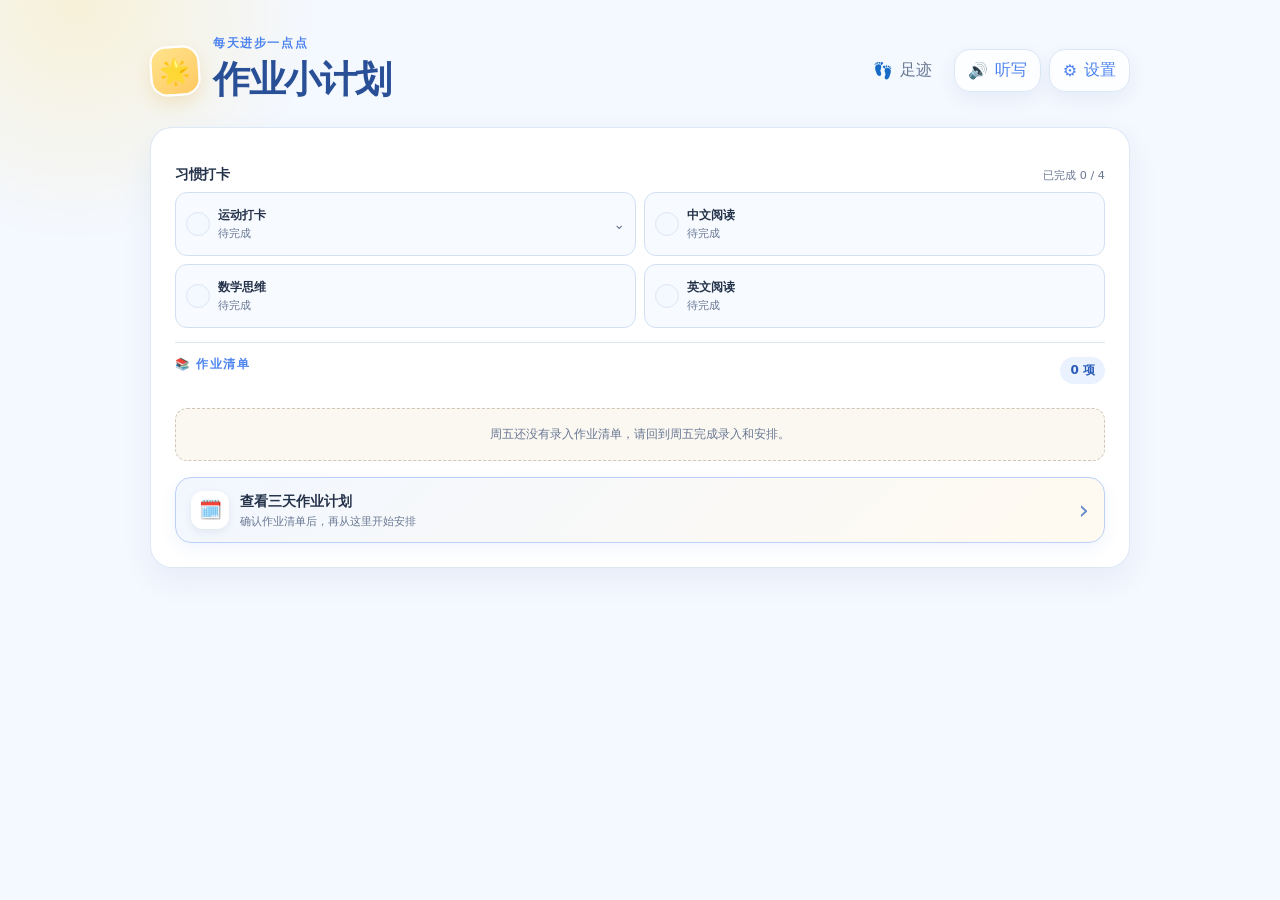
==== web/index.html @ d540c49f "feat: streamline settings and unify homework entry and focus layouts" ====
<!doctype html>
<html lang="zh-CN">
<head>
  <meta charset="utf-8">
  <meta name="viewport" content="width=device-width, initial-scale=1">
  <meta name="theme-color" content="#f4f8ff">
  <title>作业小计划</title>
  <link rel="stylesheet" href="styles.css">
</head>
<body>
  <main class="app-shell" id="mainPage">
    <header class="topbar">
      <div class="brand">
        <span class="brand-mascot" aria-hidden="true">🌟</span>
        <div>
          <p class="eyebrow">每天进步一点点</p>
          <h1>作业小计划</h1>
        </div>
      </div>
      <div class="topbar-actions">
        <button class="icon-button quiet-top-entry" id="openHistoryButton" type="button" aria-label="成长足迹">
          <span aria-hidden="true">👣</span>
          <span>足迹</span>
        </button>
        <button class="icon-button dictation-top-entry" id="openDictationButton" type="button" aria-label="听写练习">
          <span aria-hidden="true">🔊</span>
          <span>听写</span>
        </button>
        <button class="icon-button" id="settingsButton" type="button" aria-label="设置" aria-controls="settingsPage">
          <span aria-hidden="true">⚙</span>
          <span>设置</span>
        </button>
      </div>
    </header>

    <button class="historical-date-notice" id="historicalDateNotice" type="button" hidden>
      <span>正在查看</span>
      <strong id="historicalDateLabel"></strong>
      <small>回到今天</small>
    </button>

    <section class="card record-card">
      <div class="section-heading" hidden>
        <div>
          <p class="section-kicker">🚀 今日小目标</p>
          <h2 id="recordHeading">今天进行到哪里了？</h2>
        </div>
      </div>

      <div class="prep-grid single">
        <button class="prep-check" id="ledgerButton" type="button" aria-pressed="false">
          <span class="check-mark" aria-hidden="true">✓</span>
          <span>
            <strong id="ledgerTitle">核对钉钉，补全成长记录册</strong>
            <small id="ledgerStatus">把钉钉里新增的作业补充进去</small>
          </span>
        </button>
      </div>

      <section class="daily-checkins" aria-labelledby="dailyCheckinsTitle">
        <div class="daily-checkins-heading">
          <h2 id="dailyCheckinsTitle">习惯打卡</h2>
          <small id="dailyCheckinsSummary">已完成 0 / 4</small>
        </div>
        <div class="daily-checkins-grid">
          <button class="daily-required-card" id="sportCard" type="button" aria-expanded="false" aria-controls="sportOptions">
            <span class="check-mark" aria-hidden="true">✓</span>
            <span class="daily-required-copy"><strong>运动打卡</strong><small id="sportStatus">待完成</small></span>
            <span class="sport-options-arrow" aria-hidden="true">⌄</span>
          </button>
          <button class="daily-required-card" id="readingButton" type="button" aria-pressed="false">
            <span class="check-mark" aria-hidden="true">✓</span>
            <span class="daily-required-copy"><strong>中文阅读</strong><small id="readingStatus">待完成</small></span>
          </button>
          <button class="daily-required-card" id="mathThinkingButton" type="button" aria-pressed="false">
            <span class="check-mark" aria-hidden="true">✓</span>
            <span class="daily-required-copy"><strong>数学思维</strong><small id="mathThinkingStatus">待完成</small></span>
          </button>
          <button class="daily-required-card" id="englishReadingButton" type="button" aria-pressed="false">
            <span class="check-mark" aria-hidden="true">✓</span>
            <span class="daily-required-copy"><strong>英文阅读</strong><small id="englishReadingStatus">待完成</small></span>
          </button>
        </div>
        <div class="sport-options" id="sportOptions" role="group" aria-label="选择已完成的运动" hidden>
          <small>选择已完成的运动</small>
          <button type="button" data-sport="跳绳" aria-pressed="false">跳绳</button>
          <button type="button" data-sport="踢毽子" aria-pressed="false">踢毽子</button>
          <button type="button" data-sport="坐位体前屈" aria-pressed="false">坐位体前屈</button>
          <button type="button" data-sport="50米" aria-pressed="false">50米</button>
          <button type="button" data-sport="仰卧起坐" aria-pressed="false">仰卧起坐</button>
        </div>
      </section>

      <button class="card settings-page-entry holiday-home-entry" id="holidayPlanEntry" type="button" hidden></button>
      <details class="holiday-overdue" id="holidayOverdue" hidden><summary id="holidayOverdueSummary">之前未完成</summary><div id="holidayOverdueList"></div></details>
      <div class="task-panel" id="taskPanel" hidden>
        <div class="task-panel-heading" id="taskPanelHeading">
          <div>
            <p class="section-kicker">📚 作业清单</p>
            <h3 id="taskPanelTitle">我选一项，轻松开始！</h3>
            <p id="taskPanelHelp">我一次专心做一项，每完成一项都在前进！</p>
          </div>
          <strong id="taskSummary">0 项</strong>
        </div>

        <button class="task-entry-launcher" id="taskEntryLauncher" type="button" hidden>
          <span class="task-entry-launcher-icon" aria-hidden="true">✍️</span>
          <span class="task-entry-launcher-copy">
            <strong>录入作业</strong>
            <small id="taskEntryLauncherStatus">选择科目，输入作业</small>
          </span>
          <span class="task-entry-launcher-arrow" aria-hidden="true">›</span>
        </button>

        <div class="active-task-banner" id="activeTaskBanner" hidden>
          <span>✨ 正在专心完成</span>
          <strong id="activeTaskTitle"></strong>
          <small id="activeTaskTime"></small>
        </div>

        <div class="task-list" id="taskList"></div>
        <div class="empty-task-list" id="emptyTaskList">还没有作业，点击“录入作业”开始。</div>
        <div class="task-list-footer" id="taskListFooter">
          <span id="taskConfirmHint">录入后先核对，避免漏掉作业。</span>
          <div class="task-footer-actions">
            <button class="primary-button compact-button" id="taskOrderButton" type="button" hidden>选择作业顺序</button>
            <button class="secondary-button" id="confirmTaskListButton" type="button" hidden>修改计划</button>
          </div>
        </div>

        <div class="day-result" id="dayResult" hidden>
          <div>
            <span>完成结算</span>
            <strong id="resultLabel">8:30 及以前</strong>
          </div>
          <b id="resultAmount">+ ¥1.50</b>
        </div>
      </div>

      <button class="weekend-plan-entry" id="weekendPlanEntry" type="button" hidden>
        <span class="weekend-plan-entry-icon" aria-hidden="true">🗓️</span>
        <span class="weekend-plan-entry-copy">
          <strong id="weekendPlanEntryTitle">查看三天作业计划</strong>
          <small id="weekendPlanEntryStatus">给作业选择周五、周六或周日</small>
        </span>
        <span class="weekend-plan-entry-arrow" aria-hidden="true">›</span>
      </button>

      <div class="record-actions daily-extras" hidden>
        <button class="text-button danger" id="resetDayButton" type="button">清除当天记录</button>
      </div>
    </section>

  </main>

  <section class="app-shell history-page" id="historyPage" aria-labelledby="historyPageTitle" hidden>
    <header class="history-page-header">
      <button class="history-back-button" id="closeHistoryButton" type="button" aria-label="返回今日任务">‹</button>
      <div>
        <p class="eyebrow">🌈 每一步都算数</p>
        <h1 id="historyPageTitle">成长足迹</h1>
        <p class="hero-cheer">回头看看，我已经完成了很多关。</p>
      </div>
      <button class="secondary-button history-manage-button" id="historyManageButton" type="button" aria-pressed="false">管理记录</button>
    </header>
    <section class="summary-card" aria-labelledby="balanceLabel">
      <div class="summary-main">
        <p id="balanceLabel">我的成长能量 ⭐</p>
        <p class="balance" id="balance">¥ 0.00</p>
        <p class="period" id="periodLabel">全部成长记录</p>
      </div>
      <div class="summary-stats">
        <div>
          <strong id="recordDays">0</strong>
          <span>认真完成</span>
        </div>
        <div>
          <strong id="rewardDays">0</strong>
          <span>收获奖励</span>
        </div>
        <div>
          <strong id="deductionTotal">¥0.00</strong>
          <span>扣减合计</span>
        </div>
      </div>
    </section>
    <section class="card weekly-review-card" aria-labelledby="weeklyReviewTitle">
      <div class="section-heading compact">
        <div>
          <p class="section-kicker">本周计划复盘</p>
          <h2 id="weeklyReviewTitle">看看时间估得准不准</h2>
        </div>
        <strong id="weeklyReviewRange"></strong>
      </div>
      <div class="weekly-review-grid">
        <div><span>按计划完成</span><strong id="weeklyPlanDays">0 天</strong></div>
        <div><span>预计用时</span><strong id="weeklyEstimatedTime">0 分钟</strong></div>
        <div><span>实际用时</span><strong id="weeklyActualTime">0 分钟</strong></div>
      </div>
      <p id="weeklyReviewInsight">完成几项作业后，我就能更了解自己的时间。</p>
    </section>
    <section class="card history-card">
      <div class="section-heading compact">
        <div>
          <p class="section-kicker">最近记录</p>
          <h2>看看最近的进步</h2>
        </div>
      </div>
      <div id="historyList" class="history-list"></div>
      <div id="emptyState" class="empty-state">
        <span aria-hidden="true">✓</span>
        <p>新的成长旅程要开始啦</p>
        <small>完成第一份作业清单后，这里会留下我的进步。</small>
      </div>
    </section>
  </section>

  <section class="app-shell dictation-page" id="dictationPage" aria-labelledby="dictationPageTitle" hidden>
    <header class="history-page-header">
      <button class="history-back-button" id="closeDictationButton" type="button" aria-label="返回今日任务">‹</button>
      <div>
        <p class="eyebrow">🔊 四上语文词语表</p>
        <h1 id="dictationPageTitle">听写练习</h1>
        <p class="hero-cheer">我选好课程，放下手机，认真听写。</p>
      </div>
    </header>

    <section class="card dictation-card">
      <div class="dictation-lesson-row">
        <label for="dictationLessonSelect">
          <span>选择课程</span>
          <select id="dictationLessonSelect"></select>
        </label>
        <strong id="dictationLessonCount">0 个词语</strong>
      </div>
      <div class="dictation-lesson-navigation" aria-label="切换听写课程">
        <button class="secondary-button" id="previousDictationLessonButton" type="button">← 上一课</button>
        <button class="secondary-button" id="nextDictationLessonButton" type="button">下一课 →</button>
      </div>

      <div class="dictation-word-bank" id="dictationWordBank">
        <div class="dictation-section-heading">
          <div>
            <p class="section-kicker">本课词语</p>
            <h2 id="dictationLessonTitle">第1课</h2>
          </div>
          <small>请先为本课每个词清楚地录制一遍；内置词语不可删除</small>
        </div>
        <div class="dictation-words" id="dictationWords"></div>
        <div class="dictation-add-row">
          <input id="dictationWordInput" type="text" maxlength="200" placeholder="添加词语，多个词语可用空格或顿号分开">
          <button class="secondary-button" id="addDictationWordsButton" type="button">添加词语</button>
        </div>
      </div>

      <div class="dictation-hidden-words" id="dictationHiddenWords" hidden>
        <span aria-hidden="true">🙈</span>
        <strong>词语已经藏起来了</strong>
        <small>我专心听，不偷看，写完再核对。</small>
      </div>

      <div class="dictation-practice">
        <div class="dictation-practice-copy">
          <p class="section-kicker">听写进度</p>
          <h2 id="dictationStatus">准备好后开始听写</h2>
          <p id="dictationTimingHint">每条人工录音连续播放两遍；两遍间隔1秒，四字词后停3秒，其余词语停2秒。</p>
        </div>
        <div class="dictation-progress-row">
          <div class="dictation-progress-track" role="progressbar" aria-valuemin="0" aria-valuemax="100" aria-valuenow="0" id="dictationProgress">
            <i id="dictationProgressFill"></i>
          </div>
          <strong id="dictationProgressText">0 / 0</strong>
        </div>
        <div class="dictation-actions">
          <button class="primary-button" id="startDictationButton" type="button">开始听写</button>
          <button class="secondary-button danger-action" id="stopDictationButton" type="button" hidden>停止听写</button>
        </div>
      </div>
    </section>
  </section>

  <section class="app-shell settings-page" id="settingsPage" aria-labelledby="settingsPageTitle" hidden>
    <header class="history-page-header">
      <button class="history-back-button" id="closeSettingsButton" type="button" aria-label="返回今日任务">‹</button>
      <div>
        <h1 id="settingsPageTitle">设置</h1>
      </div>
    </header>

    <div class="settings-date-shortcut">
      <label for="recordDate">查看日期</label>
      <input id="recordDate" type="date" aria-label="记录日期">
      <button class="text-button bordered settings-today-button" id="todayButton" type="button">今天</button>
    </div>

    <button class="card settings-page-entry" id="openKeywordSettingsButton" type="button">
      <span>作业关键词</span><span class="settings-entry-arrow" aria-hidden="true">›</span>
    </button>
    <button class="card settings-page-entry" id="openHolidaySettingsButton" type="button"><span>假期设置</span><span class="settings-entry-arrow" aria-hidden="true">›</span></button>
    <button class="card settings-page-entry" id="openAlarmSettingsButton" type="button" aria-controls="alarmSettingsPage"><span>休息结束提醒</span><span class="settings-entry-arrow" aria-hidden="true">›</span></button>
    <button class="card settings-page-entry" id="openBackupSettingsButton" type="button" aria-controls="backupSettingsPage"><span>数据备份</span><span class="settings-entry-arrow" aria-hidden="true">›</span></button>
  </section>

  <section class="app-shell settings-page" id="alarmSettingsPage" aria-labelledby="alarmSettingsPageTitle" hidden>
    <header class="history-page-header">
      <button class="history-back-button" id="closeAlarmSettingsButton" type="button" aria-label="返回设置">‹</button>
      <h1 id="alarmSettingsPageTitle">休息结束提醒</h1>
    </header>
    <section class="card settings-card alarm-settings-card" aria-label="提示音设置">
      <div class="alarm-record-actions">
        <button class="primary-button" id="recordAlarmButton" type="button">🎙 开始录音</button>
        <button class="secondary-button" id="previewAlarmButton" type="button">🔊 试听</button>
        <button class="text-button danger" id="resetAlarmButton" type="button" hidden>恢复默认</button>
      </div>
      <small class="alarm-record-hint" id="alarmRecordHint" hidden></small>
    </section>
  </section>

  <section class="app-shell settings-page" id="backupSettingsPage" aria-labelledby="backupSettingsPageTitle" hidden>
    <header class="history-page-header">
      <button class="history-back-button" id="closeBackupSettingsButton" type="button" aria-label="返回设置">‹</button>
      <h1 id="backupSettingsPageTitle">数据备份</h1>
    </header>
    <section class="card settings-card" aria-label="备份与恢复">
      <div class="backup-actions">
        <button class="secondary-button" id="exportDataButton" type="button">导出备份</button>
        <button class="secondary-button" id="importDataButton" type="button">恢复备份</button>
        <input id="importDataInput" type="file" accept="application/json,.json" hidden>
      </div>
      <p class="settings-description">备份包含作业、计划、打卡、听写词语和作业关键词；提示音录音仅保存在当前设备。</p>
    </section>
  </section>

  <section class="app-shell settings-page" id="keywordSettingsPage" aria-labelledby="keywordSettingsPageTitle" hidden>
    <header class="history-page-header">
      <button class="history-back-button" id="closeKeywordSettingsButton" type="button" aria-label="返回设置">‹</button>
      <h1 id="keywordSettingsPageTitle">作业关键词</h1>
    </header>
    <section class="card settings-card keyword-settings-card" aria-label="管理作业关键词">
      <div class="keyword-settings-subjects" id="keywordSettingsSubjects" role="tablist" aria-label="选择关键词科目">
        <button type="button" data-keyword-settings-subject="语文" role="tab" aria-selected="true">语文</button>
        <button type="button" data-keyword-settings-subject="数学" role="tab" aria-selected="false">数学</button>
        <button type="button" data-keyword-settings-subject="英语" role="tab" aria-selected="false">英语</button>
        <button type="button" data-keyword-settings-subject="科学" role="tab" aria-selected="false">科学</button>
      </div>
      <div class="keyword-settings-list" id="keywordSettingsList"></div>
      <div class="keyword-settings-add">
        <input id="keywordSettingsInput" type="text" maxlength="12" placeholder="添加一个关键词" aria-label="添加作业关键词">
        <button class="primary-button compact-button" id="addKeywordButton" type="button">添加</button>
      </div>
      <p class="settings-description">隐藏后不会出现在录入页；删除内置词后，也可以随时重新添加。</p>
    </section>
  </section>

  <section class="app-shell settings-page" id="holidaySettingsPage" aria-labelledby="holidaySettingsTitle" hidden>
    <header class="history-page-header"><button class="history-back-button" id="holidaySettingsBack" type="button" aria-label="返回设置">‹</button><h1 id="holidaySettingsTitle">假期设置</h1></header>
    <div id="holidaySettingsList"></div>
    <form class="card settings-card holiday-config-form" id="holidayConfigForm">
      <h2 id="holidayConfigTitle">添加假期</h2>
      <label>假期名称<input id="holidayName" maxlength="30" required placeholder="例如：寒假"></label>
      <label>开始日期<input id="holidayStart" type="date" required></label>
      <label>结束日期<input id="holidayEnd" type="date" required></label>
      <label>安排日期<input id="holidayPlanDate" type="date" required></label>
      <small>安排日期默认为前一天；已有作业后保留假期日期，具体任务仍可改期。</small>
      <div class="holiday-actions"><button class="primary-button compact-button" type="submit">保存</button><button class="text-button" id="holidayConfigCancel" type="button" hidden>取消修改</button></div>
    </form>
  </section>
  <section class="task-entry-page" id="holidayPlanPage" aria-labelledby="holidayPlanTitle" hidden>
    <div class="task-entry-layout">
      <header class="holiday-plan-header"><button class="history-back-button" id="holidayPlanBack" type="button" aria-label="返回">‹</button><h1 id="holidayPlanTitle">假期计划</h1><button class="primary-button compact-button" id="holidayConfirm" type="button">确定</button></header>
      <div class="holiday-day-toolbar"><label>查看日期<input id="holidayViewDate" type="date"></label><span id="holidayDaySummary"></span><button class="text-button bordered" id="holidaySort" type="button">调整当天顺序</button><button class="text-button" id="holidaySortReset" type="button" hidden>清空重选</button></div>
      <div class="holiday-short-days" id="holidayShortDays" hidden></div>
      <div class="holiday-ledger-hint" id="holidayLedgerHint" hidden><span id="holidayLedgerText"></span><button class="text-button bordered" id="holidayCheckLedger" type="button">去核对</button></div>
      <div class="holiday-task-list" id="holidayTaskList"></div>
      <form class="task-entry-composer holiday-composer" id="holidayTaskForm">
        <div class="holiday-entry-options"><label>作业类型<select id="holidayRepeat"><option value="once">只做一次</option><option value="daily">每天都做</option></select></label><details id="holidayRepeatDates" hidden><summary>选择重复日期</summary><div id="holidayRepeatDateList"></div></details></div>
        <div class="task-keyword-suggestions" id="holidayKeywordSuggestions" aria-label="作业关键词" hidden></div>
        <div class="task-entry-input-row holiday-input-row">
          <div class="subject-picker" id="holidaySubjectPicker">
            <button class="subject-picker-button" id="holidaySubject" type="button" value="语文" data-subject="语文" aria-label="选择作业科目" aria-haspopup="true" aria-expanded="false" aria-controls="holidaySubjectOptions"><span id="holidaySubjectLabel">语文</span><span class="subject-picker-arrow" aria-hidden="true">▾</span></button>
            <div class="subject-tabs" id="holidaySubjectOptions" role="radiogroup" aria-label="选择作业科目" hidden>
              <button type="button" data-subject="语文" role="radio" aria-checked="true">语文</button>
              <button type="button" data-subject="数学" role="radio" aria-checked="false">数学</button>
              <button type="button" data-subject="英语" role="radio" aria-checked="false">英语</button>
              <button type="button" data-subject="科学" role="radio" aria-checked="false">科学</button>
            </div>
          </div>
          <textarea class="task-draft-input" id="holidayTaskTitle" rows="1" maxlength="120" placeholder="请输入一项作业…" aria-label="作业内容" required></textarea>
          <select class="task-entry-estimate" id="holidayTaskMinutes" aria-label="这项作业预计用时" title="预计用时"></select>
          <button class="add-task-icon-button" type="submit" aria-label="添加假期作业">＋</button>
        </div>
      </form>
    </div>
  </section>
  <div class="task-edit-modal" id="holidayTaskEdit" role="dialog" aria-modal="true" aria-labelledby="holidayEditTitle" hidden>
    <form class="task-edit-dialog settings-card" id="holidayTaskEditForm"><h2 id="holidayEditTitle">修改作业</h2><input id="holidayEditContent" maxlength="120" aria-label="作业内容" required><label>预计用时<select id="holidayEditMinutes"></select></label><label id="holidayEditSeriesLabel"><input id="holidayEditSeries" type="checkbox" checked>同时修改之后未开始的同类作业</label><div class="holiday-actions"><button class="primary-button compact-button" type="submit">保存</button><button class="text-button" id="holidayEditCancel" type="button">取消</button></div></form>
  </div>
  <section class="task-entry-page" id="taskEntryPage" aria-label="录入作业" hidden>
    <div class="task-entry-layout" id="taskEntryLayout">
      <div class="task-entry-actionbar">
        <button class="task-entry-close" id="taskEntryCloseButton" type="button" aria-label="返回今日任务">‹</button>
        <button class="text-button" id="taskEntryOrderButton" type="button">调整顺序</button>
        <button class="primary-button compact-button task-entry-confirm" id="taskEntryConfirmButton" type="button" disabled>确定</button>
      </div>
      <div class="task-entry" id="taskEntry">
        <div class="task-plan-days" id="taskEntryDays" aria-label="查看日期" hidden></div>
        <div class="task-entry-empty" id="taskEntryEmpty" hidden>
          <img src="assets/homework-entry-empty.png" alt="小朋友坐在书桌前写作业">
          <strong>开始录入作业吧</strong>
        </div>
        <section class="task-entry-pending" id="taskEntryPendingSection" aria-label="作业清单" hidden>
          <div class="task-entry-pending-list" id="taskEntryPendingList"></div>
        </section>
        <div class="task-entry-feedback-row">
          <button class="task-entry-undo" id="taskEntryUndoDeleteButton" type="button" hidden>↶ 撤销刚才删除</button>
        </div>
        <section class="task-order-panel" id="taskOrderModal" aria-label="调整作业顺序" hidden>
          <h2 id="taskOrderTitle" tabindex="-1" aria-live="polite">第 1 项，我选……</h2>
          <div class="order-day-tabs" id="taskOrderDays" aria-label="选择日期"></div>
          <div class="order-choice-list" id="taskOrderChoices"></div>
          <div class="order-secondary-actions">
            <button class="text-button" id="taskOrderCloseButton" type="button">返回录入</button>
            <button class="text-button bordered" id="taskOrderUndoButton" type="button">撤销上一步</button>
            <button class="text-button" id="taskOrderResetButton" type="button">清空重选</button>
          </div>
          <button class="text-button bordered" id="taskOrderConfirmButton" type="button" hidden>选择下一天</button>
        </section>
        <div class="task-entry-composer" id="taskEntryComposer">
          <div class="task-keyword-suggestions" id="taskKeywordSuggestions" aria-label="当前科目的快捷关键词" hidden></div>
          <div class="task-entry-input-row">
            <div class="subject-picker" id="subjectPicker">
              <button class="subject-picker-button" id="subjectPickerButton" type="button" data-subject="语文" aria-haspopup="true" aria-expanded="false"><span id="subjectPickerLabel">语文</span><span class="subject-picker-arrow" aria-hidden="true">▾</span></button>
              <div class="subject-tabs" id="subjectTabs" role="radiogroup" aria-label="选择作业科目" hidden>
                <button type="button" data-subject="语文" role="radio" aria-checked="true">语文</button>
                <button type="button" data-subject="数学" role="radio" aria-checked="false">数学</button>
                <button type="button" data-subject="英语" role="radio" aria-checked="false">英语</button>
                <button type="button" data-subject="科学" role="radio" aria-checked="false">科学</button>
              </div>
            </div>
            <textarea class="task-draft-input" id="taskDraft" rows="1" maxlength="500" aria-label="作业内容" aria-describedby="taskDraftError" aria-invalid="false" placeholder="请输入一项作业…"></textarea>
            <select class="task-entry-estimate" id="taskEntryEstimate" aria-label="这项作业预计用时" title="预计用时"></select>
            <button class="add-task-icon-button" id="addTasksButton" type="button" aria-label="加入语文作业" title="加入语文作业">＋</button>
          </div>
          <small class="task-draft-error" id="taskDraftError" role="alert" hidden>请先输入作业内容</small>
        </div>
      </div>
    </div>
  </section>

  <div class="weekend-plan-modal" id="weekendPlanModal" role="dialog" aria-modal="true" aria-labelledby="weekendPlannerTitle" hidden>
    <div class="weekend-plan-dialog">
      <button class="focus-close" id="weekendPlanCloseButton" type="button" aria-label="关闭三天作业安排">×</button>
      <div class="weekend-task-planner" id="weekendTaskPlanner" hidden>
        <div class="task-panel-heading">
          <div>
            <p class="section-kicker" id="weekendPlannerKicker">周五安排</p>
            <h3 id="weekendPlannerTitle">给每项作业安排完成日期</h3>
            <p id="weekendPlannerHelp">默认安排在周六；挑一部分放到今天完成，其余再分到周末。</p>
          </div>
          <strong id="weekendPlanSummary">尚未保存</strong>
        </div>
        <div class="weekend-task-plan-list" id="weekendTaskPlanList"></div>
        <div class="task-list-footer">
          <span id="weekendPlanHint">确认作业清单后再安排。</span>
          <button class="primary-button compact-button" id="saveWeekendTaskPlanButton" type="button">保存周末安排</button>
        </div>
        <div class="day-result" id="weekendResult" hidden>
          <div><span>周末结算</span><strong id="weekendResultLabel"></strong></div>
          <b id="weekendResultAmount"></b>
        </div>
        <button class="text-button danger" id="weekendPenaltyButton" type="button" hidden>周日结束仍未完成</button>
      </div>
    </div>
  </div>

  <div class="task-edit-modal" id="taskEditModal" role="dialog" aria-modal="true" aria-labelledby="taskEditTitle" hidden>
    <div class="task-edit-dialog">
      <button class="focus-close" id="taskEditCloseButton" type="button" aria-label="关闭作业修改">×</button>
      <p class="section-kicker">修改作业</p>
      <h2 id="taskEditTitle">修改当前作业</h2>
      <label class="task-edit-field">
        <span>作业内容</span>
        <textarea id="taskEditInput" rows="2" maxlength="120"></textarea>
      </label>
      <label class="task-edit-field">
        <span>预计用时</span>
        <select id="taskEditEstimate">
          <option value="5">5 分钟</option>
          <option value="10">10 分钟</option>
          <option value="15">15 分钟</option>
          <option value="20">20 分钟</option>
          <option value="30">30 分钟</option>
          <option value="35">35 分钟</option>
          <option value="40">40 分钟</option>
          <option value="45">45 分钟</option>
          <option value="50">50 分钟</option>
          <option value="60">60 分钟</option>
        </select>
      </label>
      <div class="task-edit-actions">
        <button class="secondary-button" id="taskEditCancelButton" type="button">取消</button>
        <button class="primary-button" id="taskEditSaveButton" type="button">保存修改</button>
      </div>
    </div>
  </div>

  <div class="focus-modal" id="focusModal" role="dialog" aria-modal="true" aria-labelledby="focusModalTitle" hidden>
    <div class="focus-dialog">
      <div class="focus-header">
        <p class="section-kicker">专注计时中</p>
        <div class="focus-overall-progress" role="group" aria-label="今日作业整体进度">
          <div class="focus-overall-counts">
            <span>已完成 <b id="focusOverallDone">0</b> 项</span>
            <span>剩余 <b id="focusOverallRemaining">0</b> 项</span>
          </div>
          <div>预计还需 <strong id="focusOverallTime">0 分钟</strong></div>
        </div>
      </div>
      <span class="focus-subject" id="focusModalSubject">语文</span>
      <h2 id="focusModalTitle" tabindex="-1">当前作业</h2>
      <div class="focus-clock" id="focusModalElapsed">00 : 00</div>
      <div class="focus-estimate-card">
        <span>预计用时 <strong id="focusModalEstimate">15 分钟</strong></span>
        <b id="focusModalComparison">距估时约 15 分钟</b>
      </div>
      <div class="focus-start-row"><span>开始时间</span><strong id="focusModalStartedAt">--:--</strong></div>
      <div class="focus-dialog-actions">
        <button class="secondary-button" id="focusPauseButton" type="button">休息一下</button>
        <button class="primary-button" id="focusCompleteButton" type="button">完成这项</button>
      </div>
      <button class="focus-skip-button" id="focusSkipButton" type="button">跳过，开始下一项</button>
    </div>
  </div>

  <div class="focus-modal" id="startPlanModal" role="dialog" aria-modal="true" aria-labelledby="startPlanTitle" hidden>
    <div class="focus-dialog start-plan-dialog">
      <button class="focus-close" id="startPlanCloseButton" type="button" aria-label="关闭开始安排">×</button>
      <h2 id="startPlanTitle">我准备什么时候开始？</h2>
      <div class="start-plan-task">
        <span id="startPlanTaskLabel">第一项作业</span>
        <strong id="startPlanTask"></strong>
      </div>
      <div id="startPlanOptions">
        <div class="start-plan-shortcuts" role="group" aria-label="快捷选择开始时间">
          <button id="startPlanFiveMinutesButton" type="button" aria-pressed="false">5分钟后</button>
          <button id="startPlanTenMinutesButton" type="button" aria-pressed="false">10分钟后</button>
        </div>
        <div class="start-plan-time-row">
          <label for="startPlanTime">开始时间</label>
          <input id="startPlanTime" type="time">
          <button id="saveStartPlanButton" type="button">确定</button>
        </div>
      </div>
      <div class="start-plan-countdown" id="startPlanCountdownPanel" hidden>
        <span class="start-plan-clock-label">距离开始还有</span>
        <div class="start-plan-clock" id="startPlanCountdown">05 : 00</div>
        <p id="startPlanScheduledTime"></p>
        <div class="start-plan-actions">
          <button class="secondary-button" id="adjustStartPlanButton" type="button">重新选时间</button>
          <button class="primary-button" id="startPlannedTaskButton" type="button">我准备好了，开始第一项</button>
        </div>
      </div>
      <button class="focus-skip-button" id="skipPausedTaskButton" type="button" hidden>跳过，开始下一项</button>
    </div>
  </div>

  <div class="focus-modal" id="breakChoiceModal" role="dialog" aria-modal="true" aria-labelledby="breakChoiceTitle" hidden>
    <div class="focus-dialog break-choice-dialog">
      <button class="focus-close" id="breakChoiceCloseButton" type="button" aria-label="关闭休息安排">×</button>
      <h2 id="breakChoiceTitle">休息多久？</h2>
      <div class="break-choice-task"><span>回来后做</span><strong id="breakChoiceNextTask"></strong></div>
      <div class="break-quick-actions">
        <button class="secondary-button" type="button" data-break-kind="break" data-break-minutes="5">5分钟</button>
        <button class="secondary-button" type="button" data-break-kind="break" data-break-minutes="10">10分钟</button>
        <button class="secondary-button" type="button" data-break-kind="break" data-break-minutes="15">15分钟</button>
      </div>
      <div class="break-return-row">
        <label for="breakReturnTime">回来时间</label>
        <input id="breakReturnTime" type="time">
        <button class="secondary-button" id="startTimedBreakButton" type="button" aria-label="确定回来时间，开始休息倒计时">确定</button>
      </div>
      <button class="text-button break-start-now" id="startNextTaskNowButton" type="button">不休息，开始下一项</button>
    </div>
  </div>

  <div class="focus-modal" id="breakTimerModal" role="dialog" aria-modal="true" aria-labelledby="breakTimerTitle" hidden>
    <div class="focus-dialog break-timer-dialog">
      <p class="section-kicker">我的休息计划</p>
      <h2 id="breakTimerTitle">休息一下，等我按时回来</h2>
      <span class="focus-clock-label">距离回来还有</span>
      <div class="focus-clock break-clock" id="breakCountdown">05 : 00</div>
      <p class="break-planned-return" id="breakPlannedReturn">我计划 19:10 回来</p>
      <div class="break-next-task scheduled-task" id="breakTimerTaskCard" data-subject="语文"><span>回来后做</span><strong id="breakTimerNextTask"></strong></div>
      <div class="focus-dialog-actions break-timer-actions">
        <button class="secondary-button" id="extendBreakButton" type="button">再休息 3 分钟</button>
        <button class="primary-button" id="startNextTaskButton" type="button">现在开始</button>
      </div>
      <button class="text-button break-cancel-button" id="cancelBreakButton" type="button">取消这次提醒</button>
    </div>
  </div>

  <div class="toast" id="toast" role="status" aria-live="polite"></div>
  <script src="holiday-plans.js"></script>
  <script src="holiday-ui.js"></script>
  <script src="app.js"></script>
</body>
</html>
---- web/styles.css ----
:root {
  color-scheme: light;
  --page: #f4f8ff;
  --surface: #ffffff;
  --ink: #24324a;
  --muted: #687792;
  --line: #dce7f5;
  --green: #4b82ef;
  --green-soft: #eaf2ff;
  --green-bright: #dceaff;
  --amber: #ee9b21;
  --amber-soft: #fff2cf;
  --red: #dd5868;
  --red-soft: #ffebee;
  --shadow: 0 12px 30px rgba(67, 108, 168, 0.08);
  font-family: "Microsoft YaHei UI", "PingFang SC", "Microsoft YaHei", system-ui, -apple-system, sans-serif;
}

* { box-sizing: border-box; }

body {
  margin: 0;
  min-width: 320px;
  min-height: 100vh;
  color: var(--ink);
  background: radial-gradient(circle at 6% 0%, rgba(255, 224, 125, .3), transparent 15rem), var(--page);
}

button, input { font: inherit; }
button { -webkit-tap-highlight-color: transparent; }
.daily-extras[hidden], .section-heading[hidden] { display: none; }

.app-shell {
  width: min(980px, calc(100% - 32px));
  margin: 0 auto;
  padding: 36px 0 28px;
}

.topbar,
.section-heading,
.settings-row,
.record-actions {
  display: flex;
  align-items: center;
}

.topbar { justify-content: space-between; margin-bottom: 22px; }
.topbar-actions { display: flex; gap: 8px; align-items: center; }
.brand { display: flex; min-width: 0; gap: 13px; align-items: center; }
.brand-mascot { display: grid; width: 50px; height: 50px; flex: 0 0 auto; border: 2px solid #fff; border-radius: 17px; place-items: center; background: linear-gradient(145deg, #ffe48c, #ffc861); box-shadow: 0 8px 18px rgba(224,159,46,.2); font-size: 1.55rem; transform: rotate(-4deg); }
.brand h1 { white-space: nowrap; }
.hero-cheer { margin: 5px 0 0; color: var(--muted); font-size: .78rem; }

.eyebrow,
.section-kicker {
  margin: 0 0 5px;
  color: #4b82ef;
  font-size: 0.72rem;
  font-weight: 800;
  letter-spacing: 0.14em;
}

h1, h2, h3, p { margin-top: 0; }
h1 { margin-bottom: 0; color: #294f96; font-size: clamp(1.75rem, 4vw, 2.3rem); letter-spacing: -0.04em; }
h2 { margin-bottom: 0; font-size: 1.22rem; letter-spacing: -0.02em; }
h3 { margin-bottom: 0; }

.icon-button,
.small-button,
.text-button {
  border: 0;
  color: var(--green);
  background: transparent;
  cursor: pointer;
}

.icon-button {
  display: flex;
  gap: 7px;
  align-items: center;
  padding: 10px 13px;
  border: 1px solid var(--line);
  border-radius: 16px;
  background: rgba(255,255,255,.82);
  box-shadow: 0 7px 18px rgba(70,108,163,.08);
}

.quiet-top-entry {
  border-color: transparent;
  color: var(--muted);
  background: transparent;
  box-shadow: none;
}
.quiet-top-entry:hover { border-color: var(--line); background: rgba(255,255,255,.72); }

.settings-row { gap: 9px; }
.settings-row label { color: var(--muted); font-size: 0.85rem; white-space: nowrap; }
.settings-date-block { display: grid; gap: 3px; }
.settings-date-mode { color: var(--muted); font-size: .69rem; }
.settings-date-mode strong { color: #456ba8; }
.settings-today-button { padding: 7px 9px; }
.settings-today-button:disabled { opacity: .45; cursor: default; }
.settings-date-shortcut { display: flex; min-height: 42px; margin-bottom: 14px; padding: 5px 7px 5px 12px; border: 1px solid var(--line); border-radius: 13px; align-items: center; gap: 8px; color: var(--muted); background: rgba(255,255,255,.7); font-size: .72rem; }
.settings-date-shortcut input { min-width: 0; margin-left: auto; padding: 6px 8px; }
.backup-actions { display: flex; gap: 7px; }
.backup-actions button { min-width: 0; padding: 8px 12px; }

input[type="date"] {
  border: 1px solid var(--line);
  border-radius: 11px;
  outline: none;
  color: var(--ink);
  background: #fff;
}

input[type="date"] { padding: 8px 10px; }
input:focus { border-color: #75a2f5; box-shadow: 0 0 0 3px rgba(75, 130, 239, .12); }

.small-button {
  padding: 9px 15px;
  border-radius: 13px;
  color: #fff;
  background: var(--green);
}

.summary-card {
  position: relative;
  display: grid;
  grid-template-columns: 1.15fr 1fr;
  overflow: hidden;
  min-height: 210px;
  margin-bottom: 18px;
  border: 2px solid rgba(255,255,255,.72);
  border-radius: 29px;
  color: #f9fff9;
  background: linear-gradient(135deg, #4b82ef 0%, #5c9af4 52%, #47b8aa 100%);
  box-shadow: 0 20px 45px rgba(72, 125, 218, .22);
}
.summary-card::before { position: absolute; top: -34px; right: 12%; width: 115px; height: 115px; border: 22px solid rgba(255,226,123,.22); border-radius: 50%; content: ""; }
.summary-card::after { position: absolute; right: -35px; bottom: -45px; width: 145px; height: 145px; border-radius: 50%; content: ""; background: rgba(255,255,255,.09); }
.summary-card > * { position: relative; z-index: 1; }

.summary-main {
  display: flex;
  flex-direction: column;
  justify-content: center;
  padding: 34px 38px;
  background: radial-gradient(circle at 15% 12%, rgba(255,255,255,.18), transparent 13rem);
}

.summary-main > p:first-child { margin-bottom: 4px; color: rgba(255,255,255,.76); font-size: .92rem; }
.balance { margin-bottom: 6px; font-size: clamp(2.5rem, 8vw, 4.2rem); font-weight: 800; letter-spacing: -0.05em; }
.period { margin-bottom: 0; color: rgba(255,255,255,.82); font-size: .8rem; }
.summary-stats {
  display: grid;
  grid-template-columns: repeat(3, 1fr);
  align-items: center;
  padding: 24px 26px 24px 6px;
  background: rgba(30,80,160,.08);
}

.summary-stats div {
  display: flex;
  min-height: 70px;
  flex-direction: column;
  justify-content: center;
  align-items: center;
  border-left: 1px solid rgba(255,255,255,.16);
  text-align: center;
}

.summary-stats strong { font-size: 1.35rem; }
.summary-stats span { margin-top: 6px; color: rgba(255,255,255,.82); font-size: .72rem; }

.historical-date-notice {
  display: flex;
  width: 100%;
  min-height: 40px;
  margin: 0 0 10px;
  padding: 8px 12px;
  border: 1px solid #f1cf81;
  border-radius: 13px;
  align-items: center;
  gap: 7px;
  color: #765721;
  background: #fff8e7;
  font: inherit;
  font-size: .74rem;
  text-align: left;
  cursor: pointer;
}
.historical-date-notice[hidden] { display: none; }
.historical-date-notice strong { flex: 1; font-size: .78rem; }
.historical-date-notice small { color: #4b82ef; font-weight: 800; }

.card {
  margin-bottom: 18px;
  padding: 24px;
  border: 1px solid rgba(220,231,245,.95);
  border-radius: 22px;
  background: rgba(255,255,255,.94);
  box-shadow: var(--shadow);
}

.weekend-card[hidden] { display: none; }
.weekend-range { margin: 5px 0 0; color: var(--muted); font-size: .78rem; }
.mode-badge { padding: 6px 10px; border-radius: 999px; color: var(--amber); background: var(--amber-soft); font-size: .7rem; font-weight: 750; white-space: nowrap; }
.weekend-checks { grid-template-columns: repeat(3, 1fr); }

.weekend-plan,
.weekend-progress {
  margin-top: 16px;
  padding: 19px;
  border: 1px solid var(--line);
  border-radius: 17px;
  background: #fff;
}
.weekend-plan-heading,
.weekend-progress-heading { display: flex; justify-content: space-between; align-items: flex-start; gap: 16px; }
.weekend-plan-heading h3,
.weekend-progress-heading h3 { font-size: 1rem; }
.weekend-plan-heading p { margin: 4px 0 0; color: var(--muted); font-size: .72rem; }
.weekend-plan-heading > strong { color: var(--green); font-size: .85rem; white-space: nowrap; }
.plan-fields { display: grid; grid-template-columns: repeat(4, 1fr); gap: 10px; margin: 15px 0 13px; }
.plan-fields label { color: var(--muted); font-size: .72rem; }
.plan-fields input { width: 100%; margin-top: 6px; padding: 9px 8px; }
.compact-button { min-width: 0; padding: 10px 16px; font-size: .84rem; }

.milestone-list { display: grid; grid-template-columns: repeat(3, 1fr); gap: 10px; margin: 17px 0; }
.milestone { display: flex; gap: 10px; align-items: center; padding: 13px; border: 1px solid var(--line); border-radius: 13px; background: var(--page); }
.milestone > span { display: grid; width: 28px; height: 28px; flex: 0 0 auto; border-radius: 50%; place-items: center; color: var(--muted); background: #fff; font-size: .76rem; font-weight: 800; }
.milestone > div { display: flex; min-width: 0; flex-direction: column; }
.milestone strong { font-size: .82rem; }
.milestone small { overflow: hidden; margin-top: 3px; color: var(--muted); font-size: .69rem; text-overflow: ellipsis; white-space: nowrap; }
.milestone.done { border-color: #9cbcf5; background: var(--green-soft); }
.milestone.done > span { color: #fff; background: var(--green); }
.milestone.failed { border-color: #dbafa9; background: var(--red-soft); }
.milestone.failed > span { color: #fff; background: var(--red); }

.section-heading { justify-content: space-between; gap: 16px; margin-bottom: 22px; }
.section-heading.compact { margin-bottom: 12px; }
.prep-grid {
  display: grid;
  grid-template-columns: repeat(2, 1fr);
  gap: 12px;
}
.prep-grid.single { grid-template-columns: 1fr; }
.daily-checkins { margin-top: 14px; }
.daily-checkins-heading { display: flex; align-items: center; justify-content: space-between; gap: 8px; margin-bottom: 8px; }
.daily-checkins-heading h2 { margin: 0; font-size: .85rem; }
.daily-checkins-heading small { color: var(--muted); font-size: .7rem; font-variant-numeric: tabular-nums; }
.daily-checkins-grid { display: grid; grid-template-columns: repeat(2, minmax(0, 1fr)); gap: 8px; }
.daily-required-card {
  display: flex;
  min-width: 0;
  min-height: 64px;
  padding: 10px;
  border: 1px solid #d4e0f2;
  border-radius: 12px;
  align-items: center;
  gap: 8px;
  color: var(--ink);
  background: #f7faff;
  text-align: left;
  cursor: pointer;
}
.daily-required-card:hover { border-color: #8daee0; }
.daily-required-card:focus-visible, .sport-options button:focus-visible { outline: 2px solid var(--green); outline-offset: 2px; }
.daily-required-copy { display: flex; min-width: 0; flex: 1; flex-direction: column; gap: 3px; }
.daily-required-copy strong { font-size: .78rem; overflow-wrap: anywhere; }
.daily-required-copy small { color: var(--muted); font-size: .68rem; }
.daily-required-card .check-mark { width: 24px; height: 24px; font-size: .75rem; }
.daily-required-card[aria-pressed="true"], .daily-required-card.completed { border-color: #b5d9c8; background: #eef8f2; }
.daily-required-card[aria-pressed="true"] .check-mark, .daily-required-card.completed .check-mark { color: #fff; background: #32715e; border-color: #32715e; }
.daily-required-card[aria-pressed="true"] small, .daily-required-card.completed small { color: #32715e; }
.sport-options-arrow { color: var(--muted); font-size: .85rem; }
#sportCard[aria-expanded="true"] .sport-options-arrow { transform: rotate(180deg); }

.prep-check {
  display: flex;
  gap: 12px;
  align-items: center;
  min-height: 76px;
  padding: 14px 16px;
  border: 1px solid var(--line);
  border-radius: 19px;
  color: var(--ink);
  background: #fff;
  text-align: left;
  cursor: pointer;
  transition: transform .16s ease, box-shadow .16s ease, border-color .16s ease;
}
.prep-check[hidden] { display: none; }

.prep-check:hover { transform: translateY(-1px); box-shadow: 0 8px 22px rgba(57, 49, 36, .08); }
.prep-check[aria-pressed="true"] { border-color: #9cbcf5; background: linear-gradient(135deg, #eef5ff, #f2fff9); }
.prep-check > span:nth-child(2) { display: flex; min-width: 0; flex: 1; flex-direction: column; }
.prep-check strong { font-size: .9rem; }
.prep-check small { overflow: hidden; margin-top: 4px; color: var(--muted); font-size: .72rem; text-overflow: ellipsis; white-space: nowrap; }
.check-mark { display: grid; width: 30px; height: 30px; flex: 0 0 auto; border: 1px solid var(--line); border-radius: 50%; place-items: center; color: transparent; background: var(--page); font-weight: 900; }
.prep-check[aria-pressed="true"] .check-mark { border-color: var(--green); color: #fff; background: var(--green); }
#ledgerButton[aria-pressed="true"] { min-height: 52px; padding: 9px 12px; border-radius: 14px; }
#ledgerButton[aria-pressed="true"] > span:nth-child(2) { flex-direction: row; align-items: baseline; gap: 8px; }
#ledgerButton[aria-pressed="true"] small { margin-top: 0; }
.sport-options { display: flex; gap: 7px; flex-wrap: wrap; margin-top: 8px; padding: 10px; border-radius: 12px; background: var(--page); }
.sport-options[hidden] { display: none; }
.sport-options > small { width: 100%; color: var(--muted); font-size: .68rem; }
.sport-options button { display: inline-flex; min-height: 44px; padding: 8px 12px; border: 1px solid var(--line); border-radius: 999px; align-items: center; justify-content: center; color: var(--muted); background: #fff; font-size: .73rem; cursor: pointer; }
.sport-options button[aria-pressed="true"] { border-color: var(--green); color: #fff; background: var(--green); font-weight: 750; }

.task-panel {
  margin-top: 14px;
  padding-top: 14px;
  border-top: 1px solid var(--line);
}
.task-panel[hidden] { display: none; }
.task-panel-heading,
.task-list-footer,
.task-main-row {
  display: flex;
  justify-content: space-between;
  gap: 14px;
  align-items: center;
}
.task-panel-heading { align-items: flex-start; }
.task-panel-heading[hidden] { display: none; }
.task-panel-heading h3 { font-size: 1.05rem; }
.task-panel-heading p:last-child { margin: 5px 0 0; color: var(--muted); font-size: .73rem; }
.task-panel-heading > strong { padding: 5px 10px; border-radius: 999px; color: #285ab7; background: var(--green-soft); font-size: .75rem; white-space: nowrap; }
.task-entry-launcher {
  display: flex;
  width: 100%;
  margin-top: 16px;
  padding: 13px 15px;
  border: 1px solid #bcd1f8;
  border-radius: 16px;
  align-items: center;
  gap: 11px;
  color: var(--ink);
  background: linear-gradient(135deg, #eef5ff, #f8fbff);
  box-shadow: 0 6px 16px rgba(75,130,239,.08);
  text-align: left;
  cursor: pointer;
}
.task-entry-launcher[hidden] { display: none; }
.task-entry-launcher:hover { border-color: #8fb2f3; transform: translateY(-1px); }
.task-entry-launcher-icon { display: grid; width: 38px; height: 38px; flex: 0 0 auto; border-radius: 12px; place-items: center; background: #fff; font-size: 1.15rem; box-shadow: 0 3px 9px rgba(42,71,125,.09); }
.task-entry-launcher-copy { min-width: 0; flex: 1; }
.task-entry-launcher-copy strong, .task-entry-launcher-copy small { display: block; }
.task-entry-launcher-copy strong { font-size: .88rem; }
.task-entry-launcher-copy small { margin-top: 3px; overflow: hidden; color: var(--muted); font-size: .69rem; text-overflow: ellipsis; white-space: nowrap; }
.task-entry-launcher-arrow { color: #6588c9; font-size: 1.65rem; line-height: 1; }
.task-entry { margin-top: 16px; padding: 14px; border: 1px dashed #bfd3f6; border-radius: 17px; background: #f7faff; }
.task-entry[hidden] { display: none; }
.task-entry-empty { display: grid; min-height: 0; flex: 1 1 auto; place-content: center; justify-items: center; gap: 8px; color: #4c6da6; text-align: center; }
.task-entry-empty[hidden] { display: none; }
.task-entry-empty img { display: block; width: clamp(112px, 24vw, 154px); height: auto; max-height: 44vh; object-fit: contain; }
.task-entry-empty strong { font-size: .88rem; letter-spacing: .02em; }
.task-entry-composer { width: 100%; flex: 0 0 auto; margin-top: auto; }
.task-entry-composer[hidden] { display: none; }
.task-entry-actionbar { display: flex; flex: 0 0 auto; align-items: center; gap: 8px; margin-bottom: 8px; }
.task-entry-close { flex: 0 0 40px; width: 40px; height: 40px; margin-right: auto; padding: 0; border: 0; border-radius: 50%; color: var(--muted); background: var(--page); font-size: 1.3rem; cursor: pointer; }
.task-entry-actionbar .text-button { min-height: 40px; padding: 6px 8px; font-size: .76rem; }
.task-entry-actionbar .task-entry-confirm { min-width: 64px; height: 40px; padding: 6px 14px; font-size: .8rem; }
.task-entry-confirm:disabled { opacity: .45; cursor: default; }
.task-plan-days { display: flex; flex: 0 0 auto; gap: 6px; margin-bottom: 10px; }
.task-plan-days[hidden], .task-order-panel[hidden] { display: none; }
.task-plan-days button { flex: 1; min-height: 36px; border: 1px solid var(--line); border-radius: 9px; background: white; color: var(--muted); font: inherit; font-size: .72rem; cursor: pointer; }
.task-plan-days button[aria-pressed="true"] { color: var(--green); border-color: var(--green); background: var(--green-soft); }
.task-order-panel { display: flex; flex: 1 1 0; min-height: 0; flex-direction: column; gap: 10px; }
.task-order-panel > h2 { flex: 0 0 auto; margin: 0; font-size: 1rem; }
.task-order-panel > h2[hidden] { display: none; }
.task-order-panel .order-secondary-actions { flex: 0 0 auto; gap: 6px; }
.task-order-panel .order-secondary-actions button { flex: 1; min-width: 0; padding: 6px 4px; font-size: .76rem; white-space: nowrap; }
.task-plan-row { --subject-color: #756f65; --subject-soft: #f2efe9; margin-bottom: 7px; gap: 7px; }
.task-plan-row[data-subject="语文"] { --subject-color: #c56b45; --subject-soft: #fbe9df; }
.task-plan-row[data-subject="数学"] { --subject-color: #4075ae; --subject-soft: #e7f0fa; }
.task-plan-row[data-subject="英语"] { --subject-color: #765ca7; --subject-soft: #eee9f8; }
.task-plan-row[data-subject="科学"] { --subject-color: #377e68; --subject-soft: #e4f3ed; }
.task-plan-copy { flex: 1; min-width: 0; padding: 8px 0; }
.task-plan-copy strong, .task-plan-copy small { display: block; }
.task-plan-copy small, .task-plan-actions small { color: var(--muted); font-size: .66rem; margin-top: 3px; }
.task-plan-copy input { width: 100%; }
.task-plan-actions { display: flex; flex-direction: column; flex: 0 0 auto; align-items: flex-end; gap: 4px; padding: 8px 8px 8px 0; }
.task-plan-schedule { display: flex; align-items: center; justify-content: flex-end; gap: 8px; white-space: nowrap; }
.task-plan-schedule > small { margin-top: 0; }
.task-plan-day { min-height: 30px; padding: 3px 5px; border: 1px solid var(--line); border-radius: 8px; background: #fff; color: var(--ink); font: inherit; font-size: .7rem; }
.task-entry.has-pending .task-entry-composer { margin-top: 14px; padding-top: 14px; border-top: 1px dashed #bfd3f6; }
.task-keyword-suggestions { --subject-color: #c56b45; --subject-soft: #fbe9df; display: flex; margin-bottom: 8px; padding-bottom: 2px; overflow-x: auto; gap: 6px; scrollbar-width: thin; }
.task-keyword-suggestions[hidden] { display: none; }
.task-keyword-suggestions[data-subject="数学"] { --subject-color: #4075ae; --subject-soft: #e7f0fa; }
.task-keyword-suggestions[data-subject="英语"] { --subject-color: #765ca7; --subject-soft: #eee9f8; }
.task-keyword-suggestions[data-subject="科学"] { --subject-color: #377e68; --subject-soft: #e4f3ed; }
.task-keyword-suggestions button { flex: 0 0 auto; min-height: 30px; padding: 4px 10px; border: 1px solid var(--subject-color); border-radius: 999px; color: var(--subject-color); background: var(--subject-soft); font: inherit; font-size: .68rem; font-weight: 760; cursor: pointer; }
.task-entry-input-row { display: flex; gap: 8px; align-items: flex-end; }
.task-entry-estimate { flex: 0 0 80px; width: 80px; min-width: 0; height: 48px; padding: 5px; border: 1px solid var(--line); border-radius: 10px; color: var(--muted); background: #fff; font: inherit; font-size: .72rem; cursor: pointer; }
.subject-picker { position: relative; flex: 0 0 76px; }
.subject-picker-button, .subject-tabs button { --subject-color: #756f65; --subject-soft: #f2efe9; min-width: 0; border: 1px solid var(--subject-color); border-radius: 10px; color: var(--subject-color); background: var(--subject-soft); font: inherit; font-size: .76rem; font-weight: 800; cursor: pointer; }
.subject-picker-button { display: flex; width: 100%; height: 48px; padding: 0 7px; align-items: center; justify-content: center; gap: 4px; color: #fff; background: var(--subject-color); }
.subject-picker-arrow { display: inline-flex; height: 1em; align-items: center; justify-content: center; font-size: .82em; line-height: 1; }
.subject-picker-button[data-subject="语文"], .subject-tabs button[data-subject="语文"] { --subject-color: #c56b45; --subject-soft: #fbe9df; }
.subject-picker-button[data-subject="数学"], .subject-tabs button[data-subject="数学"] { --subject-color: #4075ae; --subject-soft: #e7f0fa; }
.subject-picker-button[data-subject="英语"], .subject-tabs button[data-subject="英语"] { --subject-color: #765ca7; --subject-soft: #eee9f8; }
.subject-picker-button[data-subject="科学"], .subject-tabs button[data-subject="科学"] { --subject-color: #377e68; --subject-soft: #e4f3ed; }
.subject-tabs { position: absolute; bottom: calc(100% + 8px); left: 0; z-index: 4; display: grid; width: 160px; max-height: min(212px, 45vh); overflow-y: auto; overscroll-behavior: contain; padding: 8px; grid-template-columns: 1fr; gap: 6px; border: 1px solid #c9daf7; border-radius: 13px; background: #fff; box-shadow: 0 12px 28px rgba(55,83,132,.18); }
.subject-tabs[hidden] { display: none; }
.subject-tabs button { min-height: 40px; padding: 5px 12px; text-align: left; }
.subject-tabs button[aria-checked="true"] { color: #fff; background: var(--subject-color); box-shadow: 0 5px 14px rgba(75,130,239,.18); }
.task-draft-input {
  width: auto;
  height: 48px;
  min-height: 48px;
  max-height: 72px;
  min-width: 0;
  flex: 1 1 auto;
  padding: 9px 12px;
  resize: none;
  border: 1px solid var(--line);
  border-radius: 11px;
  outline: none;
  color: var(--ink);
  background: #fff;
  font: inherit;
  line-height: 1.4;
  overflow-y: auto;
}
.task-draft-input:focus { border-color: #75a2f5; box-shadow: 0 0 0 3px rgba(75,130,239,.12); }
.task-draft-input[aria-invalid="true"] { border-color: #df7e7e; box-shadow: 0 0 0 3px rgba(219,83,83,.1); }
.add-task-icon-button { display: grid; width: 112px; height: 48px; flex: 0 0 112px; padding: 0; border: 1px solid var(--green); border-radius: 12px; place-items: center; color: #fff; background: var(--green); font: inherit; font-size: 1.35rem; font-weight: 800; line-height: 1; cursor: pointer; }
.task-draft-error { display: block; margin-top: 5px; color: #b83f3f; font-size: .72rem; font-weight: 700; }
.task-draft-error[hidden] { display: none; }
.task-entry-feedback-row { display: flex; justify-content: flex-end; min-height: 0; }
.task-entry-undo { margin-top: 9px; padding: 7px 10px; border: 0; border-radius: 999px; color: #356bc7; background: #eaf2ff; font: inherit; font-size: .7rem; font-weight: 800; cursor: pointer; }
.task-entry-undo[hidden] { display: none; }
.task-entry-pending { min-height: 0; padding: 14px; overflow-y: auto; overscroll-behavior: contain; border: 1px solid #c9daf7; border-radius: 15px; background: #fff; }
.task-entry-pending[hidden] { display: none; }
.task-entry-pending-heading { display: flex; justify-content: space-between; gap: 12px; align-items: center; }
.task-entry-pending-heading > div { min-width: 0; }
.task-entry-pending-heading strong { font-size: .9rem; }
.task-entry-pending-heading b { flex: 0 0 auto; padding: 5px 9px; border-radius: 999px; color: var(--green); background: var(--green-soft); font-size: .72rem; }
.task-entry-pending-list { display: grid; gap: 11px; margin-top: 12px; }
.pending-subject-group { --subject-color: #756f65; --subject-soft: #f2efe9; }
.pending-subject-group[data-subject="语文"] { --subject-color: #c56b45; --subject-soft: #fbe9df; }
.pending-subject-group[data-subject="数学"] { --subject-color: #4075ae; --subject-soft: #e7f0fa; }
.pending-subject-group[data-subject="英语"] { --subject-color: #765ca7; --subject-soft: #eee9f8; }
.pending-subject-group[data-subject="科学"] { --subject-color: #377e68; --subject-soft: #e4f3ed; }
.pending-subject-heading { display: flex; justify-content: space-between; padding: 0 2px 4px; align-items: center; color: var(--subject-color); }
.pending-subject-heading strong { font-size: .75rem; }
.pending-subject-heading span { font-size: .68rem; font-weight: 750; }
.pending-subject-tasks { display: grid; gap: 6px; }
.pending-task-row { display: flex; min-height: 56px; padding: 0; border: 1px solid var(--line); border-radius: 10px; align-items: center; gap: 8px; background: var(--subject-soft); box-shadow: none; overflow: hidden; }
.pending-task-title { min-width: 0; flex: 1; color: var(--ink); font-size: .79rem; font-weight: 760; line-height: 1.4; overflow-wrap: anywhere; }
.pending-task-actions { display: flex; flex: 0 0 auto; gap: 4px; }
.pending-task-actions button { min-height: 30px; padding: 4px 8px; border: 1px solid transparent; border-radius: 999px; color: #4c6da6; background: rgba(255,255,255,.82); font: inherit; font-size: .66rem; font-weight: 760; cursor: pointer; }
.pending-task-actions button.danger-task-action { color: #b94c4c; }
.pending-task-edit-input { min-width: 0; min-height: 34px; flex: 1; padding: 6px 8px; border: 1px solid var(--subject-color); border-radius: 9px; outline: none; color: var(--ink); background: #fff; font: inherit; font-size: .78rem; }
.task-list { display: grid; gap: 9px; margin-top: 10px; }
.task-overview { display: flex; justify-content: space-between; align-items: baseline; flex-wrap: wrap; gap: 6px 12px; padding: 3px 2px 6px; }
.task-completed-count { color: var(--muted); font-size: .74rem; white-space: nowrap; }
.task-completed-count b { color: var(--ink); font-variant-numeric: tabular-nums; }
.task-remaining-time { margin-left: auto; color: var(--muted); font-size: .74rem; white-space: nowrap; }
.task-remaining-time strong { color: #345f9e; font-size: 1.1rem; font-weight: 800; font-variant-numeric: tabular-nums; }
.quest-section-title { display: flex; justify-content: space-between; gap: 12px; align-items: baseline; margin-top: 8px; padding: 3px 3px 0; }
.quest-section-title span { color: #345fba; font-size: .8rem; font-weight: 850; }
.quest-section-title small { color: var(--muted); font-size: .66rem; }
.quest-section-title.compact { margin-top: 4px; }
.quest-section-title.compact span { color: var(--muted); }
.task-item.quest-current-card .task-main-row { padding: 12px; }
.quest-current-card .task-title { font-size: .94rem; }
.quest-preview-list, .quest-collapsed-list { display: grid; gap: 7px; }
.task-item.quest-compact-card .task-main-row { padding: 9px 10px; }
.quest-compact-card .task-title { font-size: .79rem; }
.quest-compact-card .task-meta { margin-top: 3px; font-size: .64rem; }
.quest-toggle {
  display: flex;
  width: 100%;
  justify-content: space-between;
  align-items: center;
  padding: 10px 13px;
  border: 1px dashed #b9cbed;
  border-radius: 13px;
  color: #63789c;
  background: #f7faff;
  font: inherit;
  font-size: .72rem;
  font-weight: 750;
  cursor: pointer;
}
.quest-toggle.completed { border-color: #b7dfd0; color: #387b68; background: #f0fbf7; }
.quest-toggle span { font-size: .9rem; }
.quest-victory {
  display: flex;
  flex-direction: column;
  align-items: center;
  padding: 23px 16px;
  border: 1px solid #f0d47c;
  border-radius: 21px;
  text-align: center;
  background: linear-gradient(145deg, #fff7d6, #effbf5);
  box-shadow: 0 10px 24px rgba(238,155,33,.13);
}
.quest-victory > span { font-size: 2.3rem; animation: quest-pop .5s ease-out; }
.quest-victory strong { margin-top: 5px; color: #72531c; font-size: 1.06rem; }
.quest-victory small { margin-top: 5px; color: #697a73; font-size: .72rem; }
.day-tasks-pending { display: flex; flex-direction: column; gap: 6px; padding: 16px 12px; border-radius: 12px; background: var(--page); text-align: center; }
.day-tasks-pending strong { color: var(--ink); font-size: .85rem; }
.day-tasks-pending small { color: var(--muted); font-size: .72rem; }
@keyframes quest-pop { from { opacity: 0; transform: scale(.65) rotate(-8deg); } to { opacity: 1; transform: scale(1) rotate(0); } }
.task-item {
  --subject-color: #756f65;
  --subject-soft: #f2efe9;
  display: flex;
  padding: 0;
  border: 1px solid var(--line);
  border-radius: 14px;
  background: var(--subject-soft);
  box-shadow: none;
  overflow: hidden;
}
.task-item[data-subject="语文"], .weekend-plan-row[data-subject="语文"], #startPlanTask[data-subject="语文"], #breakChoiceNextTask[data-subject="语文"] { --subject-color: #c56b45; --subject-soft: #fbe9df; }
.task-item[data-subject="数学"], .weekend-plan-row[data-subject="数学"], #startPlanTask[data-subject="数学"], #breakChoiceNextTask[data-subject="数学"] { --subject-color: #4075ae; --subject-soft: #e7f0fa; }
.task-item[data-subject="英语"], .weekend-plan-row[data-subject="英语"], #startPlanTask[data-subject="英语"], #breakChoiceNextTask[data-subject="英语"] { --subject-color: #765ca7; --subject-soft: #eee9f8; }
.task-item[data-subject="科学"], .weekend-plan-row[data-subject="科学"], #startPlanTask[data-subject="科学"], #breakChoiceNextTask[data-subject="科学"] { --subject-color: #377e68; --subject-soft: #e4f3ed; }
.task-item.planned-today { border-color: #d8ccb1; }
.task-item.active { border-color: var(--green); }
.task-item.done { opacity: .7; }
.task-item.done .task-title { text-decoration: line-through; }
.task-copy { min-width: 0; flex: 1 1 auto; }
.task-item > .task-main-row { flex: 1; min-width: 0; min-height: 60px; padding: 10px; gap: 8px; }
.task-card-aside { display: flex; flex: 0 0 auto; flex-direction: column; align-items: flex-end; gap: 6px; }
.task-estimate { color: var(--muted); font-size: .69rem; white-space: nowrap; }
.task-title { font-size: .86rem; line-height: 1.45; overflow-wrap: anywhere; vertical-align: middle; }
.task-title-row { display: inline-flex; max-width: 100%; align-items: center; vertical-align: middle; }
.task-title-row .task-title { min-width: 0; }
.task-meta { display: block; margin-top: 5px; color: var(--muted); font-size: .69rem; }
.task-buttons { display: flex; flex: 0 0 auto; gap: 5px; margin-left: auto; }
.task-buttons button { min-height: 32px; padding: 5px 9px; border: 1px solid var(--line); border-radius: 999px; color: var(--green); background: rgba(255,255,255,.82); font-size: .69rem; font-weight: 750; white-space: nowrap; cursor: pointer; }
.task-buttons button.primary-task-action { border-color: var(--green); color: #fff; background: var(--green); box-shadow: 0 4px 10px rgba(75,130,239,.2); }
.task-item.has-launch-action > .task-main-row { display: grid; grid-template-columns: minmax(0, 1fr) auto; align-items: center; min-height: 84px; gap: 8px; }
.task-launch-button { display: flex; flex: 0 0 84px; align-self: stretch; min-height: 84px; flex-direction: column; justify-content: center; align-items: center; gap: 7px; margin: 0; padding: 10px 8px; border: 0; border-radius: 0; color: #623b0b; background: linear-gradient(160deg, #ffd16c, #ffb33c); font: inherit; font-size: .8rem; font-weight: 850; white-space: nowrap; cursor: pointer; }
.task-launch-icon { font-size: 1.4rem; line-height: 1; }
.task-launch-button:hover { background: linear-gradient(160deg, #ffca57, #ffac27); }
.task-launch-button:active { background: #ffb33c; }
.task-launch-button:focus-visible { outline: 3px solid #623b0b; outline-offset: -4px; }
.task-buttons button.danger-task-action { color: var(--red); }
.active-task-banner { display: flex; flex-direction: column; margin-top: 14px; padding: 15px 16px; border-radius: 18px; color: #fff; background: linear-gradient(135deg, #4b82ef, #6e9ef5); box-shadow: 0 10px 22px rgba(75,130,239,.2); }
.active-task-banner[hidden] { display: none; }
.active-task-banner span { color: rgba(255,255,255,.72); font-size: .68rem; }
.active-task-banner strong { margin-top: 4px; font-size: 1rem; }
.active-task-banner small { margin-top: 5px; color: rgba(255,255,255,.8); }
.empty-task-list { margin-top: 14px; padding: 17px; border: 1px dashed #cfc6b7; border-radius: 12px; color: var(--muted); background: #fbf8f2; font-size: .75rem; text-align: center; }
.empty-task-list[hidden] { display: none; }
.task-list-footer { margin-top: 14px; }
.task-list-footer[hidden] { display: none; }
.task-list-footer > span { color: var(--muted); font-size: .7rem; }
.task-footer-actions { display: flex; flex: 0 0 auto; gap: 7px; align-items: center; }
.task-footer-actions .primary-button { min-width: 0; }
.order-intro { padding: 11px 13px; border: 1px dashed #9cbcf5; border-radius: 14px; color: #5373a6; background: #f3f7ff; font-size: .72rem; font-weight: 700; }
.order-number { display: grid; width: 25px; height: 25px; flex: 0 0 auto; margin-right: 9px; border-radius: 50%; place-items: center; color: #fff; background: var(--subject-color); font-size: .7rem; font-weight: 850; }
.order-dialog { gap: 14px; }
.order-dialog-heading { padding: 6px 40px 0 0; }
.order-dialog-heading h2 { margin: 0 0 6px; font-size: 1.2rem; }
.order-dialog-heading span { color: var(--muted); font-size: .85rem; }
.order-day-tabs { display: flex; gap: 8px; }
.order-day-tabs button { flex: 1; min-height: 44px; border: 1px solid var(--line); border-radius: 12px; background: #fff; color: var(--muted); font: inherit; cursor: pointer; }
.order-day-tabs button[aria-pressed="true"] { color: var(--green); border-color: var(--green); background: var(--green-soft); font-weight: 750; }
.order-choice-list { min-height: 0; flex: 1; overflow-y: auto; overscroll-behavior: contain; scrollbar-gutter: stable; }
.order-choice-row { display: grid; grid-template-columns: minmax(0, 1fr) auto; align-items: stretch; padding: 0; margin: 0 0 8px; overflow: hidden; }
.order-pick-card { display: flex; min-width: 0; width: 100%; min-height: 60px; align-items: center; padding: 0 8px 0 0; gap: 8px; border: 0; background: transparent; color: var(--ink); text-align: left; font: inherit; cursor: pointer; }
.order-pick-card:focus-visible { outline: 3px solid var(--subject-color); outline-offset: -3px; }
.order-pick-card[aria-pressed="true"] { cursor: default; }
.task-subject-label { display: flex; flex: 0 0 28px; width: 28px; min-height: 48px; align-self: stretch; flex-direction: column; justify-content: center; align-items: center; gap: 3px; padding: 6px 2px; color: #fff; background: var(--subject-color); font-size: .7rem; line-height: 1.15; font-weight: 800; box-shadow: none; }
.task-subject-label > span { display: block; overflow-wrap: anywhere; text-align: center; }
.order-pick-card .order-number { width: 30px; height: 30px; margin: 0; font-size: .9rem; border: 1px solid var(--subject-color); }
.order-pick-card[aria-pressed="false"] .order-number { background: #fff; }
.order-pick-card .task-copy { min-width: 0; flex: 1; padding: 10px 0; }
.order-pick-card .task-title { overflow-wrap: anywhere; }
.order-choice-row > .task-estimate { align-self: center; padding-right: 10px; }
.order-dialog-footer { flex-shrink: 0; display: grid; align-content: start; min-height: 120px; gap: 12px; border-top: 1px solid var(--line); padding-top: 12px; }
.order-day-tabs[hidden], .order-dialog-footer button[hidden] { display: none; }
.order-secondary-actions { display: flex; justify-content: space-between; gap: 12px; }
.order-secondary-actions button { min-height: 44px; }
.order-preview-heading { margin: 4px 0 10px; font-size: .9rem; }

.weekend-plan-entry {
  display: flex;
  width: 100%;
  margin-top: 16px;
  padding: 13px 15px;
  border: 1px solid #bcd1f8;
  border-radius: 16px;
  align-items: center;
  gap: 11px;
  color: var(--ink);
  background: linear-gradient(135deg, #f2f7ff, #fffaf0);
  box-shadow: 0 6px 16px rgba(75,130,239,.08);
  text-align: left;
  cursor: pointer;
}
.weekend-plan-entry[hidden] { display: none; }
.weekend-plan-entry:hover { border-color: #8fb2f3; transform: translateY(-1px); }
.weekend-plan-entry.needs-action { border-color: var(--amber); background: linear-gradient(135deg, #fff6df, #fffdf7); }
.weekend-plan-entry-icon { display: grid; width: 38px; height: 38px; flex: 0 0 auto; border-radius: 12px; place-items: center; background: #fff; font-size: 1.15rem; box-shadow: 0 3px 9px rgba(42,71,125,.09); }
.weekend-plan-entry-copy { min-width: 0; flex: 1; }
.weekend-plan-entry-copy strong, .weekend-plan-entry-copy small { display: block; }
.weekend-plan-entry-copy strong { font-size: .88rem; }
.weekend-plan-entry-copy small { margin-top: 3px; overflow: hidden; color: var(--muted); font-size: .69rem; text-overflow: ellipsis; white-space: nowrap; }
.weekend-plan-entry-arrow { color: #6588c9; font-size: 1.65rem; line-height: 1; }

.weekend-plan-modal {
  position: fixed;
  inset: 0;
  z-index: 25;
  display: grid;
  padding: 18px;
  place-items: center;
  background: rgba(36,50,74,.48);
  backdrop-filter: blur(5px);
}
.weekend-plan-modal[hidden] { display: none; }
.weekend-plan-dialog {
  position: relative;
  width: min(720px, 100%);
  max-height: calc(100vh - 36px);
  overflow: auto;
  border: 1px solid rgba(255,255,255,.7);
  border-radius: 26px;
  background: var(--surface);
  box-shadow: 0 28px 80px rgba(0,0,0,.28);
}
.weekend-plan-dialog .focus-close { z-index: 1; }
.weekend-plan-dialog .weekend-task-planner { margin-top: 0; padding: 25px; border: 0; border-radius: 26px; }
body.modal-open, body.task-entry-page-open { overflow: hidden; }

.task-entry-page {
  width: 100%;
  height: 100vh;
  height: 100dvh;
  background: var(--surface);
}
.task-entry-page[hidden] { display: none; }
.task-entry-layout {
  position: relative;
  display: flex;
  width: 100%;
  height: 100%;
  overflow: hidden;
  flex-direction: column;
  padding: max(10px, env(safe-area-inset-top)) max(12px, env(safe-area-inset-right)) max(12px, env(safe-area-inset-bottom)) max(12px, env(safe-area-inset-left));
  background: var(--surface);
}
.task-entry-layout .task-entry { display: flex; min-height: 0; flex: 1 1 auto; margin-top: 0; padding: 0; border: 0; border-radius: 0; background: transparent; overflow: hidden; flex-direction: column; }
.task-entry-layout .task-entry-pending { flex: 1 1 auto; padding: 0; border: 0; border-radius: 0; background: transparent; }

.task-edit-modal {
  position: fixed;
  inset: 0;
  z-index: 30;
  display: grid;
  padding: 18px;
  place-items: center;
  background: rgba(36,50,74,.48);
  backdrop-filter: blur(5px);
}
.task-edit-modal[hidden] { display: none; }
.task-edit-dialog {
  position: relative;
  width: min(520px, 100%);
  padding: 28px;
  border: 1px solid rgba(255,255,255,.7);
  border-radius: 26px;
  background: var(--surface);
  box-shadow: 0 28px 80px rgba(0,0,0,.28);
}
.task-edit-dialog h2 { margin-right: 42px; font-size: 1.18rem; }
.task-edit-actions { display: grid; grid-template-columns: 1fr 1.35fr; gap: 9px; margin-top: 16px; }
.task-edit-actions button { width: 100%; min-width: 0; }
.task-edit-field { display: grid; gap: 6px; margin-top: 14px; color: var(--ink); font-size: .76rem; font-weight: 800; }
.task-edit-field textarea,
.task-edit-field select {
  width: 100%;
  padding: 11px 12px;
  resize: vertical;
  border: 1px solid var(--line);
  border-radius: 13px;
  outline: none;
  color: var(--ink);
  background: #fff;
  font: inherit;
  font-size: .82rem;
  font-weight: 600;
  line-height: 1.55;
}
.task-edit-field textarea:focus,
.task-edit-field select:focus { border-color: #75a2f5; box-shadow: 0 0 0 3px rgba(75,130,239,.12); }
.task-edit-field select { resize: none; }
.editable-task-card { cursor: pointer; transition: transform .16s ease, box-shadow .16s ease; }
.editable-task-card:hover { transform: translateY(-1px); box-shadow: 0 8px 18px rgba(55,83,132,.1); }
.editable-task-card:focus-visible { outline: 3px solid rgba(75,130,239,.25); outline-offset: 2px; }
.task-edit-mark { display: inline-flex; flex-shrink: 0; align-items: center; vertical-align: middle; margin-left: 6px; color: #6f8fc8; font-size: .76rem; }
.task-edit-dialog { max-height: calc(100vh - 36px); overflow: auto; }

.weekend-task-planner {
  padding: 20px;
  border: 1px solid #f3d58e;
  border-radius: 22px;
  background: linear-gradient(145deg, #fff9e9, #fffdf7);
}
.weekend-task-planner[hidden] { display: none; }
.weekend-task-plan-list { display: grid; gap: 9px; margin-top: 14px; }
.weekend-plan-row {
  --subject-color: #756f65;
  --subject-soft: #f2efe9;
  display: flex;
  align-items: center;
  justify-content: space-between;
  gap: 12px;
  padding: 12px 14px;
  border: 1px solid var(--line);
  border-radius: 13px;
  background: #fff;
}
.weekend-plan-row[data-subject] {
  flex-direction: row;
  align-items: stretch;
  padding: 0;
  gap: 0;
  background: var(--subject-soft, #f2efe9);
  box-shadow: none;
  overflow: hidden;
}
.weekend-plan-body { flex: 1; min-width: 0; display: grid; gap: 8px; padding: 10px; }
.weekend-plan-heading { display: flex; align-items: center; gap: 8px; }
.weekend-plan-heading .weekend-plan-copy { flex: 1; }
.weekend-plan-heading .weekend-plan-copy strong { white-space: normal; overflow-wrap: anywhere; }
.weekend-plan-body .plan-day-tabs { width: 100%; }
.weekend-plan-body .plan-day-tabs button { flex: 1; }
.weekend-plan-row.today { border-color: #9cbcf5; background: var(--green-soft); }
.weekend-plan-copy { min-width: 0; }
.weekend-plan-copy strong { display: block; overflow: hidden; font-size: .84rem; text-overflow: ellipsis; white-space: nowrap; }
.weekend-plan-copy small { display: block; margin-top: 4px; color: var(--muted); font-size: .68rem; }
.plan-day-tabs { display: flex; flex: 0 0 auto; gap: 5px; }
.plan-day-tabs button,
.plan-day-badge {
  padding: 7px 10px;
  border: 1px solid var(--line);
  border-radius: 999px;
  color: var(--muted);
  background: #fff;
  font-size: .7rem;
  font-weight: 750;
}
.plan-day-tabs button { cursor: pointer; }
.plan-day-tabs button[aria-pressed="true"],
.plan-day-badge {
  border-color: var(--amber);
  color: #76541f;
  background: var(--amber-soft);
}
.task-plan-badge { margin-left: 6px; padding: 3px 7px; border-radius: 999px; color: #76541f; background: var(--amber-soft); font-size: .66rem; font-weight: 750; vertical-align: middle; }
.sport-section { margin-top: 16px; }
.habit-check { min-height: 70px; }

.session-panel {
  margin-top: 16px;
  padding: 21px;
  border: 1px solid var(--line);
  border-radius: 18px;
  background: #fff;
}

.session-title-row { display: flex; justify-content: space-between; gap: 18px; align-items: flex-start; }
.session-title-row h3 { font-size: 1.15rem; }
.focus-total { text-align: right; }
.focus-total span { display: block; color: var(--muted); font-size: .7rem; }
.focus-total strong { display: block; margin-top: 3px; color: var(--green); font-size: .95rem; }

.timeline {
  display: grid;
  grid-template-columns: repeat(4, 1fr);
  margin: 24px 0 22px;
  padding: 0;
  list-style: none;
}

.timeline li { position: relative; display: flex; gap: 8px; align-items: flex-start; min-width: 0; }
.timeline li:not(:last-child)::after { position: absolute; top: 7px; left: 15px; width: calc(100% - 8px); height: 2px; content: ""; background: var(--line); }
.timeline-dot { position: relative; z-index: 1; width: 15px; height: 15px; flex: 0 0 auto; border: 3px solid #fff; border-radius: 50%; outline: 1px solid var(--line); background: #d8d5ce; }
.timeline li.done .timeline-dot { outline-color: var(--green); background: var(--green); }
.timeline li.done:not(:last-child)::after { background: #9cbcf5; }
.timeline li.active .timeline-dot { outline: 3px solid rgba(75,130,239,.18); background: var(--green); }
.timeline li > div { position: relative; z-index: 1; min-width: 0; padding-right: 6px; background: #fff; }
.timeline li strong { display: block; overflow: hidden; font-size: .75rem; text-overflow: ellipsis; white-space: nowrap; }
.timeline li small { display: block; margin-top: 4px; color: var(--muted); font-size: .73rem; }

.session-actions { display: flex; gap: 10px; flex-wrap: wrap; }
.session-actions button { min-height: 44px; }
.secondary-button {
  padding: 11px 18px;
  border: 1px solid #9cbcf5;
  border-radius: 15px;
  color: var(--green);
  background: var(--green-soft);
  font-weight: 750;
  cursor: pointer;
}
.secondary-button.danger-action { border-color: #dbafa9; color: var(--red); background: var(--red-soft); }

.day-result { display: flex; justify-content: space-between; gap: 16px; align-items: center; margin-top: 18px; padding: 14px 16px; border-radius: 17px; background: linear-gradient(135deg, #eaf2ff, #ecfbf5); }
.day-result[hidden] { display: none; }
.day-result > div { display: flex; flex-direction: column; }
.day-result span { color: var(--muted); font-size: .7rem; }
.day-result strong { margin-top: 3px; font-size: .84rem; }
.day-result b { color: var(--green); font-size: 1.18rem; white-space: nowrap; }
.day-result.neutral { background: var(--amber-soft); }
.day-result.neutral b { color: var(--amber); }
.day-result.negative { background: var(--red-soft); }
.day-result.negative b { color: var(--red); }

.record-actions { gap: 12px; margin-top: 16px; }
.primary-button {
  min-width: 185px;
  padding: 12px 20px;
  border: 0;
  border-radius: 15px;
  color: #fff;
  background: var(--green);
  font-weight: 750;
  box-shadow: 0 7px 16px rgba(75,130,239,.18);
  cursor: pointer;
}
.primary-button:disabled { color: #aaa99f; background: #e9e6df; cursor: not-allowed; }
.text-button { padding: 10px; }
.text-button.bordered { border: 1px solid var(--line); border-radius: 10px; }
.text-button.danger { color: var(--red); }

.time-editor { margin-top: 18px; padding: 18px; border: 1px dashed #cfc6b7; border-radius: 15px; background: #fbf8f2; }
.time-editor[hidden] { display: none; }
.time-editor h3 { font-size: 1rem; }
.time-editor > p { margin: 5px 0 14px; color: var(--muted); font-size: .75rem; }
.time-fields { display: grid; grid-template-columns: repeat(4, 1fr); gap: 10px; }
.time-fields label { color: var(--muted); font-size: .72rem; }
.time-fields input { width: 100%; margin-top: 6px; padding: 9px 8px; }

.history-page[hidden] { display: none; }
.dictation-page[hidden] { display: none; }
.settings-page[hidden] { display: none; }
.history-page-header { display: flex; margin-bottom: 18px; align-items: center; gap: 14px; }
.history-manage-button { margin-left: auto; }
.history-back-button {
  width: 44px;
  height: 44px;
  flex: 0 0 auto;
  border: 1px solid var(--line);
  border-radius: 15px;
  color: var(--green);
  background: rgba(255,255,255,.88);
  box-shadow: 0 7px 18px rgba(70,108,163,.08);
  font-size: 1.7rem;
  line-height: 1;
  cursor: pointer;
}
.history-page-header h1 { font-size: clamp(1.55rem, 4vw, 2rem); }
.history-page-header .hero-cheer { margin-bottom: 0; }
.history-list { display: grid; }
.history-item {
  display: grid;
  grid-template-columns: 105px 1fr auto auto;
  gap: 14px;
  align-items: center;
  min-height: 72px;
  border-bottom: 1px solid var(--line);
}
.history-item:last-child { border-bottom: 0; }
.history-date strong, .history-detail strong { display: block; font-size: .9rem; }
.history-date span, .history-detail span { color: var(--muted); font-size: .75rem; }
.history-amount { font-weight: 800; color: var(--green); }
.history-amount.pending { color: var(--muted); }
.history-amount.zero { color: var(--amber); }
.history-amount.negative { color: var(--red); }
.history-menu { display: flex; gap: 4px; }
.history-menu button {
  padding: 7px 8px;
  border: 0;
  border-radius: 8px;
  color: var(--muted);
  background: transparent;
  cursor: pointer;
}
.history-menu button:hover { color: var(--ink); background: var(--green-soft); }
.history-menu button[data-action="delete"] { display: none; }
.history-manage-mode .history-menu button[data-action="delete"] { display: inline-block; }
.weekly-review-card { padding: 21px 23px; }
.weekly-review-card .section-heading > strong { color: var(--muted); font-size: .7rem; }
.weekly-review-grid { display: grid; grid-template-columns: repeat(3, 1fr); gap: 9px; }
.weekly-review-grid div { padding: 12px; border-radius: 14px; background: #f5f8fe; text-align: center; }
.weekly-review-grid span, .weekly-review-grid strong { display: block; }
.weekly-review-grid span { color: var(--muted); font-size: .68rem; }
.weekly-review-grid strong { margin-top: 5px; color: #315d9f; font-size: .95rem; }
.weekly-review-card > p { margin: 12px 0 0; color: var(--muted); font-size: .72rem; line-height: 1.6; }
.empty-state { padding: 38px 12px 24px; text-align: center; color: var(--muted); }
.empty-state > span { display: grid; width: 42px; height: 42px; margin: 0 auto 11px; border-radius: 50%; place-items: center; color: var(--green); background: var(--green-soft); font-weight: 800; }
.empty-state p { margin-bottom: 4px; color: var(--ink); font-weight: 700; }
.empty-state small { font-size: .77rem; }

.dictation-card { display: grid; gap: 18px; }
.dictation-lesson-row { display: flex; justify-content: space-between; gap: 16px; align-items: end; padding-bottom: 16px; border-bottom: 1px solid var(--line); }
.dictation-lesson-row label { display: flex; min-width: min(360px, 100%); flex-direction: column; color: var(--muted); font-size: .72rem; font-weight: 750; }
.dictation-lesson-row select { width: 100%; margin-top: 7px; padding: 10px 12px; border: 1px solid var(--line); border-radius: 12px; outline: none; color: var(--ink); background: #fff; font: inherit; }
.dictation-lesson-row select:focus { border-color: #75a2f5; box-shadow: 0 0 0 3px rgba(75,130,239,.12); }
.dictation-lesson-row > strong { padding: 7px 11px; border-radius: 999px; color: #356bcf; background: var(--green-soft); font-size: .75rem; white-space: nowrap; }
.dictation-lesson-navigation { display: grid; grid-template-columns: 1fr 1fr; gap: 9px; }
.dictation-lesson-navigation button { width: 100%; min-width: 0; }
.dictation-lesson-navigation button:disabled { opacity: .45; cursor: not-allowed; }
.dictation-word-bank { padding: 18px; border: 1px solid var(--line); border-radius: 19px; background: #f8fbff; }
.dictation-section-heading { display: flex; justify-content: space-between; gap: 14px; align-items: flex-end; }
.dictation-section-heading small { max-width: 290px; color: var(--muted); font-size: .68rem; line-height: 1.45; text-align: right; }
.dictation-words { display: grid; gap: 8px; margin-top: 15px; }
.dictation-word { display: flex; min-height: 66px; padding: 10px; border: 1px solid #c7d8f5; border-radius: 14px; align-items: center; justify-content: space-between; gap: 12px; color: #34547f; background: #fff; }
.dictation-word.custom { border-color: #a8dcc9; background: #f0fbf7; }
.dictation-word-info { display: flex; min-width: 0; align-items: center; gap: 8px; }
.dictation-word-number { display: grid; width: 28px; height: 30px; flex: 0 0 auto; border-radius: 9px; place-items: center; color: #356bcf; background: var(--green-soft); font-size: .7rem; font-weight: 800; }
.dictation-word-copy { display: grid; gap: 2px; }
.dictation-word-copy strong { color: var(--ink); font-size: .84rem; }
.dictation-word-copy small { color: var(--muted); font-size: .68rem; }
.dictation-word.custom .dictation-word-number { color: #377e68; background: #dcefe8; }
.dictation-word-actions { display: flex; flex: 0 0 auto; justify-content: flex-end; gap: 5px; }
.dictation-word-actions button { min-width: 52px; min-height: 32px; padding: 5px 8px; border: 1px solid var(--line); border-radius: 10px; color: var(--green); background: #fff; font: inherit; font-size: .68rem; font-weight: 800; cursor: pointer; }
.dictation-word-actions button.primary { border-color: var(--green); color: #fff; background: var(--green); }
.dictation-word-actions button.danger { border-color: #eb9494; color: var(--red); background: #fff4f4; }
.dictation-word-actions button:disabled { opacity: .42; cursor: not-allowed; }
.dictation-add-row { display: flex; gap: 8px; margin-top: 16px; }
.dictation-add-row input { min-width: 0; flex: 1; padding: 11px 12px; border: 1px solid var(--line); border-radius: 12px; outline: none; color: var(--ink); background: #fff; }
.dictation-add-row input:focus { border-color: #75a2f5; box-shadow: 0 0 0 3px rgba(75,130,239,.12); }
.dictation-add-row button { flex: 0 0 auto; }
.dictation-hidden-words { display: flex; min-height: 170px; padding: 24px; border: 1px dashed #bcd1f8; border-radius: 19px; flex-direction: column; align-items: center; justify-content: center; text-align: center; background: linear-gradient(145deg, #f2f7ff, #fffaf0); }
.dictation-hidden-words[hidden] { display: none; }
.dictation-hidden-words > span { font-size: 2.25rem; }
.dictation-hidden-words strong { margin-top: 8px; font-size: 1rem; }
.dictation-hidden-words small { margin-top: 5px; color: var(--muted); font-size: .72rem; }
.dictation-practice { padding: 19px; border: 1px solid #bfd4fb; border-radius: 19px; background: linear-gradient(135deg, #edf4ff, #f7fbff); }
.dictation-practice-copy h2 { font-size: 1.05rem; }
.dictation-practice-copy > p:last-child { margin: 6px 0 0; color: var(--muted); font-size: .73rem; }
.dictation-progress-row { display: flex; gap: 12px; align-items: center; margin-top: 15px; }
.dictation-progress-track { height: 11px; overflow: hidden; flex: 1; border-radius: 999px; background: #dce8fb; }
.dictation-progress-track i { display: block; width: 0; height: 100%; border-radius: inherit; background: linear-gradient(90deg, #6aa0ff, #58c9ac, #ffd36b); transition: width .3s ease; }
.dictation-progress-row > strong { width: 58px; color: var(--green); font-size: .84rem; text-align: right; }
.dictation-actions { display: flex; gap: 9px; margin-top: 16px; }
.dictation-actions button { min-width: 0; }

.settings-page { max-width: 760px; }
.settings-page .history-page-header { margin-bottom: 16px; }
.settings-card { display: grid; gap: 15px; margin-bottom: 14px; padding: 22px 24px; }
.settings-page-entry { display: flex; width: 100%; min-height: 60px; margin-bottom: 14px; padding: 14px 20px; align-items: center; justify-content: space-between; gap: 12px; color: var(--ink); font: inherit; font-size: .95rem; font-weight: 760; text-align: left; cursor: pointer; }
.settings-page-entry:hover { border-color: #9dbcf2; background: #f7faff; }
.settings-page-entry:focus-visible { outline: 3px solid #9dbcf2; outline-offset: 3px; }
.settings-entry-arrow { color: var(--muted); font-size: 1.5rem; line-height: 1; }
.settings-section-heading { display: flex; align-items: flex-end; justify-content: space-between; gap: 16px; }
.settings-section-heading small { color: var(--muted); font-size: .7rem; }
.settings-page-fields { display: grid; gap: 13px; }
.settings-page-fields .settings-row { min-height: 48px; padding: 8px 10px; border: 1px solid var(--line); border-radius: 14px; background: #f8fbff; }
.settings-page-fields .settings-row label { min-width: 105px; }
.settings-page-fields .settings-row input { margin-left: auto; }
.settings-description { margin: 0; color: var(--muted); font-size: .76rem; line-height: 1.65; }
.alarm-status-badge { padding: 6px 10px; border-radius: 999px; color: #456ba8; background: var(--green-soft); font-size: .72rem; white-space: nowrap; }
.alarm-status-badge.custom { color: #28755e; background: #e6f7f1; }
.alarm-record-actions { display: flex; gap: 9px; align-items: center; }
.alarm-record-actions button { min-width: 0; }
.alarm-record-actions .listening { color: #fff; background: var(--red); box-shadow: 0 8px 18px rgba(221,88,104,.22); }
.alarm-record-hint { color: var(--muted); font-size: .7rem; }
.keyword-settings-card { grid-template-columns: minmax(0, 1fr); }
.keyword-settings-subjects { display: grid; grid-template-columns: repeat(4, 1fr); gap: 7px; }
.keyword-settings-subjects button { --subject-color: #c56b45; min-height: 38px; padding: 6px 8px; border: 1px solid var(--subject-color); border-radius: 11px; color: var(--subject-color); background: #fff; font: inherit; font-size: .75rem; font-weight: 800; cursor: pointer; }
.keyword-settings-subjects button[data-keyword-settings-subject="数学"] { --subject-color: #4075ae; }
.keyword-settings-subjects button[data-keyword-settings-subject="英语"] { --subject-color: #765ca7; }
.keyword-settings-subjects button[data-keyword-settings-subject="科学"] { --subject-color: #377e68; }
.keyword-settings-subjects button[aria-selected="true"] { color: #fff; background: var(--subject-color); }
.keyword-settings-list { display: grid; gap: 7px; }
.keyword-settings-empty { padding: 18px 10px; border: 1px dashed var(--line); border-radius: 13px; color: var(--muted); font-size: .75rem; text-align: center; }
.keyword-settings-row { display: flex; min-height: 44px; padding: 6px 7px 6px 12px; border: 1px solid var(--line); border-radius: 12px; align-items: center; gap: 8px; background: #f8fbff; }
.keyword-settings-row.is-hidden .keyword-settings-name { color: var(--muted); text-decoration: line-through; }
.keyword-settings-name { min-width: 0; flex: 1; overflow-wrap: anywhere; font-size: .78rem; font-weight: 760; }
.keyword-visibility-button, .keyword-order-button, .keyword-delete-button { min-width: 0; min-height: 30px; padding: 4px 8px; border: 1px solid #c7d7f3; border-radius: 9px; color: #4c6da6; background: #fff; font: inherit; font-size: .66rem; font-weight: 760; cursor: pointer; }
.keyword-visibility-button.is-hidden { color: #777f8e; background: #eef1f5; }
.keyword-order-button { width: 31px; padding-inline: 0; font-size: .82rem; }
.keyword-order-button:disabled { opacity: .32; cursor: default; }
.keyword-delete-button { color: #b94c4c; border-color: #efd0d0; }
.keyword-settings-add { display: flex; gap: 8px; }
.keyword-settings-add input { min-width: 0; min-height: 42px; flex: 1; padding: 8px 11px; border: 1px solid var(--line); border-radius: 11px; color: var(--ink); background: #fff; }
.keyword-settings-add input:focus-visible { outline: 2px solid #9dbcf2; outline-offset: 1px; }
.keyword-settings-add button { min-width: 64px; flex: 0 0 auto; }

footer { padding: 10px 6px; color: #6681ad; font-size: .74rem; font-weight: 650; text-align: center; }
.holiday-home-entry { margin-top: 14px; font-size: .85rem; }
.holiday-home-entry[hidden], .holiday-overdue[hidden] { display: none; }
.holiday-overdue { margin: 12px 0; padding: 12px; border: 1px solid #eed5aa; border-radius: 14px; background: #fffaf0; }
.holiday-overdue summary { cursor: pointer; color: #886224; }
.holiday-config-form label { display: grid; gap: 6px; }
.holiday-config-form input, .holiday-day-toolbar input, .holiday-task-row input, .holiday-entry-options select, #holidayTaskEdit input:not([type=checkbox]), #holidayTaskEdit select { min-width: 0; padding: 10px; border: 1px solid var(--line); border-radius: 10px; color: var(--ink); background: #fff; font: inherit; }
.holiday-config-form small { color: var(--muted); }
.holiday-actions { display: flex; gap: 8px; flex-wrap: wrap; }
.holiday-plan-header { display: flex; align-items: center; gap: 12px; padding-bottom: 10px; }
.holiday-plan-header h1 { flex: 1; min-width: 0; font-size: 1.2rem; white-space: nowrap; overflow: hidden; text-overflow: ellipsis; }
#holidayConfirm { min-width: 72px; padding: 10px 16px; }
.holiday-day-toolbar { display: flex; gap: 10px; align-items: center; flex-wrap: wrap; padding-bottom: 10px; font-size: .8rem; }
.holiday-day-toolbar label { display: flex; gap: 8px; align-items: center; }
.holiday-day-toolbar > span { flex: 1; }
.holiday-short-days { display: flex; gap: 5px; overflow-x: auto; margin-bottom: 8px; }
.holiday-short-days[hidden], .holiday-ledger-hint[hidden] { display: none; }
.holiday-short-days button { flex: 0 0 auto; }
.holiday-short-days [aria-pressed=true] { color: #fff; background: var(--green); }
.holiday-task-list { min-height: 0; flex: 1; overflow-y: auto; padding-bottom: 8px; }
.holiday-task-row { --subject-color: #756f65; --subject-soft: #f2efe9; display: grid; grid-template-columns: 30px minmax(0, 1fr) auto; gap: 0 10px; margin: 8px 0; border: 1px solid var(--line); border-radius: 13px; overflow: hidden; background: var(--subject-soft); }
.holiday-task-row[data-subject="语文"] { --subject-color: #c56b45; --subject-soft: #fbe9df; }
.holiday-task-row[data-subject="数学"] { --subject-color: #4075ae; --subject-soft: #e7f0fa; }
.holiday-task-row[data-subject="英语"] { --subject-color: #765ca7; --subject-soft: #eee9f8; }
.holiday-task-row[data-subject="科学"] { --subject-color: #377e68; --subject-soft: #e4f3ed; }
.holiday-subject { display: flex; grid-column: 1; grid-row: 1 / span 2; align-items: center; justify-content: center; padding: 8px; color: white; background: var(--subject-color); writing-mode: vertical-rl; letter-spacing: 3px; font-size: .75rem; }
.holiday-task-copy { min-width: 0; grid-column: 2; grid-row: 1 / span 2; align-self: center; padding: 12px 0; overflow-wrap: anywhere; }
.holiday-task-copy strong, .holiday-task-copy small { display: block; }
.holiday-task-copy small { margin-top: 5px; color: var(--muted); font-size: .72rem; }
.holiday-task-estimate { grid-column: 3; grid-row: 1; padding: 9px 12px 0; text-align: right; color: var(--muted); font-size: .72rem; white-space: nowrap; }
.holiday-task-actions { grid-column: 3; grid-row: 2; display: flex; gap: 5px; align-items: center; justify-content: flex-end; flex-wrap: wrap; padding: 4px 8px 8px; }
.holiday-task-actions input { width: 135px; font-size: .74rem; }
.holiday-task-actions button { min-height: 36px; }
.holiday-composer { border-top: 1px dashed #bfd3f6; padding-top: 14px; margin-top: 14px; }
.holiday-composer[hidden] { display: none; }
.holiday-entry-options { display: flex; align-items: center; flex-wrap: wrap; gap: 10px; margin-bottom: 8px; font-size: .78rem; }
.holiday-entry-options label { display: flex; gap: 8px; align-items: center; }
#holidayRepeatDates { position: relative; }
#holidayRepeatDateList { position: absolute; bottom: 100%; left: 0; z-index: 5; display: grid; grid-template-columns: repeat(2, 1fr); gap: 8px; width: 260px; max-height: 180px; overflow: auto; padding: 12px; border: 1px solid var(--line); border-radius: 12px; background: #fff; box-shadow: var(--shadow); }
.holiday-ledger-hint { padding: 10px; color: #886224; }
@media(max-width: 600px) {
  .holiday-task-copy { grid-row: 1; }
  .holiday-task-actions { grid-column: 2 / -1; padding-top: 0; }
  #holidayRepeatDateList { left: auto; right: 0; width: min(260px, calc(100vw - 48px)); }
}
.focus-modal {
  position: fixed;
  inset: 0;
  z-index: 20;
  display: grid;
  padding: 20px;
  place-items: center;
  background: rgba(36,50,74,.48);
  backdrop-filter: blur(5px);
}
.focus-modal[hidden] { display: none; }
.focus-header { display: flex; align-items: flex-start; justify-content: space-between; gap: 12px; text-align: left; }
.focus-header .section-kicker { flex-shrink: 0; margin: 0; padding-top: 2px; }
.focus-overall-progress { min-width: 0; color: var(--muted); text-align: right; font-size: .7rem; line-height: 1.8; font-variant-numeric: tabular-nums; }
.focus-overall-counts { display: flex; flex-wrap: wrap; justify-content: flex-end; gap: 0 10px; }
.focus-overall-counts span { white-space: nowrap; }
.focus-overall-counts b { color: var(--ink); }
.focus-overall-progress strong { color: #345f9e; font-size: .88rem; white-space: nowrap; }
.focus-dialog {
  position: relative;
  width: min(430px, 100%);
  padding: 30px;
  border: 1px solid rgba(255,255,255,.7);
  border-radius: 28px;
  background: var(--surface);
  box-shadow: 0 28px 80px rgba(0,0,0,.28);
  text-align: center;
}
.focus-close { position: absolute; top: 13px; right: 14px; width: 34px; height: 34px; border: 0; border-radius: 50%; color: var(--muted); background: var(--page); font-size: 1.3rem; cursor: pointer; }
.focus-subject { display: inline-block; margin-top: 8px; padding: 5px 10px; border-radius: 999px; color: var(--green); background: var(--green-soft); font-size: .72rem; font-weight: 800; }
.focus-dialog h2 { max-width: 330px; margin: 12px auto 0; font-size: 1.25rem; line-height: 1.45; }
.focus-clock-label { display: block; margin-top: 18px; color: var(--muted); font-size: .68rem; font-weight: 750; }
.focus-clock { margin: 3px 0 12px; color: var(--green); font-size: clamp(3.2rem, 15vw, 5rem); font-weight: 850; letter-spacing: 0; font-variant-numeric: tabular-nums; }
#focusModal .focus-clock { margin-top: 12px; }
.focus-estimate-card { display: flex; min-height: 44px; margin-bottom: 13px; padding: 9px 13px; border-radius: 13px; align-items: center; justify-content: space-between; gap: 10px; color: #456ba8; background: var(--green-soft); font-size: .75rem; }
.focus-estimate-card span { color: var(--muted); }
.focus-estimate-card strong, .focus-estimate-card b { color: #456ba8; font-size: .78rem; }
.focus-start-row { display: flex; justify-content: center; gap: 10px; align-items: center; color: var(--muted); font-size: .78rem; }
.focus-start-row strong { color: var(--ink); font-size: .9rem; }
.focus-dialog-actions { display: grid; grid-template-columns: 1fr 1.35fr; gap: 9px; }
#focusModal .focus-dialog-actions { margin-top: 16px; }
.focus-dialog-actions button { width: 100%; min-width: 0; }
#focusModal { overflow-y: auto; }
#focusModal .focus-dialog { margin: auto; }
#focusModal { --focus-subject-color: #655b4e; --focus-subject-soft: #f2efe9; }
#focusModal[data-subject="语文"] { --focus-subject-color: #914b2b; --focus-subject-soft: #fbe9df; }
#focusModal[data-subject="数学"] { --focus-subject-color: #305f94; --focus-subject-soft: #e7f0fa; }
#focusModal[data-subject="英语"] { --focus-subject-color: #684794; --focus-subject-soft: #eee9f8; }
#focusModal[data-subject="科学"] { --focus-subject-color: #286b57; --focus-subject-soft: #e4f3ed; }
#focusModal .focus-dialog { background: #fff; }
#focusModal .focus-clock { color: #c45d14; }
#focusModalTitle { color: var(--focus-subject-color); font-size: 1.35rem; font-weight: 800; overflow-wrap: anywhere; }
#focusModal .focus-subject { color: var(--focus-subject-color); background: var(--focus-subject-soft); }
#focusModal .focus-header .section-kicker, #focusModal .focus-overall-progress { color: #66707d; }
#focusModal .focus-overall-progress strong, #focusModal .focus-start-row strong { color: #4b5563; }
#focusModal .focus-estimate-card { background: #f4f5f7; }
#focusModal .focus-estimate-card, #focusModal .focus-estimate-card span, #focusModal .focus-estimate-card strong, #focusModal .focus-estimate-card b, #focusModal .focus-start-row { color: #5b6573; }
#focusPauseButton { color: #5b6573; background: #f5f6f8; border-color: #d8dee7; box-shadow: none; }
#focusCompleteButton { background: #31816c; border-color: #31816c; box-shadow: none; }
#focusModal .focus-skip-button { color: #5b6573; background: #f5f6f8; border-color: #d8dee7; }
.focus-skip-button { width: 100%; min-height: 44px; margin-top: 10px; padding: 9px 12px; border: 1px solid var(--line); border-radius: 12px; color: var(--muted); background: var(--page); font: inherit; font-size: .78rem; cursor: pointer; }
.focus-skip-button:hover:not(:disabled) { color: var(--ink); border-color: var(--green); }
.focus-skip-button:focus-visible { outline: 2px solid var(--green); outline-offset: 2px; }
.focus-skip-button:disabled { opacity: .55; cursor: default; }
.break-choice-dialog, .break-timer-dialog, .start-plan-dialog { width: min(460px, 100%); }
.break-timer-dialog h2 { margin-bottom: 17px; }
#breakChoiceModal { overflow-y: auto; }
.break-choice-dialog { width: min(400px, 100%); margin: auto; padding: 24px 20px 16px; }
.break-choice-dialog h2 { margin: 2px auto 0; font-size: 1.12rem; }
.break-choice-task { display: grid; gap: 5px; margin: 14px 0 18px; text-align: center; }
.break-choice-task > span { color: var(--muted); font-size: .7rem; }
.break-choice-task > strong { color: var(--subject-color, #756f65); font-size: 1rem; font-weight: 800; line-height: 1.5; overflow-wrap: anywhere; }
.scheduled-task { --subject-color: #756f65; --subject-soft: #f2efe9; display: grid; gap: 5px; margin: 15px 0; padding: 12px 14px; border: 1px solid var(--subject-color); border-left: 4px solid var(--subject-color); border-radius: 14px; color: var(--ink); background: linear-gradient(90deg, var(--subject-soft), #fff 88%); text-align: left; }
.scheduled-task[data-subject="语文"] { --subject-color: #c56b45; --subject-soft: #fbe9df; }
.scheduled-task[data-subject="数学"] { --subject-color: #4075ae; --subject-soft: #e7f0fa; }
.scheduled-task[data-subject="英语"] { --subject-color: #765ca7; --subject-soft: #eee9f8; }
.scheduled-task[data-subject="科学"] { --subject-color: #377e68; --subject-soft: #e4f3ed; }
.scheduled-task span { color: var(--subject-color); font-size: .68rem; font-weight: 800; }
.scheduled-task strong { color: var(--ink); font-size: .92rem; }
.break-quick-actions { display: grid; grid-template-columns: repeat(3, minmax(0, 1fr)); gap: 7px; }
.break-quick-actions button { min-width: 0; min-height: 44px; padding: 7px 6px; border-radius: 10px; border-color: #e6bd67; color: #8a631b; background: #fff8e6; box-shadow: none; font-size: .8rem; font-weight: 750; }
.break-return-row { display: grid; grid-template-columns: auto minmax(0, 1fr) auto; gap: 7px; margin-top: 12px; align-items: center; }
.break-return-row label { color: var(--muted); font-size: .73rem; white-space: nowrap; }
.break-return-row input { width: 100%; min-width: 0; min-height: 44px; padding: 7px 8px; border: 1px solid var(--line); border-radius: 10px; color: var(--ink); background: #fff; font-size: .9rem; }
.break-return-row button { min-height: 44px; padding: 7px 12px; border-radius: 10px; border-color: #e6bd67; color: #8a631b; background: #fff5d8; box-shadow: none; font-size: .8rem; }
.break-start-now { width: 100%; min-height: 44px; margin-top: 6px; padding: 8px; color: var(--muted); font-size: .78rem; }
.break-clock { color: #b77712; }
.break-planned-return { margin: -4px 0 10px; color: var(--muted); font-size: .75rem; }
.break-timer-dialog.time-up { background: linear-gradient(145deg, #fff9e9, #fff); }
.break-timer-dialog.time-up .break-clock { color: var(--amber); }
.break-timer-actions { margin-top: 18px; }
.break-cancel-button { margin-top: 8px; color: var(--muted); }
.start-plan-dialog h2 { margin-bottom: 4px; }
.start-plan-task { display: grid; gap: 5px; margin: 16px 0 20px; text-align: center; }
.start-plan-task > span { color: var(--muted); font-size: .7rem; }
.start-plan-task > strong { color: var(--subject-color, #756f65); font-size: 1.1rem; font-weight: 800; line-height: 1.5; overflow-wrap: anywhere; }
.start-plan-shortcuts { display: grid; grid-template-columns: repeat(2, minmax(0, 1fr)); gap: 8px; margin-bottom: 10px; }
.start-plan-shortcuts button { min-width: 0; min-height: 44px; padding: 7px 10px; border: 1px solid var(--line); border-radius: 10px; color: #8a631b; background: var(--page); font: inherit; font-size: .8rem; font-weight: 750; cursor: pointer; }
.start-plan-shortcuts button[aria-pressed="true"] { border-color: var(--amber); background: #ffebb3; }
.start-plan-shortcuts button:focus-visible { outline: 2px solid var(--amber); outline-offset: 2px; }
.start-plan-time-row { display: grid; grid-template-columns: auto minmax(0, 1fr) auto; gap: 8px; align-items: center; }
.start-plan-time-row label { color: var(--muted); font-size: .73rem; white-space: nowrap; }
.start-plan-time-row input { width: 100%; min-width: 0; min-height: 44px; padding: 10px 8px; border: 1px solid var(--line); border-radius: 10px; color: var(--ink); background: #fff; }
.start-plan-time-row button { min-height: 44px; padding: 8px 14px; border: 1px solid var(--green); border-radius: 10px; color: #fff; background: var(--green); font: inherit; font-size: .78rem; font-weight: 800; cursor: pointer; }
.start-plan-countdown[hidden] { display: none; }
.start-plan-clock-label { display: block; margin-top: 18px; color: #8a631b; font-size: .7rem; font-weight: 800; }
.start-plan-clock { margin: 4px 0; color: #b77712; font-size: clamp(3rem, 14vw, 4.6rem); font-weight: 850; font-variant-numeric: tabular-nums; }
.start-plan-countdown > p { margin: 0 0 15px; color: var(--muted); font-size: .75rem; }
.start-plan-actions { display: grid; grid-template-columns: 1fr 1.45fr; gap: 9px; }
.start-plan-actions button { width: 100%; min-width: 0; }
.start-plan-dialog.time-up { background: linear-gradient(145deg, #fff9e9, #fff); }
.start-plan-dialog.time-up .start-plan-clock { color: var(--amber); }
.toast {
  position: fixed;
  bottom: 26px;
  left: 50%;
  z-index: 40;
  padding: 11px 17px;
  border-radius: 16px;
  color: #fff;
  background: #294f96;
  box-shadow: 0 10px 30px rgba(0,0,0,.18);
  opacity: 0;
  pointer-events: none;
  transform: translate(-50%, 12px);
  transition: opacity .2s, transform .2s;
}
.toast.show { opacity: 1; transform: translate(-50%, 0); }
body.task-entry-page-open .toast { top: max(60px, calc(env(safe-area-inset-top) + 50px)); bottom: auto; width: max-content; max-width: calc(100% - 32px); font-size: .76rem; }

@media (max-width: 760px) {
  .app-shell { width: min(100% - 22px, 620px); padding-top: 22px; }
  .summary-card { min-height: 0; grid-template-columns: 1fr; }
  .summary-main { display: block; padding: 18px 20px 14px; }
  .balance { font-size: 2.35rem; }
  .summary-stats { padding: 8px 12px 12px; }
  .summary-stats div { min-height: 48px; }
  .summary-stats div:first-child { border-left: 0; }
  .settings-row { flex-wrap: wrap; }
  .backup-actions { width: 100%; }
  .backup-actions button { flex: 1; }
  .time-fields { grid-template-columns: repeat(2, 1fr); }
  .weekend-checks { grid-template-columns: 1fr; }
  .plan-fields { grid-template-columns: repeat(2, 1fr); }
  .milestone-list { grid-template-columns: 1fr; }
  .weekend-plan-row { align-items: flex-start; flex-direction: column; }
  .plan-day-tabs { width: 100%; }
  .plan-day-tabs button { flex: 1; }
  .task-main-row { align-items: center; }
}

@media (max-width: 500px) {
  .app-shell { width: min(100% - 16px, 440px); padding-top: 11px; }
  .weekend-plan-modal, .task-edit-modal { padding: 8px; }
  .weekend-plan-dialog { max-height: calc(100vh - 16px); border-radius: 20px; }
  .weekend-plan-dialog .weekend-task-planner { padding: 22px 14px 16px; border-radius: 20px; }
  .task-edit-dialog { padding: 24px 16px 16px; border-radius: 20px; }
  .card { padding: 14px 12px; border-radius: 18px; }
  .topbar { margin-bottom: 10px; padding: 0 2px; }
  .topbar-actions { gap: 2px; }
  .brand { gap: 8px; }
  .brand-mascot { width: 42px; height: 42px; border-radius: 14px; font-size: 1.25rem; }
  .brand .eyebrow { margin-bottom: 2px; font-size: .62rem; letter-spacing: .06em; }
  .brand h1 { font-size: 1.42rem; letter-spacing: -.06em; }
  .icon-button { width: 42px; height: 42px; padding: 0; border-radius: 14px; justify-content: center; }
  .icon-button > span:last-child { display: none; }
  .section-heading { align-items: flex-start; flex-direction: column; }
  .settings-date-block .settings-row { display: grid; grid-template-columns: auto 1fr auto; }
  .settings-date-block input { min-width: 0; }
  .settings-card { padding: 17px 14px; }
  .settings-section-heading { align-items: flex-start; flex-direction: column; gap: 7px; }
  .keyword-settings-subjects { grid-template-columns: repeat(2, 1fr); }
  .keyword-settings-row { flex-wrap: wrap; }
  .keyword-settings-name { flex-basis: calc(100% - 86px); }
  .settings-page-fields .settings-row { display: grid; grid-template-columns: 1fr auto; }
  .settings-page-fields .settings-row label { grid-column: 1 / -1; }
  .settings-page-fields .settings-row input { width: 100%; margin-left: 0; }
  .settings-date-block .settings-row { grid-template-columns: 1fr auto; }
  .settings-date-block .settings-row label { grid-column: 1 / -1; }
  .alarm-record-actions { align-items: stretch; flex-direction: column; }
  .alarm-record-actions button { width: 100%; }
  .prep-grid { grid-template-columns: 1fr; gap: 9px; }
  .session-panel { padding: 18px 14px; }
  .timeline { grid-template-columns: 1fr; gap: 0; margin: 21px 0; }
  .timeline li { min-height: 52px; }
  .timeline li:not(:last-child)::after { top: 14px; left: 7px; width: 2px; height: calc(100% - 1px); }
  .timeline li > div { padding-left: 2px; }
  .timeline li strong { font-size: .8rem; }
  .session-actions { display: grid; grid-template-columns: 1fr; }
  .session-actions button { width: 100%; }
  .summary-stats { grid-template-columns: repeat(3, 1fr); }
  .summary-stats strong { font-size: 1.08rem; }
  .history-item { grid-template-columns: 82px 1fr auto; gap: 8px; padding: 10px 0; }
  .history-menu { grid-column: 2 / -1; justify-content: flex-end; margin-top: -8px; }
  .milestone-list { grid-template-columns: 1fr; }
  .weekly-review-card { padding: 16px 14px; }
  .weekly-review-grid { gap: 6px; }
  .weekly-review-grid div { padding: 10px 5px; }
  .weekend-plan, .weekend-progress { padding: 16px 14px; }
  #ledgerButton[aria-pressed="true"] > span:nth-child(2) { min-width: 0; gap: 6px; }
  #ledgerButton[aria-pressed="true"] small { font-size: .66rem; }
  .task-panel { margin-top: 10px; padding-top: 11px; }
  .task-list-footer { align-items: stretch; flex-direction: column; }
  .task-list-footer button { width: 100%; }
  .pending-task-row { align-items: flex-start; }
  .task-footer-actions { width: 100%; flex-direction: column; }
  .dictation-lesson-row, .dictation-section-heading { align-items: stretch; flex-direction: column; }
  .dictation-section-heading small { max-width: none; text-align: left; }
  .dictation-add-row, .dictation-actions { flex-direction: column; }
  .dictation-add-row button, .dictation-actions button { width: 100%; }
  .dictation-word { align-items: stretch; flex-direction: column; }
  .dictation-word-actions { flex-wrap: wrap; }
  .dictation-word-actions button { flex: 1; }
  .quest-section-title { align-items: flex-start; flex-direction: column; gap: 2px; }
  .task-item.quest-current-card .task-main-row { padding: 10px; }
}

@media (max-width: 420px) {
  .task-entry-input-row { display: grid; grid-template-columns: 76px minmax(0, 1fr) 80px 80px; align-items: center; }
  .task-entry-input-row .subject-picker { grid-column: 1; }
  .task-entry-input-row .task-draft-input { grid-column: 2 / -1; width: 100%; }
  .task-entry-input-row .task-entry-estimate { grid-column: 3; }
  .task-entry-input-row .add-task-icon-button { grid-column: 4; width: 80px; }
}

@media (prefers-reduced-motion: reduce) {
  *, *::before, *::after { scroll-behavior: auto !important; transition: none !important; animation: none !important; }
}
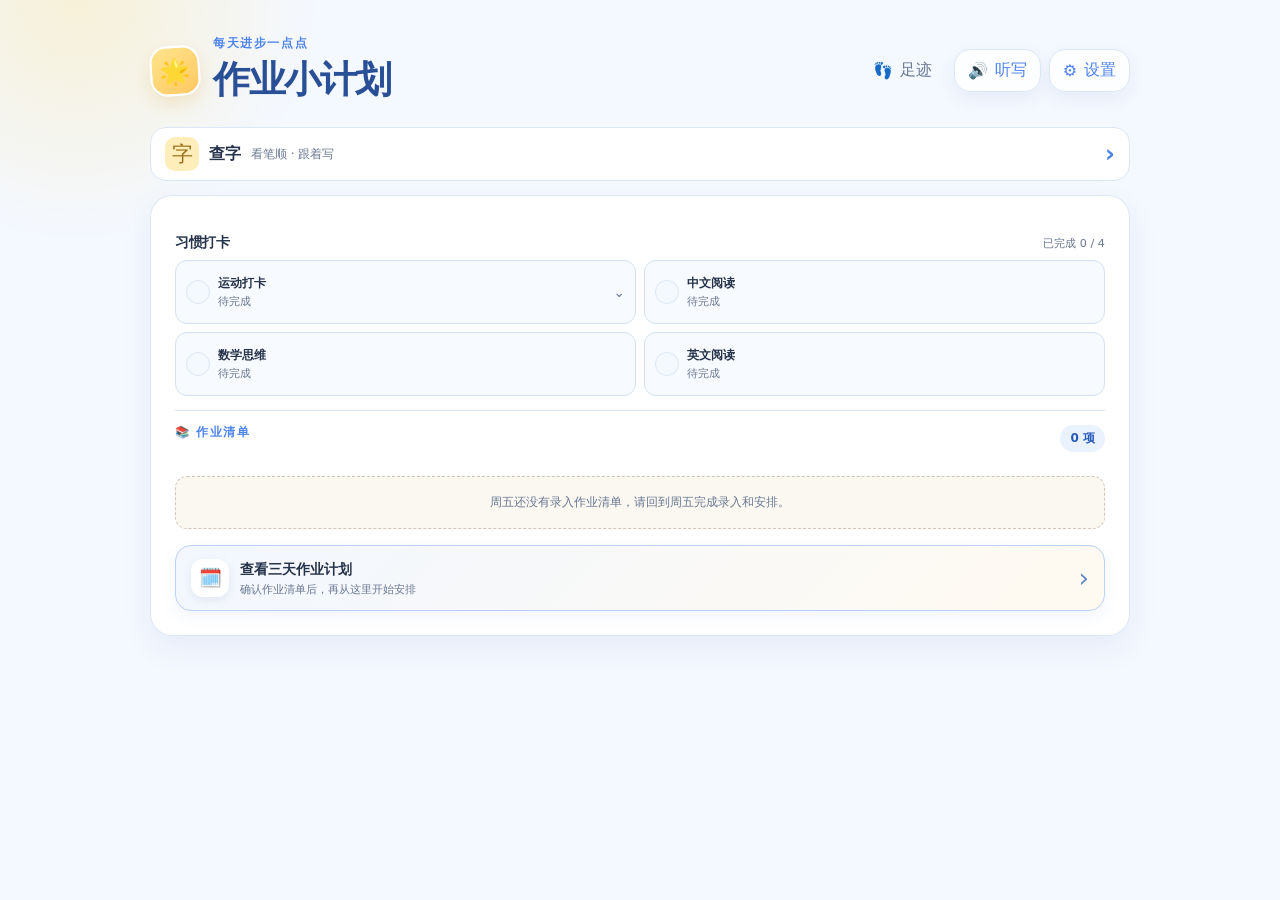
==== commit 5666eb57: "feat: add offline character lookup and improve homework workflow Add offline Hanzi lookup, stroke an" ====
--- a/web/index.html
+++ b/web/index.html
@@ -32,6 +32,10 @@
         </button>
       </div>
     </header>
+
+    <button class="home-lookup-entry" id="homeLookupButton" type="button" aria-controls="hanziLookupModal">
+      <span class="lookup-entry-mark" aria-hidden="true">字</span><strong>查字</strong><span>看笔顺 · 跟着写</span><b aria-hidden="true">›</b>
+    </button>
 
     <button class="historical-date-notice" id="historicalDateNotice" type="button" hidden>
       <span>正在查看</span>
@@ -125,6 +129,7 @@
           <div class="task-footer-actions">
             <button class="primary-button compact-button" id="taskOrderButton" type="button" hidden>选择作业顺序</button>
             <button class="secondary-button" id="confirmTaskListButton" type="button" hidden>修改计划</button>
+            <button class="secondary-button" id="supplementTaskButton" type="button" hidden>＋ 补加作业</button>
           </div>
         </div>
 
@@ -328,6 +333,12 @@
         <input id="importDataInput" type="file" accept="application/json,.json" hidden>
       </div>
       <p class="settings-description">备份包含作业、计划、打卡、听写词语和作业关键词；提示音录音仅保存在当前设备。</p>
+      <div class="backup-snapshot">
+        <h2>导入前的数据</h2>
+        <p class="settings-description" id="backupSnapshotStatus">每次导入前自动保存，只保留最近一份。</p>
+        <button class="secondary-button" id="restoreSnapshotButton" type="button" disabled>恢复到上次导入前</button>
+        <p class="settings-description">快照保存在本机。恢复后计时保持暂停，准备好再继续。</p>
+      </div>
     </section>
   </section>
 
@@ -386,7 +397,6 @@
             </div>
           </div>
           <textarea class="task-draft-input" id="holidayTaskTitle" rows="1" maxlength="120" placeholder="请输入一项作业…" aria-label="作业内容" required></textarea>
-          <select class="task-entry-estimate" id="holidayTaskMinutes" aria-label="这项作业预计用时" title="预计用时"></select>
           <button class="add-task-icon-button" type="submit" aria-label="添加假期作业">＋</button>
         </div>
       </form>
@@ -438,7 +448,6 @@
               </div>
             </div>
             <textarea class="task-draft-input" id="taskDraft" rows="1" maxlength="500" aria-label="作业内容" aria-describedby="taskDraftError" aria-invalid="false" placeholder="请输入一项作业…"></textarea>
-            <select class="task-entry-estimate" id="taskEntryEstimate" aria-label="这项作业预计用时" title="预计用时"></select>
             <button class="add-task-icon-button" id="addTasksButton" type="button" aria-label="加入语文作业" title="加入语文作业">＋</button>
           </div>
           <small class="task-draft-error" id="taskDraftError" role="alert" hidden>请先输入作业内容</small>
@@ -508,12 +517,12 @@
     <div class="focus-dialog">
       <div class="focus-header">
         <p class="section-kicker">专注计时中</p>
-        <div class="focus-overall-progress" role="group" aria-label="今日作业整体进度">
-          <div class="focus-overall-counts">
-            <span>已完成 <b id="focusOverallDone">0</b> 项</span>
-            <span>剩余 <b id="focusOverallRemaining">0</b> 项</span>
-          </div>
-          <div>预计还需 <strong id="focusOverallTime">0 分钟</strong></div>
+        <div class="focus-overall-progress task-progress-row" role="group" aria-label="今日作业整体进度">
+          <span class="task-progress-counts" id="focusOverallCounts" title="已完成 0 项，共 0 项" aria-hidden="true"><b id="focusOverallDone">0</b><span>/</span><b id="focusOverallTotal">0</b></span>
+          <div class="task-progress-track" id="focusProgressBar" role="progressbar" aria-label="今日作业完成进度" aria-valuemin="0" aria-valuemax="1" aria-valuenow="0">
+            <span id="focusProgressFill"></span>
+          </div>
+          <span class="task-progress-time">预计还需 <strong id="focusOverallTime">0 分钟</strong></span>
         </div>
       </div>
       <span class="focus-subject" id="focusModalSubject">语文</span>
@@ -529,16 +538,30 @@
         <button class="primary-button" id="focusCompleteButton" type="button">完成这项</button>
       </div>
       <button class="focus-skip-button" id="focusSkipButton" type="button">跳过，开始下一项</button>
+      <div class="focus-extra-actions">
+        <button class="text-button" id="focusLookupButton" type="button" aria-controls="hanziLookupModal">查字 · 看笔顺</button>
+        <button class="text-button supplement-entry" id="focusSupplementButton" type="button" hidden>＋ 补加作业</button>
+      </div>
     </div>
   </div>
 
   <div class="focus-modal" id="startPlanModal" role="dialog" aria-modal="true" aria-labelledby="startPlanTitle" hidden>
     <div class="focus-dialog start-plan-dialog">
-      <button class="focus-close" id="startPlanCloseButton" type="button" aria-label="关闭开始安排">×</button>
+      <div class="start-plan-header">
+        <button class="focus-close" id="startPlanCloseButton" type="button" aria-label="关闭开始安排">×</button>
+        <div class="focus-overall-progress task-progress-row" role="group" aria-label="今日作业整体进度">
+          <span class="task-progress-counts" id="startPlanOverallCounts" title="已完成 0 项，共 0 项" aria-hidden="true"><b id="startPlanOverallDone">0</b><span>/</span><b id="startPlanOverallTotal">0</b></span>
+          <div class="task-progress-track" id="startPlanProgressBar" role="progressbar" aria-label="今日作业完成进度" aria-valuemin="0" aria-valuemax="1" aria-valuenow="0">
+            <span id="startPlanProgressFill"></span>
+          </div>
+          <span class="task-progress-time">预计还需 <strong id="startPlanOverallTime">0 分钟</strong></span>
+        </div>
+      </div>
       <h2 id="startPlanTitle">我准备什么时候开始？</h2>
       <div class="start-plan-task">
-        <span id="startPlanTaskLabel">第一项作业</span>
+        <span class="start-plan-subject" id="startPlanSubject"></span>
         <strong id="startPlanTask"></strong>
+        <span id="startPlanTaskLabel" hidden></span>
       </div>
       <div id="startPlanOptions">
         <div class="start-plan-shortcuts" role="group" aria-label="快捷选择开始时间">
@@ -548,7 +571,7 @@
         <div class="start-plan-time-row">
           <label for="startPlanTime">开始时间</label>
           <input id="startPlanTime" type="time">
-          <button id="saveStartPlanButton" type="button">确定</button>
+          <button id="saveStartPlanButton" type="button">现在开始</button>
         </div>
       </div>
       <div class="start-plan-countdown" id="startPlanCountdownPanel" hidden>
@@ -561,6 +584,7 @@
         </div>
       </div>
       <button class="focus-skip-button" id="skipPausedTaskButton" type="button" hidden>跳过，开始下一项</button>
+      <button class="text-button supplement-entry" id="startPlanSupplementButton" type="button" hidden>＋ 补加作业</button>
     </div>
   </div>
 
@@ -596,12 +620,40 @@
         <button class="primary-button" id="startNextTaskButton" type="button">现在开始</button>
       </div>
       <button class="text-button break-cancel-button" id="cancelBreakButton" type="button">取消这次提醒</button>
-    </div>
-  </div>
-
+      <button class="text-button supplement-entry" id="breakSupplementButton" type="button" hidden>＋ 补加作业</button>
+    </div>
+  </div>
+
+  <div class="task-edit-modal supplement-modal" id="supplementModal" role="dialog" aria-modal="true" aria-labelledby="supplementTitle" aria-describedby="supplementHint" hidden>
+    <div class="task-edit-dialog">
+      <button class="focus-close" id="supplementCloseButton" type="button" aria-label="关闭补加作业">×</button>
+      <h2 id="supplementTitle">补加作业</h2>
+      <p class="supplement-hint" id="supplementHint">老师又布置作业啦？加到今天清单末尾。</p>
+      <div class="supplement-options">
+        <label class="task-edit-field"><span>科目</span><select id="supplementSubject"><option>语文</option><option>数学</option><option>英语</option><option>科学</option></select></label>
+        <label class="task-edit-field"><span>预计用时</span><select id="supplementEstimate"></select></label>
+      </div>
+      <label class="task-edit-field"><span>作业内容</span><textarea id="supplementInput" rows="3" maxlength="120" placeholder="例如：完成练习册第 12 页" aria-describedby="supplementError"></textarea></label>
+      <p class="supplement-error" id="supplementError" role="alert" hidden></p>
+      <div class="task-edit-actions">
+        <button class="secondary-button" id="supplementCancelButton" type="button">取消</button>
+        <button class="primary-button" id="supplementSaveButton" type="button">加入今天清单</button>
+      </div>
+    </div>
+  </div>
+
+  <section class="hanzi-lookup-modal" id="hanziLookupModal" role="dialog" aria-modal="true" aria-label="查字、笔顺动画和跟写" hidden>
+    <iframe id="hanziLookupFrame" title="查字、笔顺动画和跟写"></iframe>
+  </section>
+
+  <div class="completion-undo" id="completionUndoNotice" hidden>
+    <span id="completionUndoMessage" role="status" aria-live="polite"></span>
+    <button id="undoCompletionButton" type="button">撤销</button>
+  </div>
   <div class="toast" id="toast" role="status" aria-live="polite"></div>
   <script src="holiday-plans.js"></script>
   <script src="holiday-ui.js"></script>
   <script src="app.js"></script>
+  <script src="hanzi-entry.js"></script>
 </body>
 </html>
--- a/web/styles.css
+++ b/web/styles.css
@@ -46,6 +46,15 @@
 
 .topbar { justify-content: space-between; margin-bottom: 22px; }
 .topbar-actions { display: flex; gap: 8px; align-items: center; }
+.home-lookup-entry { display: flex; align-items: center; gap: 10px; width: 100%; min-height: 54px; margin-bottom: 14px; padding: 8px 14px; border: 1px solid var(--line); border-radius: 16px; background: #fff; color: var(--ink); text-align: left; cursor: pointer; }
+.home-lookup-entry > span:not(.lookup-entry-mark) { color: var(--muted); font-size: .75rem; }
+.home-lookup-entry > b { margin-left: auto; color: var(--green); font-size: 1.5rem; }
+.lookup-entry-mark { display: grid; place-items: center; width: 34px; height: 34px; border-radius: 10px; color: #997019; background: #ffedba; font-size: 1.3rem; }
+.focus-extra-actions { display: flex; justify-content: center; align-items: center; gap: 8px; margin-top: 8px; }
+.focus-extra-actions .text-button { flex: 1; min-height: 44px; margin: 0; padding: 6px; font-size: .76rem; }
+.hanzi-lookup-modal { position: fixed; inset: 0; z-index: 60; background: var(--page); }
+.hanzi-lookup-modal[hidden] { display: none; }
+.hanzi-lookup-modal iframe { display: block; width: 100%; height: 100%; border: 0; }
 .brand { display: flex; min-width: 0; gap: 13px; align-items: center; }
 .brand-mascot { display: grid; width: 50px; height: 50px; flex: 0 0 auto; border: 2px solid #fff; border-radius: 17px; place-items: center; background: linear-gradient(145deg, #ffe48c, #ffc861); box-shadow: 0 8px 18px rgba(224,159,46,.2); font-size: 1.55rem; transform: rotate(-4deg); }
 .brand h1 { white-space: nowrap; }
@@ -104,6 +113,9 @@
 .settings-date-shortcut input { min-width: 0; margin-left: auto; padding: 6px 8px; }
 .backup-actions { display: flex; gap: 7px; }
 .backup-actions button { min-width: 0; padding: 8px 12px; }
+.backup-snapshot { margin-top: 18px; padding-top: 18px; border-top: 1px solid var(--line); }
+.backup-snapshot h2 { margin: 0; font-size: .95rem; }
+.backup-snapshot button:disabled { opacity: .45; cursor: default; }
 
 input[type="date"] {
   border: 1px solid var(--line);
@@ -384,7 +396,7 @@
 .task-plan-actions { display: flex; flex-direction: column; flex: 0 0 auto; align-items: flex-end; gap: 4px; padding: 8px 8px 8px 0; }
 .task-plan-schedule { display: flex; align-items: center; justify-content: flex-end; gap: 8px; white-space: nowrap; }
 .task-plan-schedule > small { margin-top: 0; }
-.task-plan-day { min-height: 30px; padding: 3px 5px; border: 1px solid var(--line); border-radius: 8px; background: #fff; color: var(--ink); font: inherit; font-size: .7rem; }
+.task-plan-day, .task-plan-estimate { min-height: 30px; padding: 3px 5px; border: 1px solid var(--line); border-radius: 8px; background: #fff; color: var(--ink); font: inherit; font-size: .7rem; cursor: pointer; }
 .task-entry.has-pending .task-entry-composer { margin-top: 14px; padding-top: 14px; border-top: 1px dashed #bfd3f6; }
 .task-keyword-suggestions { --subject-color: #c56b45; --subject-soft: #fbe9df; display: flex; margin-bottom: 8px; padding-bottom: 2px; overflow-x: auto; gap: 6px; scrollbar-width: thin; }
 .task-keyword-suggestions[hidden] { display: none; }
@@ -393,7 +405,6 @@
 .task-keyword-suggestions[data-subject="科学"] { --subject-color: #377e68; --subject-soft: #e4f3ed; }
 .task-keyword-suggestions button { flex: 0 0 auto; min-height: 30px; padding: 4px 10px; border: 1px solid var(--subject-color); border-radius: 999px; color: var(--subject-color); background: var(--subject-soft); font: inherit; font-size: .68rem; font-weight: 760; cursor: pointer; }
 .task-entry-input-row { display: flex; gap: 8px; align-items: flex-end; }
-.task-entry-estimate { flex: 0 0 80px; width: 80px; min-width: 0; height: 48px; padding: 5px; border: 1px solid var(--line); border-radius: 10px; color: var(--muted); background: #fff; font: inherit; font-size: .72rem; cursor: pointer; }
 .subject-picker { position: relative; flex: 0 0 76px; }
 .subject-picker-button, .subject-tabs button { --subject-color: #756f65; --subject-soft: #f2efe9; min-width: 0; border: 1px solid var(--subject-color); border-radius: 10px; color: var(--subject-color); background: var(--subject-soft); font: inherit; font-size: .76rem; font-weight: 800; cursor: pointer; }
 .subject-picker-button { display: flex; width: 100%; height: 48px; padding: 0 7px; align-items: center; justify-content: center; gap: 4px; color: #fff; background: var(--subject-color); }
@@ -517,10 +528,10 @@
   box-shadow: none;
   overflow: hidden;
 }
-.task-item[data-subject="语文"], .weekend-plan-row[data-subject="语文"], #startPlanTask[data-subject="语文"], #breakChoiceNextTask[data-subject="语文"] { --subject-color: #c56b45; --subject-soft: #fbe9df; }
-.task-item[data-subject="数学"], .weekend-plan-row[data-subject="数学"], #startPlanTask[data-subject="数学"], #breakChoiceNextTask[data-subject="数学"] { --subject-color: #4075ae; --subject-soft: #e7f0fa; }
-.task-item[data-subject="英语"], .weekend-plan-row[data-subject="英语"], #startPlanTask[data-subject="英语"], #breakChoiceNextTask[data-subject="英语"] { --subject-color: #765ca7; --subject-soft: #eee9f8; }
-.task-item[data-subject="科学"], .weekend-plan-row[data-subject="科学"], #startPlanTask[data-subject="科学"], #breakChoiceNextTask[data-subject="科学"] { --subject-color: #377e68; --subject-soft: #e4f3ed; }
+.task-item[data-subject="语文"], .weekend-plan-row[data-subject="语文"], #startPlanTask[data-subject="语文"], #startPlanSubject[data-subject="语文"], #breakChoiceNextTask[data-subject="语文"] { --subject-color: #c56b45; --subject-soft: #fbe9df; }
+.task-item[data-subject="数学"], .weekend-plan-row[data-subject="数学"], #startPlanTask[data-subject="数学"], #startPlanSubject[data-subject="数学"], #breakChoiceNextTask[data-subject="数学"] { --subject-color: #4075ae; --subject-soft: #e7f0fa; }
+.task-item[data-subject="英语"], .weekend-plan-row[data-subject="英语"], #startPlanTask[data-subject="英语"], #startPlanSubject[data-subject="英语"], #breakChoiceNextTask[data-subject="英语"] { --subject-color: #765ca7; --subject-soft: #eee9f8; }
+.task-item[data-subject="科学"], .weekend-plan-row[data-subject="科学"], #startPlanTask[data-subject="科学"], #startPlanSubject[data-subject="科学"], #breakChoiceNextTask[data-subject="科学"] { --subject-color: #377e68; --subject-soft: #e4f3ed; }
 .task-item.planned-today { border-color: #d8ccb1; }
 .task-item.active { border-color: var(--green); }
 .task-item.done { opacity: .7; }
@@ -575,7 +586,10 @@
 .order-pick-card[aria-pressed="false"] .order-number { background: #fff; }
 .order-pick-card .task-copy { min-width: 0; flex: 1; padding: 10px 0; }
 .order-pick-card .task-title { overflow-wrap: anywhere; }
-.order-choice-row > .task-estimate { align-self: center; padding-right: 10px; }
+.order-estimate-control { display: grid; align-self: center; gap: 3px; min-width: 0; margin: 7px 10px 7px 0; color: var(--muted); font-size: .65rem; }
+.order-estimate-control select { width: 94px; min-width: 0; min-height: 40px; padding: 6px; border: 1px solid var(--line); border-radius: 10px; color: var(--ink); background: #fff; font: inherit; font-size: .75rem; cursor: pointer; }
+.order-estimate-control select:focus-visible { outline: 2px solid var(--green); outline-offset: 2px; }
+.holiday-order-estimate { grid-column: 3; grid-row: 1; margin: 8px 10px 0 0; }
 .order-dialog-footer { flex-shrink: 0; display: grid; align-content: start; min-height: 120px; gap: 12px; border-top: 1px solid var(--line); padding-top: 12px; }
 .order-day-tabs[hidden], .order-dialog-footer button[hidden] { display: none; }
 .order-secondary-actions { display: flex; justify-content: space-between; gap: 12px; }
@@ -699,6 +713,13 @@
 .editable-task-card:focus-visible { outline: 3px solid rgba(75,130,239,.25); outline-offset: 2px; }
 .task-edit-mark { display: inline-flex; flex-shrink: 0; align-items: center; vertical-align: middle; margin-left: 6px; color: #6f8fc8; font-size: .76rem; }
 .task-edit-dialog { max-height: calc(100vh - 36px); overflow: auto; }
+.supplement-modal { z-index: 50; }
+.supplement-modal .task-edit-dialog { max-height: calc(100dvh - 32px); }
+.supplement-options { display: grid; grid-template-columns: repeat(2, minmax(0, 1fr)); gap: 12px; }
+.supplement-hint { margin: 0 0 16px; color: var(--muted); font-size: .8rem; line-height: 1.6; }
+.supplement-error { color: #ad413c; font-size: .8rem; }
+.supplement-entry { display: block; min-height: 44px; margin: 8px auto 0; font-size: .8rem; }
+.supplement-entry[hidden] { display: none; }
 
 .weekend-task-planner {
   padding: 20px;
@@ -1046,12 +1067,9 @@
   backdrop-filter: blur(5px);
 }
 .focus-modal[hidden] { display: none; }
-.focus-header { display: flex; align-items: flex-start; justify-content: space-between; gap: 12px; text-align: left; }
-.focus-header .section-kicker { flex-shrink: 0; margin: 0; padding-top: 2px; }
+.focus-header { display: flex; align-items: center; justify-content: space-between; gap: 10px; text-align: left; }
+.focus-header .section-kicker { flex-shrink: 0; margin: 0; font-size: .65rem; }
 .focus-overall-progress { min-width: 0; color: var(--muted); text-align: right; font-size: .7rem; line-height: 1.8; font-variant-numeric: tabular-nums; }
-.focus-overall-counts { display: flex; flex-wrap: wrap; justify-content: flex-end; gap: 0 10px; }
-.focus-overall-counts span { white-space: nowrap; }
-.focus-overall-counts b { color: var(--ink); }
 .focus-overall-progress strong { color: #345f9e; font-size: .88rem; white-space: nowrap; }
 .focus-dialog {
   position: relative;
@@ -1077,8 +1095,8 @@
 .focus-dialog-actions { display: grid; grid-template-columns: 1fr 1.35fr; gap: 9px; }
 #focusModal .focus-dialog-actions { margin-top: 16px; }
 .focus-dialog-actions button { width: 100%; min-width: 0; }
-#focusModal { overflow-y: auto; }
-#focusModal .focus-dialog { margin: auto; }
+#focusModal { grid-template-columns: minmax(0, 1fr); overflow-y: auto; }
+#focusModal .focus-dialog { min-width: 0; margin: auto; padding-left: 20px; padding-right: 20px; }
 #focusModal { --focus-subject-color: #655b4e; --focus-subject-soft: #f2efe9; }
 #focusModal[data-subject="语文"] { --focus-subject-color: #914b2b; --focus-subject-soft: #fbe9df; }
 #focusModal[data-subject="数学"] { --focus-subject-color: #305f94; --focus-subject-soft: #e7f0fa; }
@@ -1127,9 +1145,31 @@
 .break-timer-dialog.time-up .break-clock { color: var(--amber); }
 .break-timer-actions { margin-top: 18px; }
 .break-cancel-button { margin-top: 8px; color: var(--muted); }
+#startPlanModal { grid-template-columns: minmax(0, 1fr); overflow-y: auto; }
+.start-plan-dialog { min-width: 0; margin: auto; }
+.start-plan-header { display: flex; align-items: center; justify-content: space-between; gap: 10px; }
+.start-plan-header .focus-close { position: static; flex-shrink: 0; }
 .start-plan-dialog h2 { margin-bottom: 4px; }
+.task-progress-row { display: flex; align-items: center; justify-content: flex-end; gap: 7px; margin-left: auto; color: #66707d; text-align: right; }
+.task-progress-counts { display: inline-flex; align-items: baseline; gap: 2px; flex-shrink: 0; color: #357dab; font-size: .8rem; font-weight: 800; line-height: 1; white-space: nowrap; }
+.task-progress-counts > span { color: #9aaebc; font-size: .68rem; font-weight: 600; }
+.task-progress-track { flex: 0 1 72px; width: 72px; min-width: 28px; height: 12px; overflow: hidden; border-radius: 999px; background: #e6f3fa; box-shadow: inset 0 1px 2px #4075ae12; }
+.task-progress-track > span { position: relative; display: block; width: 0; height: 100%; overflow: hidden; border-radius: inherit; background: repeating-linear-gradient(115deg, transparent 0 8px, #ffffff38 8px 14px), linear-gradient(90deg, #78b3f8, #67d6b2); box-shadow: inset 0 2px 0 #ffffff60; transition: width .35s ease-out; }
+.task-progress-track > span::after { content: ""; position: absolute; top: 3px; right: 3px; width: 6px; height: 6px; border-radius: 50%; background: #ffffffcc; }
+.task-progress-time { display: inline-flex; align-items: baseline; gap: 3px; flex-shrink: 0; font-size: .65rem; white-space: nowrap; }
+.task-progress-time strong { color: #4b5563; font-size: .75rem; }
+.daily-task-review { margin: 12px 0; padding: 14px; border: 1px solid #dceee6; border-radius: 14px; background: #f4fbf7; text-align: center; }
+.daily-task-review > strong { color: #376b59; font-size: .85rem; }
+.daily-task-review > div { display: flex; justify-content: center; flex-wrap: wrap; gap: 8px 24px; margin: 8px 0; color: var(--muted); font-size: .8rem; }
+.daily-task-review b { color: #376b59; }
+.daily-task-review > small { color: var(--muted); font-size: .68rem; }
+.completion-undo { position: fixed; z-index: 45; bottom: max(20px, env(safe-area-inset-bottom)); left: 50%; transform: translateX(-50%); display: flex; align-items: center; gap: 14px; width: max-content; max-width: calc(100vw - 32px); padding: 10px 12px 10px 16px; border-radius: 14px; color: #fff; background: #376b59; box-shadow: 0 8px 24px #244a4030; font-size: .8rem; }
+.completion-undo[hidden] { display: none; }
+.completion-undo > span { min-width: 0; overflow: hidden; text-overflow: ellipsis; white-space: nowrap; }
+.completion-undo button { flex-shrink: 0; min-height: 36px; padding: 6px 12px; border: 0; border-radius: 9px; background: #effaf4; color: #285442; font: inherit; font-weight: 800; cursor: pointer; }
 .start-plan-task { display: grid; gap: 5px; margin: 16px 0 20px; text-align: center; }
 .start-plan-task > span { color: var(--muted); font-size: .7rem; }
+.start-plan-task .start-plan-subject { justify-self: center; padding: 4px 10px; border-radius: 999px; color: var(--subject-color, #756f65); background: var(--subject-soft, #f2efe9); font-size: .72rem; font-weight: 800; }
 .start-plan-task > strong { color: var(--subject-color, #756f65); font-size: 1.1rem; font-weight: 800; line-height: 1.5; overflow-wrap: anywhere; }
 .start-plan-shortcuts { display: grid; grid-template-columns: repeat(2, minmax(0, 1fr)); gap: 8px; margin-bottom: 10px; }
 .start-plan-shortcuts button { min-width: 0; min-height: 44px; padding: 7px 10px; border: 1px solid var(--line); border-radius: 10px; color: #8a631b; background: var(--page); font: inherit; font-size: .8rem; font-weight: 750; cursor: pointer; }
@@ -1139,6 +1179,10 @@
 .start-plan-time-row label { color: var(--muted); font-size: .73rem; white-space: nowrap; }
 .start-plan-time-row input { width: 100%; min-width: 0; min-height: 44px; padding: 10px 8px; border: 1px solid var(--line); border-radius: 10px; color: var(--ink); background: #fff; }
 .start-plan-time-row button { min-height: 44px; padding: 8px 14px; border: 1px solid var(--green); border-radius: 10px; color: #fff; background: var(--green); font: inherit; font-size: .78rem; font-weight: 800; cursor: pointer; }
+@media (max-width: 380px) {
+  .start-plan-time-row { grid-template-columns: minmax(0, 1fr) auto; }
+  .start-plan-time-row label { grid-column: 1 / -1; text-align: left; }
+}
 .start-plan-countdown[hidden] { display: none; }
 .start-plan-clock-label { display: block; margin-top: 18px; color: #8a631b; font-size: .7rem; font-weight: 800; }
 .start-plan-clock { margin: 4px 0; color: #b77712; font-size: clamp(3rem, 14vw, 4.6rem); font-weight: 850; font-variant-numeric: tabular-nums; }
@@ -1253,11 +1297,10 @@
 }
 
 @media (max-width: 420px) {
-  .task-entry-input-row { display: grid; grid-template-columns: 76px minmax(0, 1fr) 80px 80px; align-items: center; }
+  .task-entry-input-row { display: grid; grid-template-columns: 76px minmax(0, 1fr) 80px; align-items: center; }
   .task-entry-input-row .subject-picker { grid-column: 1; }
   .task-entry-input-row .task-draft-input { grid-column: 2 / -1; width: 100%; }
-  .task-entry-input-row .task-entry-estimate { grid-column: 3; }
-  .task-entry-input-row .add-task-icon-button { grid-column: 4; width: 80px; }
+  .task-entry-input-row .add-task-icon-button { grid-column: 3; width: 80px; }
 }
 
 @media (prefers-reduced-motion: reduce) {
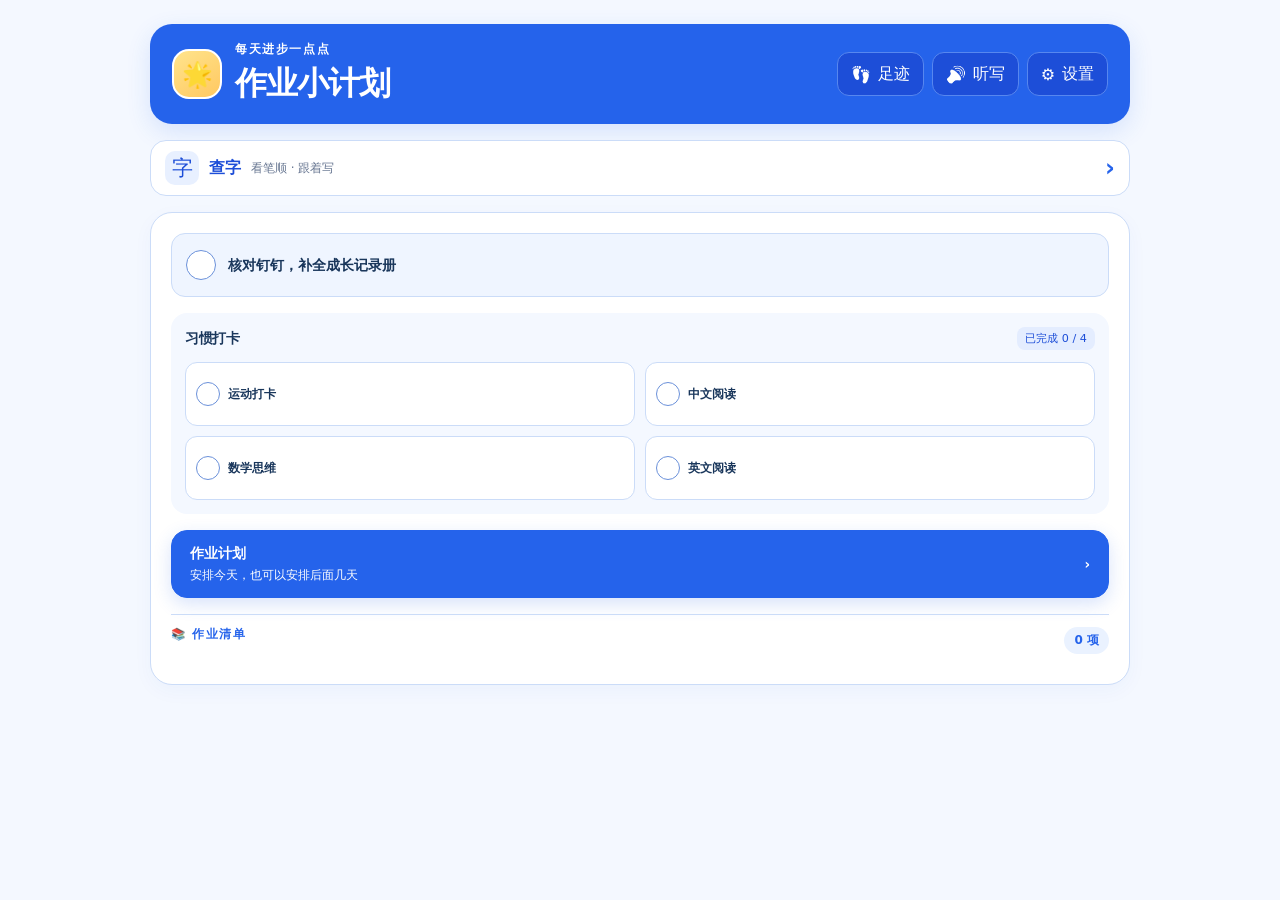
==== commit 4569f381: "feat: unify daily planning and refresh the home experience" ====
--- a/web/index.html
+++ b/web/index.html
@@ -6,6 +6,7 @@
   <meta name="theme-color" content="#f4f8ff">
   <title>作业小计划</title>
   <link rel="stylesheet" href="styles.css">
+  <link rel="stylesheet" href="home-theme.css?v=20260914-warm-launch">
 </head>
 <body>
   <main class="app-shell" id="mainPage">
@@ -56,7 +57,7 @@
           <span class="check-mark" aria-hidden="true">✓</span>
           <span>
             <strong id="ledgerTitle">核对钉钉，补全成长记录册</strong>
-            <small id="ledgerStatus">把钉钉里新增的作业补充进去</small>
+            <small id="ledgerStatus" hidden></small>
           </span>
         </button>
       </div>
@@ -67,31 +68,22 @@
           <small id="dailyCheckinsSummary">已完成 0 / 4</small>
         </div>
         <div class="daily-checkins-grid">
-          <button class="daily-required-card" id="sportCard" type="button" aria-expanded="false" aria-controls="sportOptions">
+          <button class="daily-required-card" id="sportCard" type="button" aria-pressed="false">
             <span class="check-mark" aria-hidden="true">✓</span>
-            <span class="daily-required-copy"><strong>运动打卡</strong><small id="sportStatus">待完成</small></span>
-            <span class="sport-options-arrow" aria-hidden="true">⌄</span>
+            <span class="daily-required-copy"><strong>运动打卡</strong></span>
           </button>
           <button class="daily-required-card" id="readingButton" type="button" aria-pressed="false">
             <span class="check-mark" aria-hidden="true">✓</span>
-            <span class="daily-required-copy"><strong>中文阅读</strong><small id="readingStatus">待完成</small></span>
+            <span class="daily-required-copy"><strong>中文阅读</strong></span>
           </button>
           <button class="daily-required-card" id="mathThinkingButton" type="button" aria-pressed="false">
             <span class="check-mark" aria-hidden="true">✓</span>
-            <span class="daily-required-copy"><strong>数学思维</strong><small id="mathThinkingStatus">待完成</small></span>
+            <span class="daily-required-copy"><strong>数学思维</strong></span>
           </button>
           <button class="daily-required-card" id="englishReadingButton" type="button" aria-pressed="false">
             <span class="check-mark" aria-hidden="true">✓</span>
-            <span class="daily-required-copy"><strong>英文阅读</strong><small id="englishReadingStatus">待完成</small></span>
+            <span class="daily-required-copy"><strong>英文阅读</strong></span>
           </button>
-        </div>
-        <div class="sport-options" id="sportOptions" role="group" aria-label="选择已完成的运动" hidden>
-          <small>选择已完成的运动</small>
-          <button type="button" data-sport="跳绳" aria-pressed="false">跳绳</button>
-          <button type="button" data-sport="踢毽子" aria-pressed="false">踢毽子</button>
-          <button type="button" data-sport="坐位体前屈" aria-pressed="false">坐位体前屈</button>
-          <button type="button" data-sport="50米" aria-pressed="false">50米</button>
-          <button type="button" data-sport="仰卧起坐" aria-pressed="false">仰卧起坐</button>
         </div>
       </section>
 
@@ -378,9 +370,24 @@
   </section>
   <section class="task-entry-page" id="holidayPlanPage" aria-labelledby="holidayPlanTitle" hidden>
     <div class="task-entry-layout">
-      <header class="holiday-plan-header"><button class="history-back-button" id="holidayPlanBack" type="button" aria-label="返回">‹</button><h1 id="holidayPlanTitle">假期计划</h1><button class="primary-button compact-button" id="holidayConfirm" type="button">确定</button></header>
-      <div class="holiday-day-toolbar"><label>查看日期<input id="holidayViewDate" type="date"></label><span id="holidayDaySummary"></span><button class="text-button bordered" id="holidaySort" type="button">调整当天顺序</button><button class="text-button" id="holidaySortReset" type="button" hidden>清空重选</button></div>
-      <div class="holiday-short-days" id="holidayShortDays" hidden></div>
+      <header class="holiday-plan-header">
+        <button class="history-back-button" id="holidayPlanBack" type="button" aria-label="返回">‹</button><h1 id="holidayPlanTitle">作业计划</h1>
+        <details class="plan-range-options" id="planRangeOptions">
+          <summary id="planRangeSummary">只安排今天</summary>
+          <div class="plan-range-content">
+            <label id="planRangeStart" for="planDayCount">从今天起</label>
+            <div class="plan-day-stepper">
+              <button type="button" id="planDayDecrease" aria-label="减少一天">−</button>
+              <input id="planDayCount" type="number" min="1" max="366" step="1" value="1" inputmode="numeric" aria-label="安排天数，包含开始这一天" required><span>天</span>
+              <button type="button" id="planDayIncrease" aria-label="增加一天">＋</button>
+            </div>
+            <button type="button" id="planApplyRange" class="primary-button compact-button">确定</button>
+          </div>
+        </details>
+        <button class="primary-button compact-button" id="holidayConfirm" type="button">确定</button>
+      </header>
+      <div class="holiday-short-days" id="holidayShortDays" role="group" aria-label="选择计划天数"></div>
+      <div class="holiday-day-toolbar"><span id="holidayDaySummary"></span><button class="text-button bordered" id="holidaySort" type="button">调整当天顺序</button><button class="text-button" id="holidaySortUndo" type="button" hidden>撤销一步</button><button class="text-button" id="holidaySortReset" type="button" hidden>清空重选</button></div>
       <div class="holiday-ledger-hint" id="holidayLedgerHint" hidden><span id="holidayLedgerText"></span><button class="text-button bordered" id="holidayCheckLedger" type="button">去核对</button></div>
       <div class="holiday-task-list" id="holidayTaskList"></div>
       <form class="task-entry-composer holiday-composer" id="holidayTaskForm">
@@ -397,13 +404,14 @@
             </div>
           </div>
           <textarea class="task-draft-input" id="holidayTaskTitle" rows="1" maxlength="120" placeholder="请输入一项作业…" aria-label="作业内容" required></textarea>
+          <label class="task-entry-estimate" for="holidayTaskMinutes"><select id="holidayTaskMinutes" aria-label="新增作业预计用时"></select></label>
           <button class="add-task-icon-button" type="submit" aria-label="添加假期作业">＋</button>
         </div>
       </form>
     </div>
   </section>
   <div class="task-edit-modal" id="holidayTaskEdit" role="dialog" aria-modal="true" aria-labelledby="holidayEditTitle" hidden>
-    <form class="task-edit-dialog settings-card" id="holidayTaskEditForm"><h2 id="holidayEditTitle">修改作业</h2><input id="holidayEditContent" maxlength="120" aria-label="作业内容" required><label>预计用时<select id="holidayEditMinutes"></select></label><label id="holidayEditSeriesLabel"><input id="holidayEditSeries" type="checkbox" checked>同时修改之后未开始的同类作业</label><div class="holiday-actions"><button class="primary-button compact-button" type="submit">保存</button><button class="text-button" id="holidayEditCancel" type="button">取消</button></div></form>
+    <form class="task-edit-dialog settings-card" id="holidayTaskEditForm"><h2 id="holidayEditTitle">修改作业</h2><input id="holidayEditContent" maxlength="120" aria-label="作业内容" required><label class="holiday-edit-estimate" for="holidayEditMinutes"><span>预计用时</span><select id="holidayEditMinutes"></select></label><label id="holidayEditSeriesLabel"><input id="holidayEditSeries" type="checkbox" checked>同时修改之后未开始的同类作业</label><div class="holiday-actions"><button class="primary-button compact-button" type="submit">保存</button><button class="text-button" id="holidayEditCancel" type="button">取消</button></div></form>
   </div>
   <section class="task-entry-page" id="taskEntryPage" aria-label="录入作业" hidden>
     <div class="task-entry-layout" id="taskEntryLayout">
@@ -413,7 +421,7 @@
         <button class="primary-button compact-button task-entry-confirm" id="taskEntryConfirmButton" type="button" disabled>确定</button>
       </div>
       <div class="task-entry" id="taskEntry">
-        <div class="task-plan-days" id="taskEntryDays" aria-label="查看日期" hidden></div>
+        <div class="task-plan-days" id="taskEntryDays" role="group" aria-label="查看日期" hidden></div>
         <div class="task-entry-empty" id="taskEntryEmpty" hidden>
           <img src="assets/homework-entry-empty.png" alt="小朋友坐在书桌前写作业">
           <strong>开始录入作业吧</strong>
@@ -448,6 +456,7 @@
               </div>
             </div>
             <textarea class="task-draft-input" id="taskDraft" rows="1" maxlength="500" aria-label="作业内容" aria-describedby="taskDraftError" aria-invalid="false" placeholder="请输入一项作业…"></textarea>
+            <label class="task-entry-estimate" for="taskEntryEstimate"><select id="taskEntryEstimate" aria-label="新增作业预计用时"></select></label>
             <button class="add-task-icon-button" id="addTasksButton" type="button" aria-label="加入语文作业" title="加入语文作业">＋</button>
           </div>
           <small class="task-draft-error" id="taskDraftError" role="alert" hidden>请先输入作业内容</small>
@@ -478,6 +487,23 @@
           <b id="weekendResultAmount"></b>
         </div>
         <button class="text-button danger" id="weekendPenaltyButton" type="button" hidden>周日结束仍未完成</button>
+      </div>
+    </div>
+  </div>
+
+  <div class="pending-order-modal" id="pendingOrderModal" role="dialog" aria-modal="true" aria-labelledby="pendingOrderTitle" hidden>
+    <div class="pending-order-dialog">
+      <div class="pending-order-heading">
+        <button class="text-button" id="pendingOrderCloseButton" type="button">取消</button>
+        <h2 id="pendingOrderTitle">调整未开始顺序</h2>
+        <button class="primary-button" id="pendingOrderSaveButton" type="button" disabled>确定</button>
+      </div>
+      <p class="pending-order-hint" id="pendingOrderHint" aria-live="polite">按先后点选作业</p>
+      <div class="order-choice-list" id="pendingOrderList"></div>
+      <p class="field-error" id="pendingOrderError" role="alert" hidden></p>
+      <div class="order-secondary-actions">
+        <button class="text-button bordered" id="pendingOrderUndoButton" type="button">撤销上一步</button>
+        <button class="text-button" id="pendingOrderResetButton" type="button">清空重选</button>
       </div>
     </div>
   </div>
@@ -542,6 +568,7 @@
         <button class="text-button" id="focusLookupButton" type="button" aria-controls="hanziLookupModal">查字 · 看笔顺</button>
         <button class="text-button supplement-entry" id="focusSupplementButton" type="button" hidden>＋ 补加作业</button>
       </div>
+      <button class="text-button pending-order-entry" id="focusPendingOrderButton" type="button" hidden>调整未开始顺序</button>
     </div>
   </div>
 
@@ -609,11 +636,13 @@
 
   <div class="focus-modal" id="breakTimerModal" role="dialog" aria-modal="true" aria-labelledby="breakTimerTitle" hidden>
     <div class="focus-dialog break-timer-dialog">
-      <p class="section-kicker">我的休息计划</p>
-      <h2 id="breakTimerTitle">休息一下，等我按时回来</h2>
-      <span class="focus-clock-label">距离回来还有</span>
-      <div class="focus-clock break-clock" id="breakCountdown">05 : 00</div>
-      <p class="break-planned-return" id="breakPlannedReturn">我计划 19:10 回来</p>
+      <h2 id="breakTimerTitle" hidden>休息倒计时</h2>
+      <div class="break-rest-dial">
+        <span class="break-pause-mark" aria-hidden="true"><i></i><i></i></span>
+        <div class="break-clock" id="breakCountdown" role="timer" aria-label="休息剩余时间">05 : 00</div>
+        <p class="break-planned-return" id="breakPlannedReturn">19:10 回来</p>
+      </div>
+      <p class="break-task-estimate" id="breakTaskEstimate"></p>
       <div class="break-next-task scheduled-task" id="breakTimerTaskCard" data-subject="语文"><span>回来后做</span><strong id="breakTimerNextTask"></strong></div>
       <div class="focus-dialog-actions break-timer-actions">
         <button class="secondary-button" id="extendBreakButton" type="button">再休息 3 分钟</button>
@@ -652,6 +681,7 @@
   </div>
   <div class="toast" id="toast" role="status" aria-live="polite"></div>
   <script src="holiday-plans.js"></script>
+  <script src="study-plans.js"></script>
   <script src="holiday-ui.js"></script>
   <script src="app.js"></script>
   <script src="hanzi-entry.js"></script>
--- a/web/styles.css
+++ b/web/styles.css
@@ -5,7 +5,11 @@
   --ink: #24324a;
   --muted: #687792;
   --line: #dce7f5;
-  --green: #4b82ef;
+  --blue: #2563eb;
+  --blue-dark: #1d4ed8;
+  --blue-light: #3b82f6;
+  --blue-rgb: 37, 99, 235;
+  --green: var(--blue);
   --green-soft: #eaf2ff;
   --green-bright: #dceaff;
   --amber: #ee9b21;
@@ -63,14 +67,14 @@
 .eyebrow,
 .section-kicker {
   margin: 0 0 5px;
-  color: #4b82ef;
+  color: var(--blue);
   font-size: 0.72rem;
   font-weight: 800;
   letter-spacing: 0.14em;
 }
 
 h1, h2, h3, p { margin-top: 0; }
-h1 { margin-bottom: 0; color: #294f96; font-size: clamp(1.75rem, 4vw, 2.3rem); letter-spacing: -0.04em; }
+h1 { margin-bottom: 0; color: var(--blue-dark); font-size: clamp(1.75rem, 4vw, 2.3rem); letter-spacing: -0.04em; }
 h2 { margin-bottom: 0; font-size: 1.22rem; letter-spacing: -0.02em; }
 h3 { margin-bottom: 0; }
 
@@ -126,7 +130,7 @@
 }
 
 input[type="date"] { padding: 8px 10px; }
-input:focus { border-color: #75a2f5; box-shadow: 0 0 0 3px rgba(75, 130, 239, .12); }
+input:focus { border-color: var(--blue-light); box-shadow: 0 0 0 3px rgba(var(--blue-rgb), .12); }
 
 .small-button {
   padding: 9px 15px;
@@ -145,7 +149,7 @@
   border: 2px solid rgba(255,255,255,.72);
   border-radius: 29px;
   color: #f9fff9;
-  background: linear-gradient(135deg, #4b82ef 0%, #5c9af4 52%, #47b8aa 100%);
+  background: linear-gradient(135deg, var(--blue) 0%, var(--blue-light) 52%, #47b8aa 100%);
   box-shadow: 0 20px 45px rgba(72, 125, 218, .22);
 }
 .summary-card::before { position: absolute; top: -34px; right: 12%; width: 115px; height: 115px; border: 22px solid rgba(255,226,123,.22); border-radius: 50%; content: ""; }
@@ -203,7 +207,7 @@
 }
 .historical-date-notice[hidden] { display: none; }
 .historical-date-notice strong { flex: 1; font-size: .78rem; }
-.historical-date-notice small { color: #4b82ef; font-weight: 800; }
+.historical-date-notice small { color: var(--blue); font-weight: 800; }
 
 .card {
   margin-bottom: 18px;
@@ -277,16 +281,12 @@
   cursor: pointer;
 }
 .daily-required-card:hover { border-color: #8daee0; }
-.daily-required-card:focus-visible, .sport-options button:focus-visible { outline: 2px solid var(--green); outline-offset: 2px; }
+.daily-required-card:focus-visible { outline: 2px solid var(--green); outline-offset: 2px; }
 .daily-required-copy { display: flex; min-width: 0; flex: 1; flex-direction: column; gap: 3px; }
 .daily-required-copy strong { font-size: .78rem; overflow-wrap: anywhere; }
-.daily-required-copy small { color: var(--muted); font-size: .68rem; }
 .daily-required-card .check-mark { width: 24px; height: 24px; font-size: .75rem; }
-.daily-required-card[aria-pressed="true"], .daily-required-card.completed { border-color: #b5d9c8; background: #eef8f2; }
-.daily-required-card[aria-pressed="true"] .check-mark, .daily-required-card.completed .check-mark { color: #fff; background: #32715e; border-color: #32715e; }
-.daily-required-card[aria-pressed="true"] small, .daily-required-card.completed small { color: #32715e; }
-.sport-options-arrow { color: var(--muted); font-size: .85rem; }
-#sportCard[aria-expanded="true"] .sport-options-arrow { transform: rotate(180deg); }
+.daily-required-card[aria-pressed="true"] { border-color: #b5d9c8; background: #eef8f2; }
+.daily-required-card[aria-pressed="true"] .check-mark { color: #fff; background: #32715e; border-color: #32715e; }
 
 .prep-check {
   display: flex;
@@ -314,11 +314,6 @@
 #ledgerButton[aria-pressed="true"] { min-height: 52px; padding: 9px 12px; border-radius: 14px; }
 #ledgerButton[aria-pressed="true"] > span:nth-child(2) { flex-direction: row; align-items: baseline; gap: 8px; }
 #ledgerButton[aria-pressed="true"] small { margin-top: 0; }
-.sport-options { display: flex; gap: 7px; flex-wrap: wrap; margin-top: 8px; padding: 10px; border-radius: 12px; background: var(--page); }
-.sport-options[hidden] { display: none; }
-.sport-options > small { width: 100%; color: var(--muted); font-size: .68rem; }
-.sport-options button { display: inline-flex; min-height: 44px; padding: 8px 12px; border: 1px solid var(--line); border-radius: 999px; align-items: center; justify-content: center; color: var(--muted); background: #fff; font-size: .73rem; cursor: pointer; }
-.sport-options button[aria-pressed="true"] { border-color: var(--green); color: #fff; background: var(--green); font-weight: 750; }
 
 .task-panel {
   margin-top: 14px;
@@ -338,7 +333,7 @@
 .task-panel-heading[hidden] { display: none; }
 .task-panel-heading h3 { font-size: 1.05rem; }
 .task-panel-heading p:last-child { margin: 5px 0 0; color: var(--muted); font-size: .73rem; }
-.task-panel-heading > strong { padding: 5px 10px; border-radius: 999px; color: #285ab7; background: var(--green-soft); font-size: .75rem; white-space: nowrap; }
+.task-panel-heading > strong { padding: 5px 10px; border-radius: 999px; color: var(--blue); background: var(--green-soft); font-size: .75rem; white-space: nowrap; }
 .task-entry-launcher {
   display: flex;
   width: 100%;
@@ -350,7 +345,7 @@
   gap: 11px;
   color: var(--ink);
   background: linear-gradient(135deg, #eef5ff, #f8fbff);
-  box-shadow: 0 6px 16px rgba(75,130,239,.08);
+  box-shadow: 0 6px 16px rgba(var(--blue-rgb), .08);
   text-align: left;
   cursor: pointer;
 }
@@ -377,7 +372,9 @@
 .task-entry-confirm:disabled { opacity: .45; cursor: default; }
 .task-plan-days { display: flex; flex: 0 0 auto; gap: 6px; margin-bottom: 10px; }
 .task-plan-days[hidden], .task-order-panel[hidden] { display: none; }
-.task-plan-days button { flex: 1; min-height: 36px; border: 1px solid var(--line); border-radius: 9px; background: white; color: var(--muted); font: inherit; font-size: .72rem; cursor: pointer; }
+.task-plan-days button { display: flex; flex: 1; min-width: 0; min-height: 44px; align-items: center; justify-content: center; gap: 6px; border: 1px solid var(--line); border-radius: 9px; background: white; color: var(--muted); font: inherit; font-size: .72rem; white-space: nowrap; cursor: pointer; }
+.task-plan-days button small { font-size: .64rem; }
+.task-entry-day-empty { margin: 24px 0; color: var(--muted); text-align: center; font-size: .8rem; }
 .task-plan-days button[aria-pressed="true"] { color: var(--green); border-color: var(--green); background: var(--green-soft); }
 .task-order-panel { display: flex; flex: 1 1 0; min-height: 0; flex-direction: column; gap: 10px; }
 .task-order-panel > h2 { flex: 0 0 auto; margin: 0; font-size: 1rem; }
@@ -392,11 +389,11 @@
 .task-plan-copy { flex: 1; min-width: 0; padding: 8px 0; }
 .task-plan-copy strong, .task-plan-copy small { display: block; }
 .task-plan-copy small, .task-plan-actions small { color: var(--muted); font-size: .66rem; margin-top: 3px; }
-.task-plan-copy input { width: 100%; }
-.task-plan-actions { display: flex; flex-direction: column; flex: 0 0 auto; align-items: flex-end; gap: 4px; padding: 8px 8px 8px 0; }
-.task-plan-schedule { display: flex; align-items: center; justify-content: flex-end; gap: 8px; white-space: nowrap; }
-.task-plan-schedule > small { margin-top: 0; }
-.task-plan-day, .task-plan-estimate { min-height: 30px; padding: 3px 5px; border: 1px solid var(--line); border-radius: 8px; background: #fff; color: var(--ink); font: inherit; font-size: .7rem; cursor: pointer; }
+.task-plan-title { display: flex; align-items: center; gap: 2px; }
+.task-plan-title .pending-task-title { flex: 0 1 auto; }
+.task-plan-actions { display: flex; align-items: center; justify-content: flex-end; gap: 5px; padding: 8px; }
+.task-plan-actions > small { margin-top: 0; }
+.task-plan-day { min-width: 0; min-height: 44px; padding: 8px; border: 1px solid var(--line); border-radius: 10px; background: #fff; color: var(--ink); font: inherit; font-size: .74rem; cursor: pointer; }
 .task-entry.has-pending .task-entry-composer { margin-top: 14px; padding-top: 14px; border-top: 1px dashed #bfd3f6; }
 .task-keyword-suggestions { --subject-color: #c56b45; --subject-soft: #fbe9df; display: flex; margin-bottom: 8px; padding-bottom: 2px; overflow-x: auto; gap: 6px; scrollbar-width: thin; }
 .task-keyword-suggestions[hidden] { display: none; }
@@ -416,7 +413,7 @@
 .subject-tabs { position: absolute; bottom: calc(100% + 8px); left: 0; z-index: 4; display: grid; width: 160px; max-height: min(212px, 45vh); overflow-y: auto; overscroll-behavior: contain; padding: 8px; grid-template-columns: 1fr; gap: 6px; border: 1px solid #c9daf7; border-radius: 13px; background: #fff; box-shadow: 0 12px 28px rgba(55,83,132,.18); }
 .subject-tabs[hidden] { display: none; }
 .subject-tabs button { min-height: 40px; padding: 5px 12px; text-align: left; }
-.subject-tabs button[aria-checked="true"] { color: #fff; background: var(--subject-color); box-shadow: 0 5px 14px rgba(75,130,239,.18); }
+.subject-tabs button[aria-checked="true"] { color: #fff; background: var(--subject-color); box-shadow: 0 5px 14px rgba(var(--blue-rgb), .18); }
 .task-draft-input {
   width: auto;
   height: 48px;
@@ -435,7 +432,7 @@
   line-height: 1.4;
   overflow-y: auto;
 }
-.task-draft-input:focus { border-color: #75a2f5; box-shadow: 0 0 0 3px rgba(75,130,239,.12); }
+.task-draft-input:focus { border-color: var(--blue-light); box-shadow: 0 0 0 3px rgba(var(--blue-rgb), .12); }
 .task-draft-input[aria-invalid="true"] { border-color: #df7e7e; box-shadow: 0 0 0 3px rgba(219,83,83,.1); }
 .add-task-icon-button { display: grid; width: 112px; height: 48px; flex: 0 0 112px; padding: 0; border: 1px solid var(--green); border-radius: 12px; place-items: center; color: #fff; background: var(--green); font: inherit; font-size: 1.35rem; font-weight: 800; line-height: 1; cursor: pointer; }
 .task-draft-error { display: block; margin-top: 5px; color: #b83f3f; font-size: .72rem; font-weight: 700; }
@@ -459,12 +456,9 @@
 .pending-subject-heading strong { font-size: .75rem; }
 .pending-subject-heading span { font-size: .68rem; font-weight: 750; }
 .pending-subject-tasks { display: grid; gap: 6px; }
-.pending-task-row { display: flex; min-height: 56px; padding: 0; border: 1px solid var(--line); border-radius: 10px; align-items: center; gap: 8px; background: var(--subject-soft); box-shadow: none; overflow: hidden; }
+.pending-task-row.task-plan-row { display: grid; grid-template-columns: 30px minmax(0, 1fr) auto; min-height: 56px; margin: 8px 0; padding: 0; border: 1px solid var(--line); border-radius: 13px; align-items: center; gap: 0 10px; background: var(--subject-soft); box-shadow: none; overflow: hidden; }
+.task-plan-row > .task-subject-label { width: 30px; grid-column: 1; grid-row: 1; }
 .pending-task-title { min-width: 0; flex: 1; color: var(--ink); font-size: .79rem; font-weight: 760; line-height: 1.4; overflow-wrap: anywhere; }
-.pending-task-actions { display: flex; flex: 0 0 auto; gap: 4px; }
-.pending-task-actions button { min-height: 30px; padding: 4px 8px; border: 1px solid transparent; border-radius: 999px; color: #4c6da6; background: rgba(255,255,255,.82); font: inherit; font-size: .66rem; font-weight: 760; cursor: pointer; }
-.pending-task-actions button.danger-task-action { color: #b94c4c; }
-.pending-task-edit-input { min-width: 0; min-height: 34px; flex: 1; padding: 6px 8px; border: 1px solid var(--subject-color); border-radius: 9px; outline: none; color: var(--ink); background: #fff; font: inherit; font-size: .78rem; }
 .task-list { display: grid; gap: 9px; margin-top: 10px; }
 .task-overview { display: flex; justify-content: space-between; align-items: baseline; flex-wrap: wrap; gap: 6px 12px; padding: 3px 2px 6px; }
 .task-completed-count { color: var(--muted); font-size: .74rem; white-space: nowrap; }
@@ -546,7 +540,7 @@
 .task-meta { display: block; margin-top: 5px; color: var(--muted); font-size: .69rem; }
 .task-buttons { display: flex; flex: 0 0 auto; gap: 5px; margin-left: auto; }
 .task-buttons button { min-height: 32px; padding: 5px 9px; border: 1px solid var(--line); border-radius: 999px; color: var(--green); background: rgba(255,255,255,.82); font-size: .69rem; font-weight: 750; white-space: nowrap; cursor: pointer; }
-.task-buttons button.primary-task-action { border-color: var(--green); color: #fff; background: var(--green); box-shadow: 0 4px 10px rgba(75,130,239,.2); }
+.task-buttons button.primary-task-action { border-color: var(--green); color: #fff; background: var(--green); box-shadow: 0 4px 10px rgba(var(--blue-rgb), .2); }
 .task-item.has-launch-action > .task-main-row { display: grid; grid-template-columns: minmax(0, 1fr) auto; align-items: center; min-height: 84px; gap: 8px; }
 .task-launch-button { display: flex; flex: 0 0 84px; align-self: stretch; min-height: 84px; flex-direction: column; justify-content: center; align-items: center; gap: 7px; margin: 0; padding: 10px 8px; border: 0; border-radius: 0; color: #623b0b; background: linear-gradient(160deg, #ffd16c, #ffb33c); font: inherit; font-size: .8rem; font-weight: 850; white-space: nowrap; cursor: pointer; }
 .task-launch-icon { font-size: 1.4rem; line-height: 1; }
@@ -554,7 +548,7 @@
 .task-launch-button:active { background: #ffb33c; }
 .task-launch-button:focus-visible { outline: 3px solid #623b0b; outline-offset: -4px; }
 .task-buttons button.danger-task-action { color: var(--red); }
-.active-task-banner { display: flex; flex-direction: column; margin-top: 14px; padding: 15px 16px; border-radius: 18px; color: #fff; background: linear-gradient(135deg, #4b82ef, #6e9ef5); box-shadow: 0 10px 22px rgba(75,130,239,.2); }
+.active-task-banner { display: flex; flex-direction: column; margin-top: 14px; padding: 15px 16px; border-radius: 18px; color: #fff; background: linear-gradient(135deg, var(--blue), var(--blue-light)); box-shadow: 0 10px 22px rgba(var(--blue-rgb), .2); }
 .active-task-banner[hidden] { display: none; }
 .active-task-banner span { color: rgba(255,255,255,.72); font-size: .68rem; }
 .active-task-banner strong { margin-top: 4px; font-size: 1rem; }
@@ -589,7 +583,7 @@
 .order-estimate-control { display: grid; align-self: center; gap: 3px; min-width: 0; margin: 7px 10px 7px 0; color: var(--muted); font-size: .65rem; }
 .order-estimate-control select { width: 94px; min-width: 0; min-height: 40px; padding: 6px; border: 1px solid var(--line); border-radius: 10px; color: var(--ink); background: #fff; font: inherit; font-size: .75rem; cursor: pointer; }
 .order-estimate-control select:focus-visible { outline: 2px solid var(--green); outline-offset: 2px; }
-.holiday-order-estimate { grid-column: 3; grid-row: 1; margin: 8px 10px 0 0; }
+.holiday-order-estimate { grid-column: 2; grid-row: 1; }
 .order-dialog-footer { flex-shrink: 0; display: grid; align-content: start; min-height: 120px; gap: 12px; border-top: 1px solid var(--line); padding-top: 12px; }
 .order-day-tabs[hidden], .order-dialog-footer button[hidden] { display: none; }
 .order-secondary-actions { display: flex; justify-content: space-between; gap: 12px; }
@@ -607,7 +601,7 @@
   gap: 11px;
   color: var(--ink);
   background: linear-gradient(135deg, #f2f7ff, #fffaf0);
-  box-shadow: 0 6px 16px rgba(75,130,239,.08);
+  box-shadow: 0 6px 16px rgba(var(--blue-rgb), .08);
   text-align: left;
   cursor: pointer;
 }
@@ -653,6 +647,23 @@
   background: var(--surface);
 }
 .task-entry-page[hidden] { display: none; }
+.pending-order-modal { position: fixed; inset: 0; z-index: 50; display: grid; place-items: center; padding: 16px; background: rgba(36,50,74,.48); backdrop-filter: blur(5px); }
+.pending-order-modal[hidden] { display: none; }
+.pending-order-dialog { display: flex; flex-direction: column; gap: 12px; width: min(680px, 100%); max-height: calc(100dvh - 32px); padding: 20px; border-radius: 22px; background: var(--surface); }
+.pending-order-heading { display: flex; align-items: center; gap: 12px; }
+.pending-order-heading h2 { flex: 1; min-width: 0; margin: 0; font-size: 1rem; text-align: center; }
+.pending-order-heading button { min-width: 0; min-height: 44px; padding: 8px 12px; font-size: .8rem; }
+.pending-order-hint { margin: 0; color: var(--muted); font-size: .78rem; }
+#pendingOrderList { flex: 1 1 auto; min-height: 0; overflow: auto; }
+#pendingOrderList .order-choice-row { display: block; }
+#pendingOrderList .order-pick-card { width: 100%; }
+.pending-order-entry { width: 100%; min-height: 44px; padding: 6px; font-size: .76rem; }
+@media (max-width: 420px) {
+  .pending-order-modal { padding: 8px; }
+  .pending-order-dialog { padding: 12px; max-height: calc(100dvh - 16px); }
+  .pending-order-heading { gap: 4px; }
+  .pending-order-heading h2 { font-size: .9rem; }
+}
 .task-entry-layout {
   position: relative;
   display: flex;
@@ -706,11 +717,11 @@
   line-height: 1.55;
 }
 .task-edit-field textarea:focus,
-.task-edit-field select:focus { border-color: #75a2f5; box-shadow: 0 0 0 3px rgba(75,130,239,.12); }
+.task-edit-field select:focus { border-color: var(--blue-light); box-shadow: 0 0 0 3px rgba(var(--blue-rgb), .12); }
 .task-edit-field select { resize: none; }
 .editable-task-card { cursor: pointer; transition: transform .16s ease, box-shadow .16s ease; }
 .editable-task-card:hover { transform: translateY(-1px); box-shadow: 0 8px 18px rgba(55,83,132,.1); }
-.editable-task-card:focus-visible { outline: 3px solid rgba(75,130,239,.25); outline-offset: 2px; }
+.editable-task-card:focus-visible { outline: 3px solid rgba(var(--blue-rgb), .25); outline-offset: 2px; }
 .task-edit-mark { display: inline-flex; flex-shrink: 0; align-items: center; vertical-align: middle; margin-left: 6px; color: #6f8fc8; font-size: .76rem; }
 .task-edit-dialog { max-height: calc(100vh - 36px); overflow: auto; }
 .supplement-modal { z-index: 50; }
@@ -809,7 +820,7 @@
 .timeline-dot { position: relative; z-index: 1; width: 15px; height: 15px; flex: 0 0 auto; border: 3px solid #fff; border-radius: 50%; outline: 1px solid var(--line); background: #d8d5ce; }
 .timeline li.done .timeline-dot { outline-color: var(--green); background: var(--green); }
 .timeline li.done:not(:last-child)::after { background: #9cbcf5; }
-.timeline li.active .timeline-dot { outline: 3px solid rgba(75,130,239,.18); background: var(--green); }
+.timeline li.active .timeline-dot { outline: 3px solid rgba(var(--blue-rgb), .18); background: var(--green); }
 .timeline li > div { position: relative; z-index: 1; min-width: 0; padding-right: 6px; background: #fff; }
 .timeline li strong { display: block; overflow: hidden; font-size: .75rem; text-overflow: ellipsis; white-space: nowrap; }
 .timeline li small { display: block; margin-top: 4px; color: var(--muted); font-size: .73rem; }
@@ -847,7 +858,7 @@
   color: #fff;
   background: var(--green);
   font-weight: 750;
-  box-shadow: 0 7px 16px rgba(75,130,239,.18);
+  box-shadow: 0 7px 16px rgba(var(--blue-rgb), .18);
   cursor: pointer;
 }
 .primary-button:disabled { color: #aaa99f; background: #e9e6df; cursor: not-allowed; }
@@ -928,8 +939,8 @@
 .dictation-lesson-row { display: flex; justify-content: space-between; gap: 16px; align-items: end; padding-bottom: 16px; border-bottom: 1px solid var(--line); }
 .dictation-lesson-row label { display: flex; min-width: min(360px, 100%); flex-direction: column; color: var(--muted); font-size: .72rem; font-weight: 750; }
 .dictation-lesson-row select { width: 100%; margin-top: 7px; padding: 10px 12px; border: 1px solid var(--line); border-radius: 12px; outline: none; color: var(--ink); background: #fff; font: inherit; }
-.dictation-lesson-row select:focus { border-color: #75a2f5; box-shadow: 0 0 0 3px rgba(75,130,239,.12); }
-.dictation-lesson-row > strong { padding: 7px 11px; border-radius: 999px; color: #356bcf; background: var(--green-soft); font-size: .75rem; white-space: nowrap; }
+.dictation-lesson-row select:focus { border-color: var(--blue-light); box-shadow: 0 0 0 3px rgba(var(--blue-rgb), .12); }
+.dictation-lesson-row > strong { padding: 7px 11px; border-radius: 999px; color: var(--blue); background: var(--green-soft); font-size: .75rem; white-space: nowrap; }
 .dictation-lesson-navigation { display: grid; grid-template-columns: 1fr 1fr; gap: 9px; }
 .dictation-lesson-navigation button { width: 100%; min-width: 0; }
 .dictation-lesson-navigation button:disabled { opacity: .45; cursor: not-allowed; }
@@ -940,7 +951,7 @@
 .dictation-word { display: flex; min-height: 66px; padding: 10px; border: 1px solid #c7d8f5; border-radius: 14px; align-items: center; justify-content: space-between; gap: 12px; color: #34547f; background: #fff; }
 .dictation-word.custom { border-color: #a8dcc9; background: #f0fbf7; }
 .dictation-word-info { display: flex; min-width: 0; align-items: center; gap: 8px; }
-.dictation-word-number { display: grid; width: 28px; height: 30px; flex: 0 0 auto; border-radius: 9px; place-items: center; color: #356bcf; background: var(--green-soft); font-size: .7rem; font-weight: 800; }
+.dictation-word-number { display: grid; width: 28px; height: 30px; flex: 0 0 auto; border-radius: 9px; place-items: center; color: var(--blue); background: var(--green-soft); font-size: .7rem; font-weight: 800; }
 .dictation-word-copy { display: grid; gap: 2px; }
 .dictation-word-copy strong { color: var(--ink); font-size: .84rem; }
 .dictation-word-copy small { color: var(--muted); font-size: .68rem; }
@@ -952,7 +963,7 @@
 .dictation-word-actions button:disabled { opacity: .42; cursor: not-allowed; }
 .dictation-add-row { display: flex; gap: 8px; margin-top: 16px; }
 .dictation-add-row input { min-width: 0; flex: 1; padding: 11px 12px; border: 1px solid var(--line); border-radius: 12px; outline: none; color: var(--ink); background: #fff; }
-.dictation-add-row input:focus { border-color: #75a2f5; box-shadow: 0 0 0 3px rgba(75,130,239,.12); }
+.dictation-add-row input:focus { border-color: var(--blue-light); box-shadow: 0 0 0 3px rgba(var(--blue-rgb), .12); }
 .dictation-add-row button { flex: 0 0 auto; }
 .dictation-hidden-words { display: flex; min-height: 170px; padding: 24px; border: 1px dashed #bcd1f8; border-radius: 19px; flex-direction: column; align-items: center; justify-content: center; text-align: center; background: linear-gradient(145deg, #f2f7ff, #fffaf0); }
 .dictation-hidden-words[hidden] { display: none; }
@@ -1012,48 +1023,99 @@
 .keyword-settings-add button { min-width: 64px; flex: 0 0 auto; }
 
 footer { padding: 10px 6px; color: #6681ad; font-size: .74rem; font-weight: 650; text-align: center; }
-.holiday-home-entry { margin-top: 14px; font-size: .85rem; }
+.holiday-home-entry { margin-top: 14px; font-size: .85rem; border-color: var(--blue); color: #fff; background: var(--blue); box-shadow: 0 6px 18px rgba(var(--blue-rgb), .18); }
+.holiday-home-entry:hover { border-color: var(--blue-dark); background: var(--blue-dark); }
 .holiday-home-entry[hidden], .holiday-overdue[hidden] { display: none; }
 .holiday-overdue { margin: 12px 0; padding: 12px; border: 1px solid #eed5aa; border-radius: 14px; background: #fffaf0; }
 .holiday-overdue summary { cursor: pointer; color: #886224; }
 .holiday-config-form label { display: grid; gap: 6px; }
-.holiday-config-form input, .holiday-day-toolbar input, .holiday-task-row input, .holiday-entry-options select, #holidayTaskEdit input:not([type=checkbox]), #holidayTaskEdit select { min-width: 0; padding: 10px; border: 1px solid var(--line); border-radius: 10px; color: var(--ink); background: #fff; font: inherit; }
+.holiday-config-form input, .holiday-task-row input, .holiday-entry-options select, #holidayTaskEdit input:not([type=checkbox]), #holidayTaskEdit select { min-width: 0; padding: 10px; border: 1px solid var(--line); border-radius: 10px; color: var(--ink); background: #fff; font: inherit; }
 .holiday-config-form small { color: var(--muted); }
+.holiday-edit-estimate { display: flex; align-items: center; gap: 12px; }
+.holiday-edit-estimate > span { flex-shrink: 0; }
 .holiday-actions { display: flex; gap: 8px; flex-wrap: wrap; }
-.holiday-plan-header { display: flex; align-items: center; gap: 12px; padding-bottom: 10px; }
+.holiday-plan-header { position: relative; display: flex; flex-shrink: 0; align-items: center; gap: 12px; padding-bottom: 10px; }
 .holiday-plan-header h1 { flex: 1; min-width: 0; font-size: 1.2rem; white-space: nowrap; overflow: hidden; text-overflow: ellipsis; }
+.plan-range-options { flex-shrink: 0; margin: 0; font-size: .78rem; }
+.plan-range-options > summary { width: fit-content; cursor: pointer; color: var(--green); padding: 12px 2px; white-space: nowrap; }
+.plan-range-options > summary:focus-visible { outline: 2px solid var(--green); outline-offset: 2px; border-radius: 6px; }
+.plan-range-content { position: absolute; top: 100%; right: 0; z-index: 5; width: min(350px, 100%); display: flex; align-items: center; justify-content: space-between; gap: 6px; padding: 10px; background: #f5f8fd; border: 1px solid var(--line); border-radius: 12px; box-shadow: 0 10px 28px rgba(67,108,168,.16); }
+#planRangeStart { flex-shrink: 0; white-space: nowrap; font-size: .72rem; }
+.plan-day-stepper { display: flex; flex-shrink: 0; align-items: center; border: 1px solid var(--line); border-radius: 10px; background: #fff; overflow: hidden; }
+.plan-day-stepper button { flex-shrink: 0; width: 40px; min-height: 40px; padding: 0; border: 0; color: var(--green); background: transparent; font: inherit; font-size: 1.1rem; cursor: pointer; }
+.plan-day-stepper button:disabled { color: #bac5d6; cursor: default; }
+.plan-day-stepper button:focus-visible, #planDayCount:focus-visible { outline: 2px solid var(--green); outline-offset: -2px; }
+.plan-day-stepper > span { padding-right: 2px; }
+#planDayCount { width: 32px; min-width: 0; min-height: 40px; padding: 0; border: 0; border-radius: 0; color: var(--ink); background: transparent; font: inherit; font-variant-numeric: tabular-nums; text-align: center; appearance: textfield; -moz-appearance: textfield; }
+#planDayCount::-webkit-inner-spin-button, #planDayCount::-webkit-outer-spin-button { margin: 0; -webkit-appearance: none; }
+#planApplyRange { flex: 0 0 auto; min-width: 48px; min-height: 40px; padding: 8px; border-radius: 10px; font-size: .75rem; }
+.holiday-home-entry small { display: block; margin-top: 5px; font-size: .72rem; font-weight: normal; color: #fff; }
+.plan-task-estimate { color: var(--muted); font-size: .72rem; white-space: nowrap; }
+.holiday-task-copy small:empty { display: none; }
 #holidayConfirm { min-width: 72px; padding: 10px 16px; }
 .holiday-day-toolbar { display: flex; gap: 10px; align-items: center; flex-wrap: wrap; padding-bottom: 10px; font-size: .8rem; }
-.holiday-day-toolbar label { display: flex; gap: 8px; align-items: center; }
 .holiday-day-toolbar > span { flex: 1; }
-.holiday-short-days { display: flex; gap: 5px; overflow-x: auto; margin-bottom: 8px; }
-.holiday-short-days[hidden], .holiday-ledger-hint[hidden] { display: none; }
-.holiday-short-days button { flex: 0 0 auto; }
-.holiday-short-days [aria-pressed=true] { color: #fff; background: var(--green); }
+#holidayDaySummary { display: flex; align-items: baseline; flex-wrap: wrap; gap: 4px 8px; }
+.holiday-summary-date { color: var(--muted); font-size: .65rem; white-space: nowrap; }
+.holiday-short-days { display: flex; flex-shrink: 0; gap: 6px; min-width: 0; overflow-x: auto; padding: 2px 2px 6px; margin-bottom: 6px; }
+.holiday-ledger-hint[hidden] { display: none; }
+.holiday-short-days button { display: flex; flex-direction: column; align-items: center; justify-content: center; gap: 4px; flex: 0 0 auto; min-width: 80px; min-height: 56px; padding: 8px 10px; text-align: center; }
+.holiday-day-heading { display: flex; align-items: baseline; justify-content: center; white-space: nowrap; }
+.holiday-short-days strong { font-size: .75rem; }
+.holiday-day-count { color: var(--muted); font-size: .65rem; font-weight: 500; font-variant-numeric: tabular-nums; }
+.holiday-day-date { color: var(--muted); font-size: .65rem; font-weight: 400; line-height: 1.3; white-space: nowrap; }
+.holiday-short-days [aria-pressed=true] { border-color: var(--green); color: #fff; background: var(--green); }
+.holiday-short-days [aria-pressed=true] .holiday-day-count, .holiday-short-days [aria-pressed=true] .holiday-day-date { color: #fff; }
 .holiday-task-list { min-height: 0; flex: 1; overflow-y: auto; padding-bottom: 8px; }
 .holiday-task-row { --subject-color: #756f65; --subject-soft: #f2efe9; display: grid; grid-template-columns: 30px minmax(0, 1fr) auto; gap: 0 10px; margin: 8px 0; border: 1px solid var(--line); border-radius: 13px; overflow: hidden; background: var(--subject-soft); }
 .holiday-task-row[data-subject="语文"] { --subject-color: #c56b45; --subject-soft: #fbe9df; }
 .holiday-task-row[data-subject="数学"] { --subject-color: #4075ae; --subject-soft: #e7f0fa; }
 .holiday-task-row[data-subject="英语"] { --subject-color: #765ca7; --subject-soft: #eee9f8; }
 .holiday-task-row[data-subject="科学"] { --subject-color: #377e68; --subject-soft: #e4f3ed; }
+.holiday-task-row.holiday-order-row { grid-template-columns: minmax(0, 1fr) auto; gap: 0; align-items: stretch; }
+.holiday-order-row .task-copy small { display: block; margin-top: 3px; color: var(--muted); font-size: .72rem; }
 .holiday-subject { display: flex; grid-column: 1; grid-row: 1 / span 2; align-items: center; justify-content: center; padding: 8px; color: white; background: var(--subject-color); writing-mode: vertical-rl; letter-spacing: 3px; font-size: .75rem; }
 .holiday-task-copy { min-width: 0; grid-column: 2; grid-row: 1 / span 2; align-self: center; padding: 12px 0; overflow-wrap: anywhere; }
 .holiday-task-copy strong, .holiday-task-copy small { display: block; }
+.holiday-task-title { display: flex; align-items: center; gap: 2px; }
+.holiday-task-title strong { min-width: 0; }
 .holiday-task-copy small { margin-top: 5px; color: var(--muted); font-size: .72rem; }
 .holiday-task-estimate { grid-column: 3; grid-row: 1; padding: 9px 12px 0; text-align: right; color: var(--muted); font-size: .72rem; white-space: nowrap; }
 .holiday-task-actions { grid-column: 3; grid-row: 2; display: flex; gap: 5px; align-items: center; justify-content: flex-end; flex-wrap: wrap; padding: 4px 8px 8px; }
+#holidayTaskList .holiday-task-actions { grid-row: 1 / span 2; align-self: center; padding: 8px; }
 .holiday-task-actions input { width: 135px; font-size: .74rem; }
 .holiday-task-actions button { min-height: 36px; }
+.holiday-edit-actions { display: flex; flex-shrink: 0; gap: 6px; }
+.holiday-task-row .holiday-task-icon, .task-plan-row .task-plan-icon { display: grid; flex-shrink: 0; place-items: center; width: 44px; min-height: 44px; padding: 0; border: 0; border-radius: 12px; background: transparent; }
+.holiday-task-icon svg, .task-plan-icon svg { width: 16px; height: 16px; }
+.holiday-task-title .holiday-task-icon, .task-plan-title .task-plan-icon { width: 32px; min-height: 32px; }
+.holiday-task-title .holiday-task-icon svg, .task-plan-title .task-plan-icon svg { width: 14px; height: 14px; }
+.holiday-move-controls { display: flex; gap: 6px; align-items: center; min-width: 0; max-width: 100%; }
+.holiday-move-day { width: auto; max-width: 100%; min-width: 0; min-height: 44px; padding: 8px; border: 1px solid var(--line); border-radius: 10px; color: var(--ink); background: #fff; font: inherit; font-size: .74rem; }
+.holiday-move-controls :disabled { opacity: .45; cursor: default; }
 .holiday-composer { border-top: 1px dashed #bfd3f6; padding-top: 14px; margin-top: 14px; }
 .holiday-composer[hidden] { display: none; }
+.holiday-input-row .task-draft-input { padding-block: calc(23px - .7em); }
+.task-entry-estimate { display: flex; flex: 0 0 94px; flex-direction: column; justify-content: center; width: 94px; height: 48px; padding: 3px 8px; border: 1px solid var(--line); border-radius: 11px; background: #fff; cursor: pointer; }
+.task-entry-estimate select { width: 100%; min-width: 0; height: 100%; padding: 0; border: 0; color: var(--ink); background: transparent; font: inherit; font-size: 14px; cursor: pointer; }
+.task-entry-estimate:focus-within { border-color: var(--blue-light); box-shadow: 0 0 0 3px rgba(var(--blue-rgb), .12); }
 .holiday-entry-options { display: flex; align-items: center; flex-wrap: wrap; gap: 10px; margin-bottom: 8px; font-size: .78rem; }
 .holiday-entry-options label { display: flex; gap: 8px; align-items: center; }
 #holidayRepeatDates { position: relative; }
 #holidayRepeatDateList { position: absolute; bottom: 100%; left: 0; z-index: 5; display: grid; grid-template-columns: repeat(2, 1fr); gap: 8px; width: 260px; max-height: 180px; overflow: auto; padding: 12px; border: 1px solid var(--line); border-radius: 12px; background: #fff; box-shadow: var(--shadow); }
 .holiday-ledger-hint { padding: 10px; color: #886224; }
 @media(max-width: 600px) {
+  .holiday-plan-header { gap: 6px; }
+  .holiday-plan-header h1 { font-size: 1rem; }
+  #holidayConfirm { min-width: 56px; padding-inline: 12px; flex-shrink: 0; }
   .holiday-task-copy { grid-row: 1; }
   .holiday-task-actions { grid-column: 2 / -1; padding-top: 0; }
+  #holidayTaskList .holiday-task-actions { grid-column: 3; grid-row: 1; align-self: center; flex-wrap: nowrap; gap: 3px; padding: 6px 4px 6px 0; }
+  #holidayTaskList .holiday-task-row:not(.holiday-order-row) { gap: 0 6px; }
+  #holidayTaskList .holiday-task-copy { grid-row: 1; align-self: center; }
+  #holidayTaskList .holiday-subject { grid-row: 1; }
+  #holidayTaskList .holiday-move-day { max-width: 86px; padding: 6px; }
+  #holidayTaskList .holiday-edit-actions .holiday-task-icon { width: 36px; }
   #holidayRepeatDateList { left: auto; right: 0; width: min(260px, calc(100vw - 48px)); }
 }
 .focus-modal {
@@ -1102,9 +1164,13 @@
 #focusModal[data-subject="数学"] { --focus-subject-color: #305f94; --focus-subject-soft: #e7f0fa; }
 #focusModal[data-subject="英语"] { --focus-subject-color: #684794; --focus-subject-soft: #eee9f8; }
 #focusModal[data-subject="科学"] { --focus-subject-color: #286b57; --focus-subject-soft: #e4f3ed; }
-#focusModal .focus-dialog { background: #fff; }
-#focusModal .focus-clock { color: #c45d14; }
+#focusModal .focus-dialog { border: 1px solid #d8e0e8; border-radius: 18px; background: #fff; }
+#focusModal .focus-header { padding-bottom: 12px; margin-bottom: 8px; border-bottom: 1px solid #e7ecf1; }
+#focusModal .focus-clock { color: #243b53; font-family: Arial, sans-serif; font-weight: 700; letter-spacing: -.04em; }
+#focusModal .focus-clock[data-long-duration="true"] { font-size: clamp(1.8rem, 8vw, 3rem); }
 #focusModalTitle { color: var(--focus-subject-color); font-size: 1.35rem; font-weight: 800; overflow-wrap: anywhere; }
+#focusModalTitle:focus { outline: none; }
+#focusModal .focus-dialog-actions button { padding: 10px 8px; font-size: .85rem; }
 #focusModal .focus-subject { color: var(--focus-subject-color); background: var(--focus-subject-soft); }
 #focusModal .focus-header .section-kicker, #focusModal .focus-overall-progress { color: #66707d; }
 #focusModal .focus-overall-progress strong, #focusModal .focus-start-row strong { color: #4b5563; }
@@ -1118,7 +1184,6 @@
 .focus-skip-button:focus-visible { outline: 2px solid var(--green); outline-offset: 2px; }
 .focus-skip-button:disabled { opacity: .55; cursor: default; }
 .break-choice-dialog, .break-timer-dialog, .start-plan-dialog { width: min(460px, 100%); }
-.break-timer-dialog h2 { margin-bottom: 17px; }
 #breakChoiceModal { overflow-y: auto; }
 .break-choice-dialog { width: min(400px, 100%); margin: auto; padding: 24px 20px 16px; }
 .break-choice-dialog h2 { margin: 2px auto 0; font-size: 1.12rem; }
@@ -1139,12 +1204,27 @@
 .break-return-row input { width: 100%; min-width: 0; min-height: 44px; padding: 7px 8px; border: 1px solid var(--line); border-radius: 10px; color: var(--ink); background: #fff; font-size: .9rem; }
 .break-return-row button { min-height: 44px; padding: 7px 12px; border-radius: 10px; border-color: #e6bd67; color: #8a631b; background: #fff5d8; box-shadow: none; font-size: .8rem; }
 .break-start-now { width: 100%; min-height: 44px; margin-top: 6px; padding: 8px; color: var(--muted); font-size: .78rem; }
-.break-clock { color: #b77712; }
-.break-planned-return { margin: -4px 0 10px; color: var(--muted); font-size: .75rem; }
-.break-timer-dialog.time-up { background: linear-gradient(145deg, #fff9e9, #fff); }
-.break-timer-dialog.time-up .break-clock { color: var(--amber); }
-.break-timer-actions { margin-top: 18px; }
-.break-cancel-button { margin-top: 8px; color: var(--muted); }
+#breakTimerModal { overflow-y: auto; background: rgba(42, 69, 61, .34); }
+.break-timer-dialog { min-width: 0; margin: auto; padding: 26px; border-color: #fff; border-radius: 36px; background: linear-gradient(145deg, #eef9f1, #fffdf3); box-shadow: 0 24px 80px #294c3e30; }
+.break-rest-dial { padding: 12px 0 20px; }
+.break-pause-mark { display: flex; width: 46px; height: 46px; margin: 0 auto 14px; align-items: center; justify-content: center; gap: 5px; border-radius: 50%; background: #fae9b9; transform: rotate(-8deg); }
+.break-pause-mark i { width: 5px; height: 18px; border-radius: 3px; background: #877035; }
+.break-clock { color: #286c56; font-size: clamp(3.2rem, 15vw, 4.5rem); line-height: 1.2; font-weight: 600; font-variant-numeric: tabular-nums; white-space: nowrap; }
+.break-planned-return { margin: 10px 0 0; color: #5b796b; font-size: .8rem; }
+.break-task-estimate { margin: 2px 0 8px; color: #416d5a; font-size: .8rem; font-weight: 650; text-align: left; font-variant-numeric: tabular-nums; }
+.break-task-estimate.is-overtime { color: #9a641b; }
+.break-timer-dialog .break-next-task { margin: 0; padding: 14px 16px; border: 1px solid #d6e7da; border-radius: 18px; background: #ffffffbd; }
+.break-timer-dialog .break-next-task span { font-weight: 600; }
+.break-timer-dialog .break-next-task strong { line-height: 1.5; overflow-wrap: anywhere; }
+.break-timer-actions { grid-template-columns: minmax(108px, 1fr) 1.2fr; margin-top: 20px; }
+.break-timer-actions button { min-height: 46px; padding: 10px 6px; border-radius: 999px; box-shadow: none; font-size: .8rem; white-space: nowrap; }
+#extendBreakButton[hidden] + #startNextTaskButton { grid-column: 1 / -1; }
+.break-timer-actions .secondary-button { color: #356b56; border-color: #c7decf; background: #ffffffa6; }
+.break-timer-actions .primary-button { color: #fff; border-color: #35765a; background: #35765a; }
+.break-cancel-button { min-height: 44px; margin-top: 8px; color: #61766c; font-size: .8rem; }
+.break-timer-dialog .supplement-entry { color: #526f5f; }
+.break-timer-dialog.time-up .break-pause-mark { background: #f8dfa4; }
+.break-timer-dialog.time-up .break-clock { color: #986820; font-size: clamp(2.6rem, 12vw, 3.4rem); }
 #startPlanModal { grid-template-columns: minmax(0, 1fr); overflow-y: auto; }
 .start-plan-dialog { min-width: 0; margin: auto; }
 .start-plan-header { display: flex; align-items: center; justify-content: space-between; gap: 10px; }
@@ -1199,7 +1279,7 @@
   padding: 11px 17px;
   border-radius: 16px;
   color: #fff;
-  background: #294f96;
+  background: var(--blue-dark);
   box-shadow: 0 10px 30px rgba(0,0,0,.18);
   opacity: 0;
   pointer-events: none;
@@ -1283,7 +1363,6 @@
   .task-panel { margin-top: 10px; padding-top: 11px; }
   .task-list-footer { align-items: stretch; flex-direction: column; }
   .task-list-footer button { width: 100%; }
-  .pending-task-row { align-items: flex-start; }
   .task-footer-actions { width: 100%; flex-direction: column; }
   .dictation-lesson-row, .dictation-section-heading { align-items: stretch; flex-direction: column; }
   .dictation-section-heading small { max-width: none; text-align: left; }
@@ -1301,6 +1380,7 @@
   .task-entry-input-row .subject-picker { grid-column: 1; }
   .task-entry-input-row .task-draft-input { grid-column: 2 / -1; width: 100%; }
   .task-entry-input-row .add-task-icon-button { grid-column: 3; width: 80px; }
+  .task-entry-input-row .task-entry-estimate { grid-column: 1 / 3; grid-row: 2; justify-self: end; }
 }
 
 @media (prefers-reduced-motion: reduce) {
--- a/web/home-theme.css
+++ b/web/home-theme.css
@@ -0,0 +1,104 @@
+/* Home uses one primary blue; subject strips and completed habits retain their meaning. */
+body { background: var(--page); }
+body:has(#mainPage:not([hidden])) { min-width: 0; }
+#mainPage {
+  --home-line: #cbdcf8;
+  --home-soft: #eff5ff;
+  --home-ink: #19365b;
+  padding-top: 24px;
+}
+#mainPage .topbar {
+  gap: 16px;
+  margin-bottom: 16px;
+  padding: 18px 22px;
+  border-radius: 22px;
+  background: var(--blue);
+  box-shadow: 0 8px 24px rgba(var(--blue-rgb), .14);
+}
+#mainPage .brand h1 { color: #fff; font-size: clamp(1.5rem, 3.6vw, 2rem); letter-spacing: -.03em; }
+#mainPage .brand .eyebrow { color: #fff; font-weight: 600; }
+#mainPage .brand-mascot { box-shadow: none; transform: none; }
+#mainPage .topbar .icon-button {
+  min-width: 44px;
+  min-height: 44px;
+  border-color: #5787ef;
+  border-radius: 12px;
+  color: #fff;
+  background: var(--blue-dark);
+  box-shadow: none;
+}
+#mainPage .topbar .icon-button:hover { background: #1742b6; border-color: #cbdcff; }
+#mainPage .topbar .icon-button > span:first-child { filter: grayscale(1) brightness(0) invert(1); }
+#mainPage .topbar .icon-button:focus-visible { outline: 2px solid #fff; outline-offset: 3px; }
+#mainPage .home-lookup-entry {
+  min-height: 56px;
+  margin-bottom: 16px;
+  border-color: var(--home-line);
+  border-radius: 16px;
+  color: var(--blue-dark);
+  box-shadow: none;
+}
+#mainPage .home-lookup-entry:hover { background: var(--home-soft); border-color: #8baef7; }
+#mainPage .home-lookup-entry:focus-visible { outline: 2px solid var(--blue); outline-offset: 3px; }
+#mainPage .lookup-entry-mark { color: var(--blue-dark); background: #e8f0ff; }
+#mainPage .record-card { padding: 20px; border-color: var(--home-line); background: #fff; box-shadow: 0 6px 20px rgba(29, 78, 216, .04); }
+#mainPage .prep-check {
+  min-height: 64px;
+  padding: 12px 14px;
+  border-color: var(--home-line);
+  border-radius: 14px;
+  color: var(--home-ink);
+  background: var(--home-soft);
+  box-shadow: none;
+}
+#mainPage .prep-check:hover { transform: none; border-color: #8baef7; }
+#mainPage .prep-check:focus-visible { outline: 2px solid var(--blue); outline-offset: 3px; }
+#mainPage .prep-check[aria-pressed="true"] { background: #e8f0ff; border-color: #91b4f9; }
+#mainPage .check-mark { background: #fff; border-color: #6b91da; }
+#mainPage .prep-check[aria-pressed="true"] .check-mark { color: #fff; background: var(--blue); border-color: var(--blue); }
+#mainPage .daily-checkins { margin-top: 16px; padding: 14px; border-radius: 16px; background: #f4f8ff; }
+#mainPage .daily-checkins-heading { margin-bottom: 12px; }
+#mainPage .daily-checkins-heading h2 { color: var(--home-ink); }
+#mainPage .daily-checkins-heading small { padding: 4px 8px; border-radius: 8px; color: var(--blue-dark); background: #e4edff; }
+#mainPage .daily-checkins-grid { gap: 10px; }
+#mainPage .daily-required-card { background: #fff; border-color: var(--home-line); color: var(--home-ink); }
+#mainPage .daily-required-card:hover { border-color: #8baef7; }
+#mainPage .daily-required-card[aria-pressed="true"] { border-color: #b5d9c8; background: #eef8f2; }
+#mainPage .daily-required-card[aria-pressed="true"] .check-mark { color: #fff; background: #32715e; border-color: #32715e; }
+#mainPage .holiday-home-entry { margin: 16px 0; padding: 14px 18px; border-radius: 16px; }
+#mainPage .holiday-home-entry small { color: #fff; }
+#mainPage .task-panel { margin-top: 0; padding-top: 12px; border-color: var(--home-line); }
+#mainPage .task-overview { align-items: center; padding: 4px 2px 8px; }
+#mainPage .task-completed-count b, #mainPage .task-remaining-time strong { color: var(--blue-dark); }
+#mainPage .task-item { border-color: var(--home-line); background: #fff; }
+#mainPage .task-item.quest-current-card { border-color: #91b4f9; background: #f5f8ff; }
+#mainPage .task-item.active { border-color: var(--blue); }
+#mainPage .quest-section-title span { color: var(--blue-dark); }
+#mainPage .quest-section-title.compact span { color: var(--muted); }
+#mainPage .task-list-footer .text-button { min-height: 44px; border-radius: 12px; padding: 9px 12px; color: var(--blue-dark); background: var(--home-soft); }
+#mainPage .task-list-footer .text-button:hover { background: #e4edff; }
+
+@media (max-width: 600px) {
+  #mainPage { padding-top: 12px; }
+  #mainPage .topbar { padding: 14px; gap: 10px; border-radius: 18px; }
+  #mainPage .brand { gap: 8px; }
+  #mainPage .brand-mascot { width: 36px; height: 36px; border-radius: 12px; font-size: 1.15rem; }
+  #mainPage .brand h1 { font-size: 1.3rem; }
+  #mainPage .brand .eyebrow { font-size: .58rem; letter-spacing: .06em; }
+  #mainPage .topbar-actions { gap: 4px; }
+  #mainPage .topbar .icon-button { width: 44px; min-width: 44px; height: 44px; padding: 0; justify-content: center; }
+  #mainPage .topbar .icon-button > span:last-child { display: none; }
+  #mainPage .record-card { padding: 14px 12px; border-radius: 18px; }
+  #mainPage .daily-checkins { padding: 12px; }
+  #mainPage .daily-checkins-grid { gap: 8px; }
+  #mainPage .holiday-home-entry { padding: 13px 14px; }
+}
+@media (max-width: 360px) {
+  #mainPage .brand-mascot { display: none; }
+  #mainPage .daily-checkins { padding: 10px; }
+  #mainPage .daily-required-card { padding: 8px; gap: 6px; }
+}
+@media (max-width: 380px) {
+  #mainPage .task-item.has-launch-action > .task-main-row { grid-template-columns: minmax(0, 1fr); gap: 4px; }
+  #mainPage .has-launch-action .task-card-aside { align-items: flex-start; }
+}
